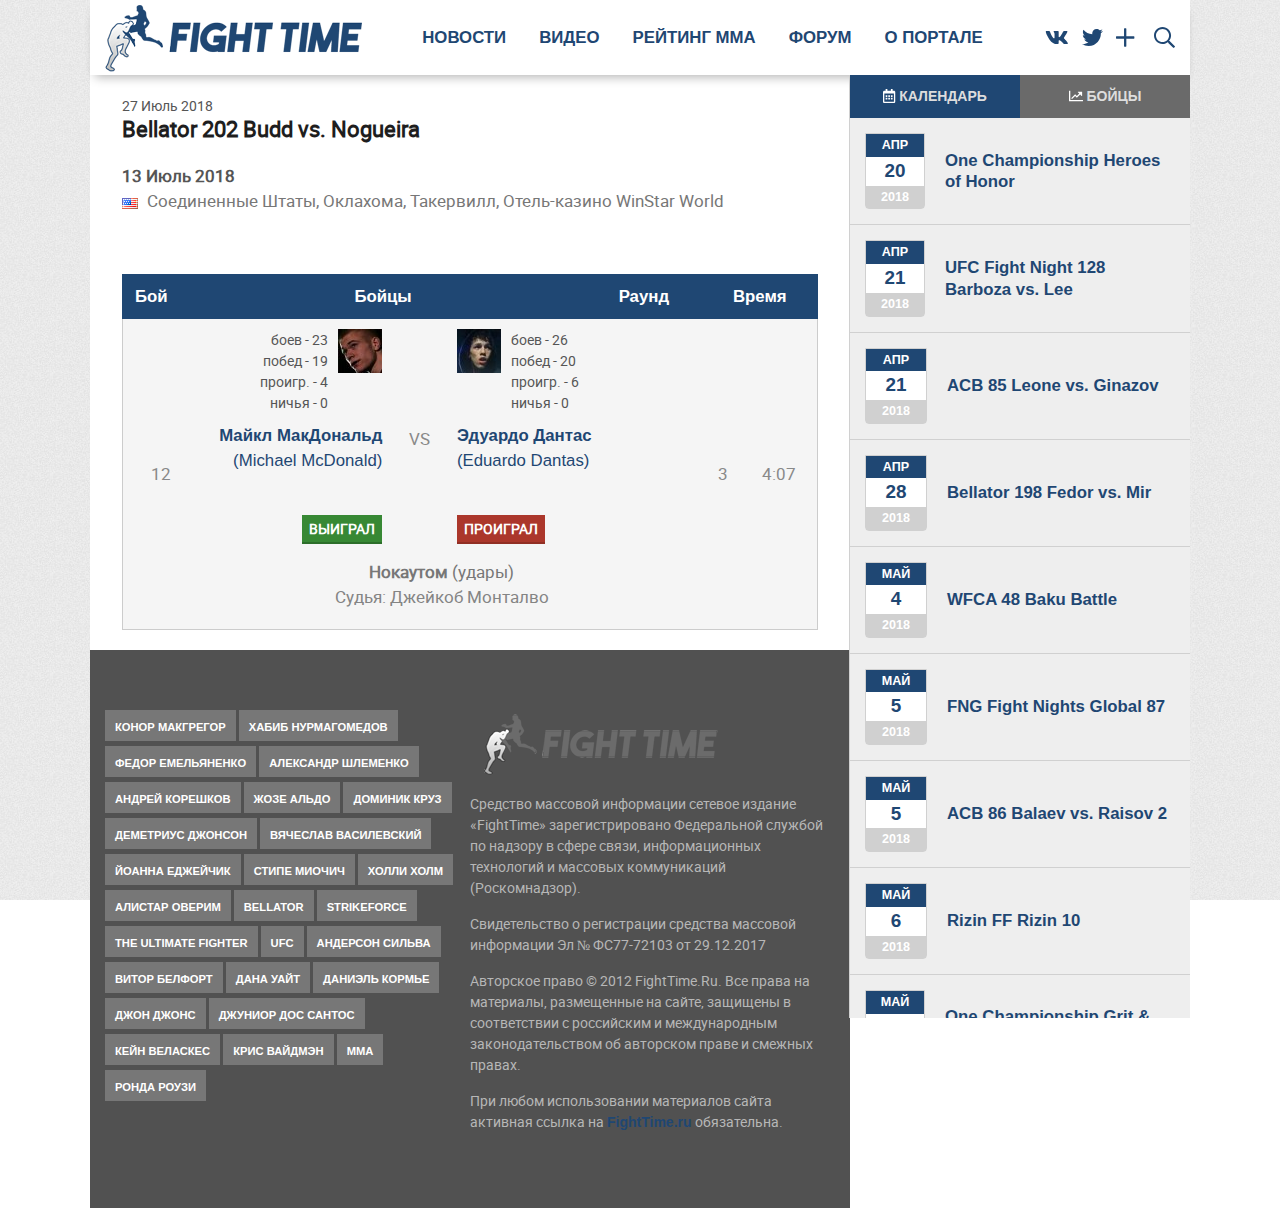
==== event.html @ 12fc7d4a "no message" ====
<!DOCTYPE html>
<html lang="ru">
<head>
	<meta charset="UTF-8">
	<meta name="description" content="">
  <meta name="author" content="">
	<meta name="viewport" content="width=device-width, initial-scale=1.0">
	<title>Event</title>
	<link rel="stylesheet" href="css/main.css">
</head>
<body>
		<!-- mob menu -->
		<nav class="mob-menu head-nav head-nav-mob">
			<button type="button" class="menu-gamburger-close">
				<i class="fal fa-times-circle icon-gamburger-close"></i>
			</button>
			<ul class="menu-list-mob">
				<li class="menu__item_form">
					<form class="search-form-menu" action="https://fighttime.ru/search-results.html?searchid=1933334" method="get" target="_self">
						<input type="text" name="text" value="">
					</form>
				</li>
				<li class="menu__item">
					<a href="" class="menu__link">Новости</a>
				</li>
				<li class="menu__item">
					<a href="" class="menu__link">Видео</a>
				</li>
				<li class="menu__item">
					<a href="" class="menu__link">Рейтинг ММА</a>
				</li>
				<li class="menu__item">
					<a href="" class="menu__link">Форум</a>
				</li>
				<li class="menu__item">
					<a href="" class="menu__link">О портале</a>
				</li>
				<li class="menu__item">
					<a href="https://www.facebook.com/FightTime.ru" target="_blank" class="menu__link">
						<span>Facebook</span>
					</a>
				</li>
				<li class="menu__item">
					<a href="https://twitter.com/fighttimeru" target="_blank" class="menu__link">
						<span>Twitter</span>
					</a>
				</li>
				<li class="menu__item">
					<a href="https://vk.com/fighttimeru" target="_blank" class="menu__link">
						<span>Вконтакте</span>
					</a>
				</li>
				<li class="menu__item">
					<a href="https://ok.ru/group/51264289898695" target="_blank" class="menu__link">
						<span>Одноклассники</span>
					</a>
				</li>
				<li class="menu__item">
					<a href="https://www.instagram.com/fighttimeru" target="_blank" class="menu__link">
						<span>Instagram</span>
					</a>
				</li>
			</ul>
		</nav>
		<!-- end mob menu -->

	<!-- wrapper-page -->
	<div class="wrapper-page">
		<!-- header -->
		<div class="head-wrap">
			<div class="container">
				<header class="page-head" id="nav-wrap">
					<!-- <div class="container"> -->
						<div id="nav-icon4" class="menu-gamburger">
								<span></span>
								<span></span>
								<span></span>
						</div>
						<div class="box-logo">
							<a href="" class="box-logo__link">
								<div class="box-logo__link-pic">
									<img src="img/icon/logo-small.png" alt="Логотип" class="logo-big">
									<img src="img/icon/logo-mobile.png" alt="Логотип" class="logo-small">
								</div>
							</a>
						</div>
						<!-- head-nav -->
						<nav class="head-nav head-nav-mob">
							<!-- <button class="close"></button> -->
							<ul class="menu">
								<li class="menu__item">
									<a href="" class="menu__link">Новости</a>
								</li>
								<li class="menu__item">
									<a href="" class="menu__link">Видео</a>
								</li>
								<li class="menu__item">
									<a href="" class="menu__link">Рейтинг ММА</a>
								</li>
								<li class="menu__item">
									<a href="" class="menu__link">Форум</a>
								</li>
								<li class="menu__item">
									<a href="" class="menu__link">О портале</a>
								</li>
							</ul>
						</nav>
						<!-- social -->
						<div class="social-nav">
							<div class="social">
								<ul class="social__list">
									<li class="social__item">
										<svg class="svg-inline--fa fa-vk fa-w-18" aria-hidden="true" data-fa-processed="" data-prefix="fab" data-icon="vk" role="img" xmlns="http://www.w3.org/2000/svg" viewBox="0 0 576 512"><path fill="currentColor" d="M545 117.7c3.7-12.5 0-21.7-17.8-21.7h-58.9c-15 0-21.9 7.9-25.6 16.7 0 0-30 73.1-72.4 120.5-13.7 13.7-20 18.1-27.5 18.1-3.7 0-9.4-4.4-9.4-16.9V117.7c0-15-4.2-21.7-16.6-21.7h-92.6c-9.4 0-15 7-15 13.5 0 14.2 21.2 17.5 23.4 57.5v86.8c0 19-3.4 22.5-10.9 22.5-20 0-68.6-73.4-97.4-157.4-5.8-16.3-11.5-22.9-26.6-22.9H38.8c-16.8 0-20.2 7.9-20.2 16.7 0 15.6 20 93.1 93.1 195.5C160.4 378.1 229 416 291.4 416c37.5 0 42.1-8.4 42.1-22.9 0-66.8-3.4-73.1 15.4-73.1 8.7 0 23.7 4.4 58.7 38.1 40 40 46.6 57.9 69 57.9h58.9c16.8 0 25.3-8.4 20.4-25-11.2-34.9-86.9-106.7-90.3-111.5-8.7-11.2-6.2-16.2 0-26.2.1-.1 72-101.3 79.4-135.6z"></path></svg>
									</li>
									<li class="social__item">
										<svg class="svg-inline--fa fa-twitter fa-w-16" aria-hidden="true" data-fa-processed="" data-prefix="fab" data-icon="twitter" role="img" xmlns="http://www.w3.org/2000/svg" viewBox="0 0 512 512"><path fill="currentColor" d="M459.37 151.716c.325 4.548.325 9.097.325 13.645 0 138.72-105.583 298.558-298.558 298.558-59.452 0-114.68-17.219-161.137-47.106 8.447.974 16.568 1.299 25.34 1.299 49.055 0 94.213-16.568 130.274-44.832-46.132-.975-84.792-31.188-98.112-72.772 6.498.974 12.995 1.624 19.818 1.624 9.421 0 18.843-1.3 27.614-3.573-48.081-9.747-84.143-51.98-84.143-102.985v-1.299c13.969 7.797 30.214 12.67 47.431 13.319-28.264-18.843-46.781-51.005-46.781-87.391 0-19.492 5.197-37.36 14.294-52.954 51.655 63.675 129.3 105.258 216.365 109.807-1.624-7.797-2.599-15.918-2.599-24.04 0-57.828 46.782-104.934 104.934-104.934 30.213 0 57.502 12.67 76.67 33.137 23.715-4.548 46.456-13.32 66.599-25.34-7.798 24.366-24.366 44.833-46.132 57.827 21.117-2.273 41.584-8.122 60.426-16.243-14.292 20.791-32.161 39.308-52.628 54.253z"></path></svg>
									</li>
									<li class="social__item">
										<svg class="svg-inline--fa fa-plus fa-w-14" aria-hidden="true" data-fa-processed="" data-prefix="far" data-icon="plus" role="img" xmlns="http://www.w3.org/2000/svg" viewBox="0 0 448 512"><path fill="currentColor" d="M436 228H252V44c0-6.6-5.4-12-12-12h-32c-6.6 0-12 5.4-12 12v184H12c-6.6 0-12 5.4-12 12v32c0 6.6 5.4 12 12 12h184v184c0 6.6 5.4 12 12 12h32c6.6 0 12-5.4 12-12V284h184c6.6 0 12-5.4 12-12v-32c0-6.6-5.4-12-12-12z"></path></svg>
									</li>
								</ul>

							<!-- social-dropdown -->
							<div class="social-dropdown">
								<ul class="social-drop-list">
									<li class="social-drop-list__item">
										<a href="https://www.facebook.com/FightTime.ru" class="social-drop-list__link">
											<svg class="svg-inline--fa fa-facebook-f fa-w-9" aria-hidden="true" data-fa-processed="" data-prefix="fab" data-icon="facebook-f" role="img" xmlns="http://www.w3.org/2000/svg" viewBox="0 0 264 512"><path fill="currentColor" d="M76.7 512V283H0v-91h76.7v-71.7C76.7 42.4 124.3 0 193.8 0c33.3 0 61.9 2.5 70.2 3.6V85h-48.2c-37.8 0-45.1 18-45.1 44.3V192H256l-11.7 91h-73.6v229"></path></svg>
											<span>Facebook</span>
										</a>
									</li>

									<li class="social-drop-list__item">
										<a href="https://twitter.com/fighttimeru" class="social-drop-list__link">
											<svg class="svg-inline--fa fa-twitter fa-w-16" aria-hidden="true" data-fa-processed="" data-prefix="fab" data-icon="twitter" role="img" xmlns="http://www.w3.org/2000/svg" viewBox="0 0 512 512"><path fill="currentColor" d="M459.37 151.716c.325 4.548.325 9.097.325 13.645 0 138.72-105.583 298.558-298.558 298.558-59.452 0-114.68-17.219-161.137-47.106 8.447.974 16.568 1.299 25.34 1.299 49.055 0 94.213-16.568 130.274-44.832-46.132-.975-84.792-31.188-98.112-72.772 6.498.974 12.995 1.624 19.818 1.624 9.421 0 18.843-1.3 27.614-3.573-48.081-9.747-84.143-51.98-84.143-102.985v-1.299c13.969 7.797 30.214 12.67 47.431 13.319-28.264-18.843-46.781-51.005-46.781-87.391 0-19.492 5.197-37.36 14.294-52.954 51.655 63.675 129.3 105.258 216.365 109.807-1.624-7.797-2.599-15.918-2.599-24.04 0-57.828 46.782-104.934 104.934-104.934 30.213 0 57.502 12.67 76.67 33.137 23.715-4.548 46.456-13.32 66.599-25.34-7.798 24.366-24.366 44.833-46.132 57.827 21.117-2.273 41.584-8.122 60.426-16.243-14.292 20.791-32.161 39.308-52.628 54.253z"></path></svg>
											<span>Twitter</span>
										</a>
									</li>

									<li class="social-drop-list__item">
										<a href="https://vk.com/fighttimeru" class="social-drop-list__link">
											<svg class="svg-inline--fa fa-vk fa-w-18" aria-hidden="true" data-fa-processed="" data-prefix="fab" data-icon="vk" role="img" xmlns="http://www.w3.org/2000/svg" viewBox="0 0 576 512"><path fill="currentColor" d="M545 117.7c3.7-12.5 0-21.7-17.8-21.7h-58.9c-15 0-21.9 7.9-25.6 16.7 0 0-30 73.1-72.4 120.5-13.7 13.7-20 18.1-27.5 18.1-3.7 0-9.4-4.4-9.4-16.9V117.7c0-15-4.2-21.7-16.6-21.7h-92.6c-9.4 0-15 7-15 13.5 0 14.2 21.2 17.5 23.4 57.5v86.8c0 19-3.4 22.5-10.9 22.5-20 0-68.6-73.4-97.4-157.4-5.8-16.3-11.5-22.9-26.6-22.9H38.8c-16.8 0-20.2 7.9-20.2 16.7 0 15.6 20 93.1 93.1 195.5C160.4 378.1 229 416 291.4 416c37.5 0 42.1-8.4 42.1-22.9 0-66.8-3.4-73.1 15.4-73.1 8.7 0 23.7 4.4 58.7 38.1 40 40 46.6 57.9 69 57.9h58.9c16.8 0 25.3-8.4 20.4-25-11.2-34.9-86.9-106.7-90.3-111.5-8.7-11.2-6.2-16.2 0-26.2.1-.1 72-101.3 79.4-135.6z"></path></svg>
											<span>Вконтакте</span>
										</a>
									</li>

									<li class="social-drop-list__item">
										<a href="https://ok.ru/group/51264289898695" class="social-drop-list__link">
											<svg class="svg-inline--fa fa-odnoklassniki fa-w-10" aria-hidden="true" data-fa-processed="" data-prefix="fab" data-icon="odnoklassniki" role="img" xmlns="http://www.w3.org/2000/svg" viewBox="0 0 320 512"><path fill="currentColor" d="M275.1 334c-27.4 17.4-65.1 24.3-90 26.9l20.9 20.6 76.3 76.3c27.9 28.6-17.5 73.3-45.7 45.7-19.1-19.4-47.1-47.4-76.3-76.6L84 503.4c-28.2 27.5-73.6-17.6-45.4-45.7 19.4-19.4 47.1-47.4 76.3-76.3l20.6-20.6c-24.6-2.6-62.9-9.1-90.6-26.9-32.6-21-46.9-33.3-34.3-59 7.4-14.6 27.7-26.9 54.6-5.7 0 0 36.3 28.9 94.9 28.9s94.9-28.9 94.9-28.9c26.9-21.1 47.1-8.9 54.6 5.7 12.4 25.7-1.9 38-34.5 59.1zM30.3 129.7C30.3 58 88.6 0 160 0s129.7 58 129.7 129.7c0 71.4-58.3 129.4-129.7 129.4s-129.7-58-129.7-129.4zm66 0c0 35.1 28.6 63.7 63.7 63.7s63.7-28.6 63.7-63.7c0-35.4-28.6-64-63.7-64s-63.7 28.6-63.7 64z"></path></svg>
											<span>Одноклассники</span>
										</a>
									</li>

									<li class="social-drop-list__item">
										<a href="https://www.instagram.com/fighttimeru" class="social-drop-list__link">
											<svg class="svg-inline--fa fa-instagram fa-w-14" aria-hidden="true" data-fa-processed="" data-prefix="fab" data-icon="instagram" role="img" xmlns="http://www.w3.org/2000/svg" viewBox="0 0 448 512"><path fill="currentColor" d="M224.1 141c-63.6 0-114.9 51.3-114.9 114.9s51.3 114.9 114.9 114.9S339 319.5 339 255.9 287.7 141 224.1 141zm0 189.6c-41.1 0-74.7-33.5-74.7-74.7s33.5-74.7 74.7-74.7 74.7 33.5 74.7 74.7-33.6 74.7-74.7 74.7zm146.4-194.3c0 14.9-12 26.8-26.8 26.8-14.9 0-26.8-12-26.8-26.8s12-26.8 26.8-26.8 26.8 12 26.8 26.8zm76.1 27.2c-1.7-35.9-9.9-67.7-36.2-93.9-26.2-26.2-58-34.4-93.9-36.2-37-2.1-147.9-2.1-184.9 0-35.8 1.7-67.6 9.9-93.9 36.1s-34.4 58-36.2 93.9c-2.1 37-2.1 147.9 0 184.9 1.7 35.9 9.9 67.7 36.2 93.9s58 34.4 93.9 36.2c37 2.1 147.9 2.1 184.9 0 35.9-1.7 67.7-9.9 93.9-36.2 26.2-26.2 34.4-58 36.2-93.9 2.1-37 2.1-147.8 0-184.8zM398.8 388c-7.8 19.6-22.9 34.7-42.6 42.6-29.5 11.7-99.5 9-132.1 9s-102.7 2.6-132.1-9c-19.6-7.8-34.7-22.9-42.6-42.6-11.7-29.5-9-99.5-9-132.1s-2.6-102.7 9-132.1c7.8-19.6 22.9-34.7 42.6-42.6 29.5-11.7 99.5-9 132.1-9s102.7-2.6 132.1 9c19.6 7.8 34.7 22.9 42.6 42.6 11.7 29.5 9 99.5 9 132.1s2.7 102.7-9 132.1z"></path></svg>
											<span>Instagram</span>
										</a>
									</li>

									<li class="social-drop-list__item">
										<a href="/rssfeed.feed?type=rss" class="social-drop-list__link">
											<svg class="svg-inline--fa fa-rss fa-w-14" aria-hidden="true" data-fa-processed="" data-prefix="far" data-icon="rss" role="img" xmlns="http://www.w3.org/2000/svg" viewBox="0 0 448 512"><path fill="currentColor" d="M80 368c17.645 0 32 14.355 32 32s-14.355 32-32 32-32-14.355-32-32 14.355-32 32-32m0-48c-44.183 0-80 35.817-80 80s35.817 80 80 80 80-35.817 80-80-35.817-80-80-80zm367.996 147.615c-6.449-237.834-198.057-429.163-435.61-435.61C5.609 31.821 0 37.229 0 44.007v24.02c0 6.482 5.147 11.808 11.626 11.992 211.976 6.04 382.316 176.735 388.354 388.354.185 6.479 5.51 11.626 11.992 11.626h24.02c6.78.001 12.187-5.608 12.004-12.384zm-136.239-.05C305.401 305.01 174.966 174.599 12.435 168.243 5.643 167.977 0 173.444 0 180.242v24.024c0 6.431 5.072 11.705 11.497 11.98 136.768 5.847 246.411 115.511 252.258 252.258.275 6.425 5.549 11.497 11.98 11.497h24.024c6.797-.001 12.264-5.644 11.998-12.436z"></path></svg>
											<span>Rss</span>
										</a>
									</li>
								</ul>
							</div>
							</div>
								<button class="search-btn" type="button">
									<svg class="svg-inline--fa fa-search fa-w-16" aria-hidden="true" data-fa-processed="" data-prefix="far" data-icon="search" role="img" xmlns="http://www.w3.org/2000/svg" viewBox="0 0 512 512"><path fill="currentColor" d="M508.5 468.9L387.1 347.5c-2.3-2.3-5.3-3.5-8.5-3.5h-13.2c31.5-36.5 50.6-84 50.6-136C416 93.1 322.9 0 208 0S0 93.1 0 208s93.1 208 208 208c52 0 99.5-19.1 136-50.6v13.2c0 3.2 1.3 6.2 3.5 8.5l121.4 121.4c4.7 4.7 12.3 4.7 17 0l22.6-22.6c4.7-4.7 4.7-12.3 0-17zM208 368c-88.4 0-160-71.6-160-160S119.6 48 208 48s160 71.6 160 160-71.6 160-160 160z"></path></svg>
								</button>
						</div>
						<!-- search-bar -->
						<div class="search-bar">
							<form action="#" class="search-bar-form">
								<input type="search" placeholder="Введите запрос для поиска">
								<span class="search-bar-form-close"><svg class="svg-inline--fa fa-times fa-w-12" aria-hidden="true" data-fa-processed="" data-prefix="far" data-icon="times" role="img" xmlns="http://www.w3.org/2000/svg" viewBox="0 0 384 512"><path fill="currentColor" d="M231.6 256l130.1-130.1c4.7-4.7 4.7-12.3 0-17l-22.6-22.6c-4.7-4.7-12.3-4.7-17 0L192 216.4 61.9 86.3c-4.7-4.7-12.3-4.7-17 0l-22.6 22.6c-4.7 4.7-4.7 12.3 0 17L152.4 256 22.3 386.1c-4.7 4.7-4.7 12.3 0 17l22.6 22.6c4.7 4.7 12.3 4.7 17 0L192 295.6l130.1 130.1c4.7 4.7 12.3 4.7 17 0l22.6-22.6c4.7-4.7 4.7-12.3 0-17L231.6 256z"></path></svg>
								</span>
							</form>
						</div>
					<!-- </div> -->
				</header>
			</div>
		</div>
		<!-- end header -->

		<!-- container -->
		<div class="container">
			<!-- main -->
			<div class="main main-page-fighter">
				<!-- news-post -->
				<div class="news-post" id="fb-events">
					<div class="news-post-title fighter-title">
						<span class="fighter-title_date">27 Июль 2018</span>
						<h1>Bellator 202 Budd vs. Nogueira</h1>
					</div>
					<div class="events">
						<div class="events_date">
							<span>13 Июль 2018</span>
						</div>
						<div class="events_place">
							<img src="img/icon/4.gif" alt="">
							<span>Соединенные Штаты, Оклахома, Такервилл, Отель-казино WinStar World</span>
						</div>
					</div>
				</div>
				<!-- end new post -->
			
				<!-- events table-box-->
				<div class="table-box">
					<div class="events-table-head">
						<div class="row no-gutters">
							<div class="col-1 table-head_col events-table-head-col">
								<span>Бой</span>
							</div>
							<div class="col-7 table-head_col events-table-head-col">
								<span>Бойцы</span>
							</div>
							<div class="col-2 text-center table-head_col events-table-head-col">
								<span>Раунд</span>
							</div>
							<div class="col-2 text-center table-head_col events-table-head-col">
								<span>Время</span>
							</div>
						</div>
					</div>
					<div class="row no-gutters table-body events-table-body">
						<div class="col-1 fightinfo-vs">
							<span>12</span>
						</div>
						<div class="col-lg-9 col-sm-12">
							<div class="row fightinfo">
								<div class="col-5">
									<div class="fightinfo-item">
										<div class="fightinfo-item_content">
											<p>боев - <span>23</span></p>
											<p>побед - <span>19</span></p>
											<p>проигр. - <span>4</span></p>
											<p>ничья - <span>0</span></p>
										</div>
										<a href="#" class="fightinfo-pic">
											<img src="img/content/30297.jpg" alt="">
										</a>
									</div>
									<a href="#" class="table-body_link">
										<p>Майкл МакДональд</p>
										<span>(Michael McDonald)</span>
									</a>
									<div class="result-wrap">
										<span class="result">Выиграл</span>
									</div>
								</div>
								<div class="col-1 fightinfo-vs">
									<span>vs</span>
								</div>
								<div class="col-5">
									<div class="fightinfo-item fightinfo-item_loss">
										<a href="#" class="fightinfo-pic">
											<img src="img/content/21767.jpg" alt="">
										</a>
										<div class="fightinfo-item_content">
											<p>боев - <span>26</span></p>
											<p>побед - <span>20</span></p>
											<p>проигр. - <span>6</span></p>
											<p>ничья - <span>0</span></p>
										</div>
									</div>
									<a href="#" class="table-body_link table-body_link_loss">
										<p>Эдуардо Дантас</p>
										<span>(Eduardo Dantas)</span>
									</a>
									<div class="result-wrap result-wrap_loss">
										<span class="result loss">Проиграл</span>
									</div>
								</div>
								<div class="col-12 referee-outcome text-center">
									<p class="outcome">Нокаутом <span class="method">(удары)</span></p>
									<p class="referee">Судья: Джейкоб Монталво</p>
								</div>
							</div>
						</div>
						<div class="col-1 fightinfo-vs">
							<span>3</span>
						</div>
						<div class="col-1 fightinfo-vs">
							<span>4:07</span>
						</div>
					</div>
				</div>
				<!-- end events table-box-->

				<!-- sidebar tab-->
				<div id="sidebar" class="sidebar-wrap">
					<button type="button" class="fe-mobi-bt">Открыть</button>
					<div class="sidebar-container">
						<div class="sidebar">
							<div class="tabs">
								<span class="tab">
									<i class="far fa-calendar-alt"></i>
									Календарь
								</span>
								<span class="tab">
									<i class="far fa-chart-line"></i>
									Бойцы
								</span>
							</div>

							<div class="tab_content">
								<div class="tab_items">
									<a href="" class="sidebar-item">
										<div class="tab-num">
											<span class="tab-num_month">Апр</span>
											<span class="tab-num_day">20</span>
											<span class="tab-num_year">2018</span>
										</div>
										<p class="tab-content_desc">One Championship Heroes of Honor</p>
									</a>
									<a href="" class="sidebar-item">
										<div class="tab-num">
											<span class="tab-num_month">Апр</span>
											<span class="tab-num_day">21</span>
											<span class="tab-num_year">2018</span>
										</div>
										<p class="tab-content_desc">UFC Fight Night 128 Barboza vs. Lee</p>
									</a>
									<a href="" class="sidebar-item">
										<div class="tab-num">
											<span class="tab-num_month">Апр</span>
											<span class="tab-num_day">21</span>
											<span class="tab-num_year">2018</span>
										</div>
										<p class="tab-content_desc">ACB 85 Leone vs. Ginazov</p>
									</a>
									<a href="" class="sidebar-item">
										<div class="tab-num">
											<span class="tab-num_month">Апр</span>
											<span class="tab-num_day">28</span>
											<span class="tab-num_year">2018</span>
										</div>
										<p class="tab-content_desc">Bellator 198 Fedor vs. Mir</p>

									</a>
									<a href="" class="sidebar-item">
										<div class="tab-num">
											<span class="tab-num_month">Май</span>
											<span class="tab-num_day">4</span>
											<span class="tab-num_year">2018</span>
										</div>
										<p class="tab-content_desc">WFCA 48 Baku Battle</p>
									</a>
									<a href="" class="sidebar-item">
										<div class="tab-num">
											<span class="tab-num_month">Май</span>
											<span class="tab-num_day">5</span>
											<span class="tab-num_year">2018</span>
										</div>
										<p class="tab-content_desc">FNG Fight Nights Global 87</p>
									</a>
									<a href="" class="sidebar-item">
										<div class="tab-num">
											<span class="tab-num_month">Май</span>
											<span class="tab-num_day">5</span>
											<span class="tab-num_year">2018</span>
										</div>
										<p class="tab-content_desc">ACB 86 Balaev vs. Raisov 2</p>
									</a>
									<a href="" class="sidebar-item">
										<div class="tab-num">
											<span class="tab-num_month">Май</span>
											<span class="tab-num_day">6</span>
											<span class="tab-num_year">2018</span>
										</div>
										<p class="tab-content_desc">Rizin FF Rizin 10</p>
									</a>
									<a href="" class="sidebar-item">
										<div class="tab-num">
											<span class="tab-num_month">Май</span>
											<span class="tab-num_day">12</span>
											<span class="tab-num_year">2018</span>
										</div>
										<p class="tab-content_desc">One Championship Grit & Glory</p>
									</a>
									<a href="" class="sidebar-item">
										<div class="tab-num">
											<span class="tab-num_month">Май</span>
											<span class="tab-num_day">6</span>
											<span class="tab-num_year">2018</span>
										</div>
										<p class="tab-content_desc">UFC 224 Nunes vs. Pennington</p>
									</a>
									<a href="" class="sidebar-item">
										<div class="tab-num">
											<span class="tab-num_month">Май</span>
											<span class="tab-num_day">12</span>
											<span class="tab-num_year">2018</span>
										</div>
										<p class="tab-content_desc">One Championship Grit & Glory</p>
									</a>
									<a href="" class="sidebar-item">
										<div class="tab-num">
											<span class="tab-num_month">Май</span>
											<span class="tab-num_day">12</span>
											<span class="tab-num_year">2018</span>
										</div>
										<p class="tab-content_desc">M-1 Challenge 91 Doskalchuk vs. Ashimov</p>
									</a>
								</div>

								<div class="tab_items">
									<div class="fe-search-box">
										<form action="#" class="fe-search">
											<input name="namesearch" type="text" placeholder="Введите имя бойца" class="form-control searchfeeld query_fighters" id="search_fighters" value="">

											<div class="br-box">
												<button type="button" class="btn br-box__link">
													<i class="far fa-search"></i>
												</button>
											</div>
										</form>
									</div>

									<a href="" class="sidebar-item">
										<div class="item-box-pic">
											<img src="img/sidebar/29688.jpg" alt="">
										</div>
										<div class="item-box-title">
											<p class="name_rus">Конор МакГрегор</p>
											<p class="name_eng">(Conor McGregor)</p>
										</div>
									</a>
									<a href="" class="sidebar-item">
										<div class="item-box-pic">
											<img src="img/sidebar/5635.jpg" alt="">
										</div>
										<div class="item-box-title">
											<p class="name_rus">Хабиб Нурмагомедов</p>
											<p class="name_eng">(Khabib Nurmagomedov)</p>
										</div>
									</a>
									<a href="" class="sidebar-item">
										<div class="item-box-pic">
											<img src="img/sidebar/31239.jpg" alt="">
										</div>
										<div class="item-box-title">
											<p class="name_rus">Тони Фергюсон</p>
											<p class="name_eng">(Tony Ferguson)</p>
										</div>
									</a>
									<a href="" class="sidebar-item">
										<div class="item-box-pic">
											<img src="img/sidebar/27944.jpg" alt="">
										</div>
										<div class="item-box-title">
											<p class="name_rus">Джон Джонс</p>
											<p class="name_eng">(Jon Jones)</p>
										</div>
									</a>
								</div>
							</div>
						</div>
					</div>
				</div>
				<!-- end sidebar tab -->
			</div>
			<!-- end main -->
		</div>
		<!-- end container -->
	</div>
	<!-- end wrapper-page -->

	<!-- footer-wrapper -->
	<div class="container">
		<div class="row no-gutters footer-wrapper">
				<div class="col-xs-12 col-sm-6">
					<ul class="footer-list">
						<li class="footer-item">
							<a href="" class="footer-link">Конор МакГрегор</a>
						</li>
						<li class="footer-item">
							<a href="" class="footer-link">Хабиб Нурмагомедов</a>
						</li>
						<li class="footer-item">
							<a href="" class="footer-link">Федор Емельяненко</a>
						</li>
						<li class="footer-item">
							<a href="" class="footer-link">Александр Шлеменко</a>
						</li>
						<li class="footer-item">
							<a href="" class="footer-link">Андрей Корешков</a>
						</li>
						<li class="footer-item">
							<a href="" class="footer-link">Жозе Альдо</a>
						</li>
						<li class="footer-item">
							<a href="" class="footer-link">Доминик Круз</a>
						</li>
						<li class="footer-item">
							<a href="" class="footer-link">Деметриус Джонсон</a>
						</li>
						<li class="footer-item">
							<a href="" class="footer-link">Вячеслав Василевский</a>
						</li>
						<li class="footer-item">
							<a href="" class="footer-link">Йоанна Еджейчик</a>
						</li>
						<li class="footer-item">
							<a href="" class="footer-link">Стипе Миочич</a>
						</li>
						<li class="footer-item">
							<a href="" class="footer-link">Холли Холм</a>
						</li>
						<li class="footer-item">
							<a href="" class="footer-link">Алистар Оверим</a>
						</li>
						<li class="footer-item">
							<a href="" class="footer-link">Bellator</a>
						</li>
						<li class="footer-item">
							<a href="" class="footer-link">Strikeforce</a>
						</li>
						<li class="footer-item">
							<a href="" class="footer-link">THE ULTIMATE FIGHTER</a>
						</li>
						<li class="footer-item">
							<a href="" class="footer-link">UFC</a>
						</li>
						<li class="footer-item">
							<a href="" class="footer-link">Андерсон Сильва</a>
						</li>
						<li class="footer-item">
							<a href="" class="footer-link">Витор Белфорт</a>
						</li>
						<li class="footer-item">
							<a href="" class="footer-link">Дана Уайт</a>
						</li>
						<li class="footer-item">
							<a href="" class="footer-link">Даниэль Кормье</a>
						</li>
						<li class="footer-item">
							<a href="" class="footer-link">Джон Джонс</a>
						</li>
						<li class="footer-item">
							<a href="" class="footer-link">Джуниор Дос Сантос</a>
						</li>
						<li class="footer-item">
							<a href="" class="footer-link">Кейн Веласкес</a>
							</li>
						<li class="footer-item">
							<a href="" class="footer-link">Крис Вайдмэн</a>
						</li>
						<li class="footer-item">
							<a href="" class="footer-link">ММА</a>
						</li>
						<li class="footer-item">
							<a href="" class="footer-link">Ронда Роузи</a>
						</li>
					</ul>
				</div>
				<div class="col-xs-12 col-sm-6">
					<div class="foot-widget">
						<div class="foot-widget-pic">
							<img src="img/icon/logo-foot.png" alt="Top News">
						</div>
						<div class="foot-widget-content">
							<p>Средство массовой информации сетевое издание «FightTime» зарегистрировано Федеральной службой по надзору в сфере связи, информационных технологий и массовых коммуникаций (Роскомнадзор).</p>
						</div>
						<div class="foot-widget-content">
							<p>Свидетельство о регистрации средства массовой информации Эл № ФС77-72103 от 29.12.2017</p>
						</div>
						<div class="foot-widget-content">
							<p>Авторское право © 2012 FightTime.Ru. Все права на материалы, размещенные на сайте, защищены в соответствии с российским и международным законодательством об авторском праве и смежных правах.</p>
						</div>
						<div class="foot-widget-content">
							<p>При любом использовании материалов сайта активная ссылка на <a href="https://fighttime.ru/">FightTime.ru</a> обязательна.</p>
						</div>
					</div>
				</div>
		</div>
	</div>
	<!-- end footer-wrapper -->

<script src="https://ajax.googleapis.com/ajax/libs/jquery/3.2.1/jquery.min.js">
	
</script>
<script src="libs/fontawesome-pro/fontawesome-all.js"></script>
<script src="libs/nicescroll/jquery.nicescroll.min.js"></script>
<script src="libs/infinitescroll/infinite-scroll.pkgd.min.js"></script>
<script src="js/common.js"></script>
</body>
</html>
---- css/main.css ----
h1, h2, h3, h4, h5, h6,
.h1, .h2, .h3, .h4, .h5, .h6 {
  margin-bottom: 0.5rem;
  font-family: inherit;
  font-weight: 500;
  line-height: 1.2;
  color: inherit; }

h1, .h1 {
  font-size: 2.5rem; }

h2, .h2 {
  font-size: 2rem; }

h3, .h3 {
  font-size: 1.75rem; }

h4, .h4 {
  font-size: 1.5rem; }

h5, .h5 {
  font-size: 1.25rem; }

h6, .h6 {
  font-size: 1rem; }

.lead {
  font-size: 1.25rem;
  font-weight: 300; }

.display-1 {
  font-size: 6rem;
  font-weight: 300;
  line-height: 1.2; }

.display-2 {
  font-size: 5.5rem;
  font-weight: 300;
  line-height: 1.2; }

.display-3 {
  font-size: 4.5rem;
  font-weight: 300;
  line-height: 1.2; }

.display-4 {
  font-size: 3.5rem;
  font-weight: 300;
  line-height: 1.2; }

hr {
  margin-top: 1rem;
  margin-bottom: 1rem;
  border: 0;
  border-top: 1px solid rgba(0, 0, 0, 0.1); }

small,
.small {
  font-size: 80%;
  font-weight: 400; }

mark,
.mark {
  padding: 0.2em;
  background-color: #fcf8e3; }

.list-unstyled {
  padding-left: 0;
  list-style: none; }

.list-inline {
  padding-left: 0;
  list-style: none; }

.list-inline-item {
  display: inline-block; }
  .list-inline-item:not(:last-child) {
    margin-right: 0.5rem; }

.initialism {
  font-size: 90%;
  text-transform: uppercase; }

.blockquote {
  margin-bottom: 1rem;
  font-size: 1.25rem; }

.blockquote-footer {
  display: block;
  font-size: 80%;
  color: #6c757d; }
  .blockquote-footer::before {
    content: "\2014 \00A0"; }

.container {
  width: 100%;
  padding-right: 15px;
  padding-left: 15px;
  margin-right: auto;
  margin-left: auto; }
  @media (min-width: 1024px) {
    .container {
      max-width: 1024px; } }
  @media (min-width: 1130px) {
    .container {
      max-width: 1130px; } }
  @media (min-width: 1290px) {
    .container {
      max-width: 1290px; } }

.container-fluid {
  width: 100%;
  padding-right: 15px;
  padding-left: 15px;
  margin-right: auto;
  margin-left: auto; }

.row {
  display: -webkit-box;
  display: -ms-flexbox;
  display: flex;
  -ms-flex-wrap: wrap;
  flex-wrap: wrap;
  margin-right: -15px;
  margin-left: -15px; }

.no-gutters {
  margin-right: 0;
  margin-left: 0; }
  .no-gutters > .col,
  .no-gutters > [class*="col-"] {
    padding-right: 0;
    padding-left: 0; }

.col-1, .col-2, .col-3, .col-4, .col-5, .col-6, .col-7, .col-8, .col-9, .col-10, .col-11, .col-12, .col,
.col-auto, .col-sm-1, .col-sm-2, .col-sm-3, .col-sm-4, .col-sm-5, .col-sm-6, .col-sm-7, .col-sm-8, .col-sm-9, .col-sm-10, .col-sm-11, .col-sm-12, .col-sm,
.col-sm-auto, .col-md-1, .col-md-2, .col-md-3, .col-md-4, .col-md-5, .col-md-6, .col-md-7, .col-md-8, .col-md-9, .col-md-10, .col-md-11, .col-md-12, .col-md,
.col-md-auto, .col-lg-1, .col-lg-2, .col-lg-3, .col-lg-4, .col-lg-5, .col-lg-6, .col-lg-7, .col-lg-8, .col-lg-9, .col-lg-10, .col-lg-11, .col-lg-12, .col-lg,
.col-lg-auto, .col-xl-1, .col-xl-2, .col-xl-3, .col-xl-4, .col-xl-5, .col-xl-6, .col-xl-7, .col-xl-8, .col-xl-9, .col-xl-10, .col-xl-11, .col-xl-12, .col-xl,
.col-xl-auto, .col-xxl-1, .col-xxl-2, .col-xxl-3, .col-xxl-4, .col-xxl-5, .col-xxl-6, .col-xxl-7, .col-xxl-8, .col-xxl-9, .col-xxl-10, .col-xxl-11, .col-xxl-12, .col-xxl,
.col-xxl-auto {
  position: relative;
  width: 100%;
  min-height: 1px;
  padding-right: 15px;
  padding-left: 15px; }

.col {
  -ms-flex-preferred-size: 0;
  flex-basis: 0;
  -webkit-box-flex: 1;
  -ms-flex-positive: 1;
  flex-grow: 1;
  max-width: 100%; }

.col-auto {
  -webkit-box-flex: 0;
  -ms-flex: 0 0 auto;
  flex: 0 0 auto;
  width: auto;
  max-width: none; }

.col-1 {
  -webkit-box-flex: 0;
  -ms-flex: 0 0 8.33333%;
  flex: 0 0 8.33333%;
  max-width: 8.33333%; }

.col-2 {
  -webkit-box-flex: 0;
  -ms-flex: 0 0 16.66667%;
  flex: 0 0 16.66667%;
  max-width: 16.66667%; }

.col-3 {
  -webkit-box-flex: 0;
  -ms-flex: 0 0 25%;
  flex: 0 0 25%;
  max-width: 25%; }

.col-4 {
  -webkit-box-flex: 0;
  -ms-flex: 0 0 33.33333%;
  flex: 0 0 33.33333%;
  max-width: 33.33333%; }

.col-5 {
  -webkit-box-flex: 0;
  -ms-flex: 0 0 41.66667%;
  flex: 0 0 41.66667%;
  max-width: 41.66667%; }

.col-6 {
  -webkit-box-flex: 0;
  -ms-flex: 0 0 50%;
  flex: 0 0 50%;
  max-width: 50%; }

.col-7 {
  -webkit-box-flex: 0;
  -ms-flex: 0 0 58.33333%;
  flex: 0 0 58.33333%;
  max-width: 58.33333%; }

.col-8 {
  -webkit-box-flex: 0;
  -ms-flex: 0 0 66.66667%;
  flex: 0 0 66.66667%;
  max-width: 66.66667%; }

.col-9 {
  -webkit-box-flex: 0;
  -ms-flex: 0 0 75%;
  flex: 0 0 75%;
  max-width: 75%; }

.col-10 {
  -webkit-box-flex: 0;
  -ms-flex: 0 0 83.33333%;
  flex: 0 0 83.33333%;
  max-width: 83.33333%; }

.col-11 {
  -webkit-box-flex: 0;
  -ms-flex: 0 0 91.66667%;
  flex: 0 0 91.66667%;
  max-width: 91.66667%; }

.col-12 {
  -webkit-box-flex: 0;
  -ms-flex: 0 0 100%;
  flex: 0 0 100%;
  max-width: 100%; }

.order-first {
  -webkit-box-ordinal-group: 0;
  -ms-flex-order: -1;
  order: -1; }

.order-last {
  -webkit-box-ordinal-group: 14;
  -ms-flex-order: 13;
  order: 13; }

.order-0 {
  -webkit-box-ordinal-group: 1;
  -ms-flex-order: 0;
  order: 0; }

.order-1 {
  -webkit-box-ordinal-group: 2;
  -ms-flex-order: 1;
  order: 1; }

.order-2 {
  -webkit-box-ordinal-group: 3;
  -ms-flex-order: 2;
  order: 2; }

.order-3 {
  -webkit-box-ordinal-group: 4;
  -ms-flex-order: 3;
  order: 3; }

.order-4 {
  -webkit-box-ordinal-group: 5;
  -ms-flex-order: 4;
  order: 4; }

.order-5 {
  -webkit-box-ordinal-group: 6;
  -ms-flex-order: 5;
  order: 5; }

.order-6 {
  -webkit-box-ordinal-group: 7;
  -ms-flex-order: 6;
  order: 6; }

.order-7 {
  -webkit-box-ordinal-group: 8;
  -ms-flex-order: 7;
  order: 7; }

.order-8 {
  -webkit-box-ordinal-group: 9;
  -ms-flex-order: 8;
  order: 8; }

.order-9 {
  -webkit-box-ordinal-group: 10;
  -ms-flex-order: 9;
  order: 9; }

.order-10 {
  -webkit-box-ordinal-group: 11;
  -ms-flex-order: 10;
  order: 10; }

.order-11 {
  -webkit-box-ordinal-group: 12;
  -ms-flex-order: 11;
  order: 11; }

.order-12 {
  -webkit-box-ordinal-group: 13;
  -ms-flex-order: 12;
  order: 12; }

.offset-1 {
  margin-left: 8.33333%; }

.offset-2 {
  margin-left: 16.66667%; }

.offset-3 {
  margin-left: 25%; }

.offset-4 {
  margin-left: 33.33333%; }

.offset-5 {
  margin-left: 41.66667%; }

.offset-6 {
  margin-left: 50%; }

.offset-7 {
  margin-left: 58.33333%; }

.offset-8 {
  margin-left: 66.66667%; }

.offset-9 {
  margin-left: 75%; }

.offset-10 {
  margin-left: 83.33333%; }

.offset-11 {
  margin-left: 91.66667%; }

@media (min-width: 568px) {
  .col-sm {
    -ms-flex-preferred-size: 0;
    flex-basis: 0;
    -webkit-box-flex: 1;
    -ms-flex-positive: 1;
    flex-grow: 1;
    max-width: 100%; }
  .col-sm-auto {
    -webkit-box-flex: 0;
    -ms-flex: 0 0 auto;
    flex: 0 0 auto;
    width: auto;
    max-width: none; }
  .col-sm-1 {
    -webkit-box-flex: 0;
    -ms-flex: 0 0 8.33333%;
    flex: 0 0 8.33333%;
    max-width: 8.33333%; }
  .col-sm-2 {
    -webkit-box-flex: 0;
    -ms-flex: 0 0 16.66667%;
    flex: 0 0 16.66667%;
    max-width: 16.66667%; }
  .col-sm-3 {
    -webkit-box-flex: 0;
    -ms-flex: 0 0 25%;
    flex: 0 0 25%;
    max-width: 25%; }
  .col-sm-4 {
    -webkit-box-flex: 0;
    -ms-flex: 0 0 33.33333%;
    flex: 0 0 33.33333%;
    max-width: 33.33333%; }
  .col-sm-5 {
    -webkit-box-flex: 0;
    -ms-flex: 0 0 41.66667%;
    flex: 0 0 41.66667%;
    max-width: 41.66667%; }
  .col-sm-6 {
    -webkit-box-flex: 0;
    -ms-flex: 0 0 50%;
    flex: 0 0 50%;
    max-width: 50%; }
  .col-sm-7 {
    -webkit-box-flex: 0;
    -ms-flex: 0 0 58.33333%;
    flex: 0 0 58.33333%;
    max-width: 58.33333%; }
  .col-sm-8 {
    -webkit-box-flex: 0;
    -ms-flex: 0 0 66.66667%;
    flex: 0 0 66.66667%;
    max-width: 66.66667%; }
  .col-sm-9 {
    -webkit-box-flex: 0;
    -ms-flex: 0 0 75%;
    flex: 0 0 75%;
    max-width: 75%; }
  .col-sm-10 {
    -webkit-box-flex: 0;
    -ms-flex: 0 0 83.33333%;
    flex: 0 0 83.33333%;
    max-width: 83.33333%; }
  .col-sm-11 {
    -webkit-box-flex: 0;
    -ms-flex: 0 0 91.66667%;
    flex: 0 0 91.66667%;
    max-width: 91.66667%; }
  .col-sm-12 {
    -webkit-box-flex: 0;
    -ms-flex: 0 0 100%;
    flex: 0 0 100%;
    max-width: 100%; }
  .order-sm-first {
    -webkit-box-ordinal-group: 0;
    -ms-flex-order: -1;
    order: -1; }
  .order-sm-last {
    -webkit-box-ordinal-group: 14;
    -ms-flex-order: 13;
    order: 13; }
  .order-sm-0 {
    -webkit-box-ordinal-group: 1;
    -ms-flex-order: 0;
    order: 0; }
  .order-sm-1 {
    -webkit-box-ordinal-group: 2;
    -ms-flex-order: 1;
    order: 1; }
  .order-sm-2 {
    -webkit-box-ordinal-group: 3;
    -ms-flex-order: 2;
    order: 2; }
  .order-sm-3 {
    -webkit-box-ordinal-group: 4;
    -ms-flex-order: 3;
    order: 3; }
  .order-sm-4 {
    -webkit-box-ordinal-group: 5;
    -ms-flex-order: 4;
    order: 4; }
  .order-sm-5 {
    -webkit-box-ordinal-group: 6;
    -ms-flex-order: 5;
    order: 5; }
  .order-sm-6 {
    -webkit-box-ordinal-group: 7;
    -ms-flex-order: 6;
    order: 6; }
  .order-sm-7 {
    -webkit-box-ordinal-group: 8;
    -ms-flex-order: 7;
    order: 7; }
  .order-sm-8 {
    -webkit-box-ordinal-group: 9;
    -ms-flex-order: 8;
    order: 8; }
  .order-sm-9 {
    -webkit-box-ordinal-group: 10;
    -ms-flex-order: 9;
    order: 9; }
  .order-sm-10 {
    -webkit-box-ordinal-group: 11;
    -ms-flex-order: 10;
    order: 10; }
  .order-sm-11 {
    -webkit-box-ordinal-group: 12;
    -ms-flex-order: 11;
    order: 11; }
  .order-sm-12 {
    -webkit-box-ordinal-group: 13;
    -ms-flex-order: 12;
    order: 12; }
  .offset-sm-0 {
    margin-left: 0; }
  .offset-sm-1 {
    margin-left: 8.33333%; }
  .offset-sm-2 {
    margin-left: 16.66667%; }
  .offset-sm-3 {
    margin-left: 25%; }
  .offset-sm-4 {
    margin-left: 33.33333%; }
  .offset-sm-5 {
    margin-left: 41.66667%; }
  .offset-sm-6 {
    margin-left: 50%; }
  .offset-sm-7 {
    margin-left: 58.33333%; }
  .offset-sm-8 {
    margin-left: 66.66667%; }
  .offset-sm-9 {
    margin-left: 75%; }
  .offset-sm-10 {
    margin-left: 83.33333%; }
  .offset-sm-11 {
    margin-left: 91.66667%; } }

@media (min-width: 960px) {
  .col-md {
    -ms-flex-preferred-size: 0;
    flex-basis: 0;
    -webkit-box-flex: 1;
    -ms-flex-positive: 1;
    flex-grow: 1;
    max-width: 100%; }
  .col-md-auto {
    -webkit-box-flex: 0;
    -ms-flex: 0 0 auto;
    flex: 0 0 auto;
    width: auto;
    max-width: none; }
  .col-md-1 {
    -webkit-box-flex: 0;
    -ms-flex: 0 0 8.33333%;
    flex: 0 0 8.33333%;
    max-width: 8.33333%; }
  .col-md-2 {
    -webkit-box-flex: 0;
    -ms-flex: 0 0 16.66667%;
    flex: 0 0 16.66667%;
    max-width: 16.66667%; }
  .col-md-3 {
    -webkit-box-flex: 0;
    -ms-flex: 0 0 25%;
    flex: 0 0 25%;
    max-width: 25%; }
  .col-md-4 {
    -webkit-box-flex: 0;
    -ms-flex: 0 0 33.33333%;
    flex: 0 0 33.33333%;
    max-width: 33.33333%; }
  .col-md-5 {
    -webkit-box-flex: 0;
    -ms-flex: 0 0 41.66667%;
    flex: 0 0 41.66667%;
    max-width: 41.66667%; }
  .col-md-6 {
    -webkit-box-flex: 0;
    -ms-flex: 0 0 50%;
    flex: 0 0 50%;
    max-width: 50%; }
  .col-md-7 {
    -webkit-box-flex: 0;
    -ms-flex: 0 0 58.33333%;
    flex: 0 0 58.33333%;
    max-width: 58.33333%; }
  .col-md-8 {
    -webkit-box-flex: 0;
    -ms-flex: 0 0 66.66667%;
    flex: 0 0 66.66667%;
    max-width: 66.66667%; }
  .col-md-9 {
    -webkit-box-flex: 0;
    -ms-flex: 0 0 75%;
    flex: 0 0 75%;
    max-width: 75%; }
  .col-md-10 {
    -webkit-box-flex: 0;
    -ms-flex: 0 0 83.33333%;
    flex: 0 0 83.33333%;
    max-width: 83.33333%; }
  .col-md-11 {
    -webkit-box-flex: 0;
    -ms-flex: 0 0 91.66667%;
    flex: 0 0 91.66667%;
    max-width: 91.66667%; }
  .col-md-12 {
    -webkit-box-flex: 0;
    -ms-flex: 0 0 100%;
    flex: 0 0 100%;
    max-width: 100%; }
  .order-md-first {
    -webkit-box-ordinal-group: 0;
    -ms-flex-order: -1;
    order: -1; }
  .order-md-last {
    -webkit-box-ordinal-group: 14;
    -ms-flex-order: 13;
    order: 13; }
  .order-md-0 {
    -webkit-box-ordinal-group: 1;
    -ms-flex-order: 0;
    order: 0; }
  .order-md-1 {
    -webkit-box-ordinal-group: 2;
    -ms-flex-order: 1;
    order: 1; }
  .order-md-2 {
    -webkit-box-ordinal-group: 3;
    -ms-flex-order: 2;
    order: 2; }
  .order-md-3 {
    -webkit-box-ordinal-group: 4;
    -ms-flex-order: 3;
    order: 3; }
  .order-md-4 {
    -webkit-box-ordinal-group: 5;
    -ms-flex-order: 4;
    order: 4; }
  .order-md-5 {
    -webkit-box-ordinal-group: 6;
    -ms-flex-order: 5;
    order: 5; }
  .order-md-6 {
    -webkit-box-ordinal-group: 7;
    -ms-flex-order: 6;
    order: 6; }
  .order-md-7 {
    -webkit-box-ordinal-group: 8;
    -ms-flex-order: 7;
    order: 7; }
  .order-md-8 {
    -webkit-box-ordinal-group: 9;
    -ms-flex-order: 8;
    order: 8; }
  .order-md-9 {
    -webkit-box-ordinal-group: 10;
    -ms-flex-order: 9;
    order: 9; }
  .order-md-10 {
    -webkit-box-ordinal-group: 11;
    -ms-flex-order: 10;
    order: 10; }
  .order-md-11 {
    -webkit-box-ordinal-group: 12;
    -ms-flex-order: 11;
    order: 11; }
  .order-md-12 {
    -webkit-box-ordinal-group: 13;
    -ms-flex-order: 12;
    order: 12; }
  .offset-md-0 {
    margin-left: 0; }
  .offset-md-1 {
    margin-left: 8.33333%; }
  .offset-md-2 {
    margin-left: 16.66667%; }
  .offset-md-3 {
    margin-left: 25%; }
  .offset-md-4 {
    margin-left: 33.33333%; }
  .offset-md-5 {
    margin-left: 41.66667%; }
  .offset-md-6 {
    margin-left: 50%; }
  .offset-md-7 {
    margin-left: 58.33333%; }
  .offset-md-8 {
    margin-left: 66.66667%; }
  .offset-md-9 {
    margin-left: 75%; }
  .offset-md-10 {
    margin-left: 83.33333%; }
  .offset-md-11 {
    margin-left: 91.66667%; } }

@media (min-width: 1024px) {
  .col-lg {
    -ms-flex-preferred-size: 0;
    flex-basis: 0;
    -webkit-box-flex: 1;
    -ms-flex-positive: 1;
    flex-grow: 1;
    max-width: 100%; }
  .col-lg-auto {
    -webkit-box-flex: 0;
    -ms-flex: 0 0 auto;
    flex: 0 0 auto;
    width: auto;
    max-width: none; }
  .col-lg-1 {
    -webkit-box-flex: 0;
    -ms-flex: 0 0 8.33333%;
    flex: 0 0 8.33333%;
    max-width: 8.33333%; }
  .col-lg-2 {
    -webkit-box-flex: 0;
    -ms-flex: 0 0 16.66667%;
    flex: 0 0 16.66667%;
    max-width: 16.66667%; }
  .col-lg-3 {
    -webkit-box-flex: 0;
    -ms-flex: 0 0 25%;
    flex: 0 0 25%;
    max-width: 25%; }
  .col-lg-4 {
    -webkit-box-flex: 0;
    -ms-flex: 0 0 33.33333%;
    flex: 0 0 33.33333%;
    max-width: 33.33333%; }
  .col-lg-5 {
    -webkit-box-flex: 0;
    -ms-flex: 0 0 41.66667%;
    flex: 0 0 41.66667%;
    max-width: 41.66667%; }
  .col-lg-6 {
    -webkit-box-flex: 0;
    -ms-flex: 0 0 50%;
    flex: 0 0 50%;
    max-width: 50%; }
  .col-lg-7 {
    -webkit-box-flex: 0;
    -ms-flex: 0 0 58.33333%;
    flex: 0 0 58.33333%;
    max-width: 58.33333%; }
  .col-lg-8 {
    -webkit-box-flex: 0;
    -ms-flex: 0 0 66.66667%;
    flex: 0 0 66.66667%;
    max-width: 66.66667%; }
  .col-lg-9 {
    -webkit-box-flex: 0;
    -ms-flex: 0 0 75%;
    flex: 0 0 75%;
    max-width: 75%; }
  .col-lg-10 {
    -webkit-box-flex: 0;
    -ms-flex: 0 0 83.33333%;
    flex: 0 0 83.33333%;
    max-width: 83.33333%; }
  .col-lg-11 {
    -webkit-box-flex: 0;
    -ms-flex: 0 0 91.66667%;
    flex: 0 0 91.66667%;
    max-width: 91.66667%; }
  .col-lg-12 {
    -webkit-box-flex: 0;
    -ms-flex: 0 0 100%;
    flex: 0 0 100%;
    max-width: 100%; }
  .order-lg-first {
    -webkit-box-ordinal-group: 0;
    -ms-flex-order: -1;
    order: -1; }
  .order-lg-last {
    -webkit-box-ordinal-group: 14;
    -ms-flex-order: 13;
    order: 13; }
  .order-lg-0 {
    -webkit-box-ordinal-group: 1;
    -ms-flex-order: 0;
    order: 0; }
  .order-lg-1 {
    -webkit-box-ordinal-group: 2;
    -ms-flex-order: 1;
    order: 1; }
  .order-lg-2 {
    -webkit-box-ordinal-group: 3;
    -ms-flex-order: 2;
    order: 2; }
  .order-lg-3 {
    -webkit-box-ordinal-group: 4;
    -ms-flex-order: 3;
    order: 3; }
  .order-lg-4 {
    -webkit-box-ordinal-group: 5;
    -ms-flex-order: 4;
    order: 4; }
  .order-lg-5 {
    -webkit-box-ordinal-group: 6;
    -ms-flex-order: 5;
    order: 5; }
  .order-lg-6 {
    -webkit-box-ordinal-group: 7;
    -ms-flex-order: 6;
    order: 6; }
  .order-lg-7 {
    -webkit-box-ordinal-group: 8;
    -ms-flex-order: 7;
    order: 7; }
  .order-lg-8 {
    -webkit-box-ordinal-group: 9;
    -ms-flex-order: 8;
    order: 8; }
  .order-lg-9 {
    -webkit-box-ordinal-group: 10;
    -ms-flex-order: 9;
    order: 9; }
  .order-lg-10 {
    -webkit-box-ordinal-group: 11;
    -ms-flex-order: 10;
    order: 10; }
  .order-lg-11 {
    -webkit-box-ordinal-group: 12;
    -ms-flex-order: 11;
    order: 11; }
  .order-lg-12 {
    -webkit-box-ordinal-group: 13;
    -ms-flex-order: 12;
    order: 12; }
  .offset-lg-0 {
    margin-left: 0; }
  .offset-lg-1 {
    margin-left: 8.33333%; }
  .offset-lg-2 {
    margin-left: 16.66667%; }
  .offset-lg-3 {
    margin-left: 25%; }
  .offset-lg-4 {
    margin-left: 33.33333%; }
  .offset-lg-5 {
    margin-left: 41.66667%; }
  .offset-lg-6 {
    margin-left: 50%; }
  .offset-lg-7 {
    margin-left: 58.33333%; }
  .offset-lg-8 {
    margin-left: 66.66667%; }
  .offset-lg-9 {
    margin-left: 75%; }
  .offset-lg-10 {
    margin-left: 83.33333%; }
  .offset-lg-11 {
    margin-left: 91.66667%; } }

@media (min-width: 1130px) {
  .col-xl {
    -ms-flex-preferred-size: 0;
    flex-basis: 0;
    -webkit-box-flex: 1;
    -ms-flex-positive: 1;
    flex-grow: 1;
    max-width: 100%; }
  .col-xl-auto {
    -webkit-box-flex: 0;
    -ms-flex: 0 0 auto;
    flex: 0 0 auto;
    width: auto;
    max-width: none; }
  .col-xl-1 {
    -webkit-box-flex: 0;
    -ms-flex: 0 0 8.33333%;
    flex: 0 0 8.33333%;
    max-width: 8.33333%; }
  .col-xl-2 {
    -webkit-box-flex: 0;
    -ms-flex: 0 0 16.66667%;
    flex: 0 0 16.66667%;
    max-width: 16.66667%; }
  .col-xl-3 {
    -webkit-box-flex: 0;
    -ms-flex: 0 0 25%;
    flex: 0 0 25%;
    max-width: 25%; }
  .col-xl-4 {
    -webkit-box-flex: 0;
    -ms-flex: 0 0 33.33333%;
    flex: 0 0 33.33333%;
    max-width: 33.33333%; }
  .col-xl-5 {
    -webkit-box-flex: 0;
    -ms-flex: 0 0 41.66667%;
    flex: 0 0 41.66667%;
    max-width: 41.66667%; }
  .col-xl-6 {
    -webkit-box-flex: 0;
    -ms-flex: 0 0 50%;
    flex: 0 0 50%;
    max-width: 50%; }
  .col-xl-7 {
    -webkit-box-flex: 0;
    -ms-flex: 0 0 58.33333%;
    flex: 0 0 58.33333%;
    max-width: 58.33333%; }
  .col-xl-8 {
    -webkit-box-flex: 0;
    -ms-flex: 0 0 66.66667%;
    flex: 0 0 66.66667%;
    max-width: 66.66667%; }
  .col-xl-9 {
    -webkit-box-flex: 0;
    -ms-flex: 0 0 75%;
    flex: 0 0 75%;
    max-width: 75%; }
  .col-xl-10 {
    -webkit-box-flex: 0;
    -ms-flex: 0 0 83.33333%;
    flex: 0 0 83.33333%;
    max-width: 83.33333%; }
  .col-xl-11 {
    -webkit-box-flex: 0;
    -ms-flex: 0 0 91.66667%;
    flex: 0 0 91.66667%;
    max-width: 91.66667%; }
  .col-xl-12 {
    -webkit-box-flex: 0;
    -ms-flex: 0 0 100%;
    flex: 0 0 100%;
    max-width: 100%; }
  .order-xl-first {
    -webkit-box-ordinal-group: 0;
    -ms-flex-order: -1;
    order: -1; }
  .order-xl-last {
    -webkit-box-ordinal-group: 14;
    -ms-flex-order: 13;
    order: 13; }
  .order-xl-0 {
    -webkit-box-ordinal-group: 1;
    -ms-flex-order: 0;
    order: 0; }
  .order-xl-1 {
    -webkit-box-ordinal-group: 2;
    -ms-flex-order: 1;
    order: 1; }
  .order-xl-2 {
    -webkit-box-ordinal-group: 3;
    -ms-flex-order: 2;
    order: 2; }
  .order-xl-3 {
    -webkit-box-ordinal-group: 4;
    -ms-flex-order: 3;
    order: 3; }
  .order-xl-4 {
    -webkit-box-ordinal-group: 5;
    -ms-flex-order: 4;
    order: 4; }
  .order-xl-5 {
    -webkit-box-ordinal-group: 6;
    -ms-flex-order: 5;
    order: 5; }
  .order-xl-6 {
    -webkit-box-ordinal-group: 7;
    -ms-flex-order: 6;
    order: 6; }
  .order-xl-7 {
    -webkit-box-ordinal-group: 8;
    -ms-flex-order: 7;
    order: 7; }
  .order-xl-8 {
    -webkit-box-ordinal-group: 9;
    -ms-flex-order: 8;
    order: 8; }
  .order-xl-9 {
    -webkit-box-ordinal-group: 10;
    -ms-flex-order: 9;
    order: 9; }
  .order-xl-10 {
    -webkit-box-ordinal-group: 11;
    -ms-flex-order: 10;
    order: 10; }
  .order-xl-11 {
    -webkit-box-ordinal-group: 12;
    -ms-flex-order: 11;
    order: 11; }
  .order-xl-12 {
    -webkit-box-ordinal-group: 13;
    -ms-flex-order: 12;
    order: 12; }
  .offset-xl-0 {
    margin-left: 0; }
  .offset-xl-1 {
    margin-left: 8.33333%; }
  .offset-xl-2 {
    margin-left: 16.66667%; }
  .offset-xl-3 {
    margin-left: 25%; }
  .offset-xl-4 {
    margin-left: 33.33333%; }
  .offset-xl-5 {
    margin-left: 41.66667%; }
  .offset-xl-6 {
    margin-left: 50%; }
  .offset-xl-7 {
    margin-left: 58.33333%; }
  .offset-xl-8 {
    margin-left: 66.66667%; }
  .offset-xl-9 {
    margin-left: 75%; }
  .offset-xl-10 {
    margin-left: 83.33333%; }
  .offset-xl-11 {
    margin-left: 91.66667%; } }

@media (min-width: 1290px) {
  .col-xxl {
    -ms-flex-preferred-size: 0;
    flex-basis: 0;
    -webkit-box-flex: 1;
    -ms-flex-positive: 1;
    flex-grow: 1;
    max-width: 100%; }
  .col-xxl-auto {
    -webkit-box-flex: 0;
    -ms-flex: 0 0 auto;
    flex: 0 0 auto;
    width: auto;
    max-width: none; }
  .col-xxl-1 {
    -webkit-box-flex: 0;
    -ms-flex: 0 0 8.33333%;
    flex: 0 0 8.33333%;
    max-width: 8.33333%; }
  .col-xxl-2 {
    -webkit-box-flex: 0;
    -ms-flex: 0 0 16.66667%;
    flex: 0 0 16.66667%;
    max-width: 16.66667%; }
  .col-xxl-3 {
    -webkit-box-flex: 0;
    -ms-flex: 0 0 25%;
    flex: 0 0 25%;
    max-width: 25%; }
  .col-xxl-4 {
    -webkit-box-flex: 0;
    -ms-flex: 0 0 33.33333%;
    flex: 0 0 33.33333%;
    max-width: 33.33333%; }
  .col-xxl-5 {
    -webkit-box-flex: 0;
    -ms-flex: 0 0 41.66667%;
    flex: 0 0 41.66667%;
    max-width: 41.66667%; }
  .col-xxl-6 {
    -webkit-box-flex: 0;
    -ms-flex: 0 0 50%;
    flex: 0 0 50%;
    max-width: 50%; }
  .col-xxl-7 {
    -webkit-box-flex: 0;
    -ms-flex: 0 0 58.33333%;
    flex: 0 0 58.33333%;
    max-width: 58.33333%; }
  .col-xxl-8 {
    -webkit-box-flex: 0;
    -ms-flex: 0 0 66.66667%;
    flex: 0 0 66.66667%;
    max-width: 66.66667%; }
  .col-xxl-9 {
    -webkit-box-flex: 0;
    -ms-flex: 0 0 75%;
    flex: 0 0 75%;
    max-width: 75%; }
  .col-xxl-10 {
    -webkit-box-flex: 0;
    -ms-flex: 0 0 83.33333%;
    flex: 0 0 83.33333%;
    max-width: 83.33333%; }
  .col-xxl-11 {
    -webkit-box-flex: 0;
    -ms-flex: 0 0 91.66667%;
    flex: 0 0 91.66667%;
    max-width: 91.66667%; }
  .col-xxl-12 {
    -webkit-box-flex: 0;
    -ms-flex: 0 0 100%;
    flex: 0 0 100%;
    max-width: 100%; }
  .order-xxl-first {
    -webkit-box-ordinal-group: 0;
    -ms-flex-order: -1;
    order: -1; }
  .order-xxl-last {
    -webkit-box-ordinal-group: 14;
    -ms-flex-order: 13;
    order: 13; }
  .order-xxl-0 {
    -webkit-box-ordinal-group: 1;
    -ms-flex-order: 0;
    order: 0; }
  .order-xxl-1 {
    -webkit-box-ordinal-group: 2;
    -ms-flex-order: 1;
    order: 1; }
  .order-xxl-2 {
    -webkit-box-ordinal-group: 3;
    -ms-flex-order: 2;
    order: 2; }
  .order-xxl-3 {
    -webkit-box-ordinal-group: 4;
    -ms-flex-order: 3;
    order: 3; }
  .order-xxl-4 {
    -webkit-box-ordinal-group: 5;
    -ms-flex-order: 4;
    order: 4; }
  .order-xxl-5 {
    -webkit-box-ordinal-group: 6;
    -ms-flex-order: 5;
    order: 5; }
  .order-xxl-6 {
    -webkit-box-ordinal-group: 7;
    -ms-flex-order: 6;
    order: 6; }
  .order-xxl-7 {
    -webkit-box-ordinal-group: 8;
    -ms-flex-order: 7;
    order: 7; }
  .order-xxl-8 {
    -webkit-box-ordinal-group: 9;
    -ms-flex-order: 8;
    order: 8; }
  .order-xxl-9 {
    -webkit-box-ordinal-group: 10;
    -ms-flex-order: 9;
    order: 9; }
  .order-xxl-10 {
    -webkit-box-ordinal-group: 11;
    -ms-flex-order: 10;
    order: 10; }
  .order-xxl-11 {
    -webkit-box-ordinal-group: 12;
    -ms-flex-order: 11;
    order: 11; }
  .order-xxl-12 {
    -webkit-box-ordinal-group: 13;
    -ms-flex-order: 12;
    order: 12; }
  .offset-xxl-0 {
    margin-left: 0; }
  .offset-xxl-1 {
    margin-left: 8.33333%; }
  .offset-xxl-2 {
    margin-left: 16.66667%; }
  .offset-xxl-3 {
    margin-left: 25%; }
  .offset-xxl-4 {
    margin-left: 33.33333%; }
  .offset-xxl-5 {
    margin-left: 41.66667%; }
  .offset-xxl-6 {
    margin-left: 50%; }
  .offset-xxl-7 {
    margin-left: 58.33333%; }
  .offset-xxl-8 {
    margin-left: 66.66667%; }
  .offset-xxl-9 {
    margin-left: 75%; }
  .offset-xxl-10 {
    margin-left: 83.33333%; }
  .offset-xxl-11 {
    margin-left: 91.66667%; } }

.align-baseline {
  vertical-align: baseline !important; }

.align-top {
  vertical-align: top !important; }

.align-middle {
  vertical-align: middle !important; }

.align-bottom {
  vertical-align: bottom !important; }

.align-text-bottom {
  vertical-align: text-bottom !important; }

.align-text-top {
  vertical-align: text-top !important; }

.bg-primary {
  background-color: #007bff !important; }

a.bg-primary:hover, a.bg-primary:focus,
button.bg-primary:hover,
button.bg-primary:focus {
  background-color: #0062cc !important; }

.bg-secondary {
  background-color: #6c757d !important; }

a.bg-secondary:hover, a.bg-secondary:focus,
button.bg-secondary:hover,
button.bg-secondary:focus {
  background-color: #545b62 !important; }

.bg-success {
  background-color: #28a745 !important; }

a.bg-success:hover, a.bg-success:focus,
button.bg-success:hover,
button.bg-success:focus {
  background-color: #1e7e34 !important; }

.bg-info {
  background-color: #17a2b8 !important; }

a.bg-info:hover, a.bg-info:focus,
button.bg-info:hover,
button.bg-info:focus {
  background-color: #117a8b !important; }

.bg-warning {
  background-color: #ffc107 !important; }

a.bg-warning:hover, a.bg-warning:focus,
button.bg-warning:hover,
button.bg-warning:focus {
  background-color: #d39e00 !important; }

.bg-danger {
  background-color: #dc3545 !important; }

a.bg-danger:hover, a.bg-danger:focus,
button.bg-danger:hover,
button.bg-danger:focus {
  background-color: #bd2130 !important; }

.bg-light {
  background-color: #f8f9fa !important; }

a.bg-light:hover, a.bg-light:focus,
button.bg-light:hover,
button.bg-light:focus {
  background-color: #dae0e5 !important; }

.bg-dark {
  background-color: #343a40 !important; }

a.bg-dark:hover, a.bg-dark:focus,
button.bg-dark:hover,
button.bg-dark:focus {
  background-color: #1d2124 !important; }

.bg-white {
  background-color: #fff !important; }

.bg-transparent {
  background-color: transparent !important; }

.border {
  border: 1px solid #dee2e6 !important; }

.border-top {
  border-top: 1px solid #dee2e6 !important; }

.border-right {
  border-right: 1px solid #dee2e6 !important; }

.border-bottom {
  border-bottom: 1px solid #dee2e6 !important; }

.border-left {
  border-left: 1px solid #dee2e6 !important; }

.border-0 {
  border: 0 !important; }

.border-top-0 {
  border-top: 0 !important; }

.border-right-0 {
  border-right: 0 !important; }

.border-bottom-0 {
  border-bottom: 0 !important; }

.border-left-0 {
  border-left: 0 !important; }

.border-primary {
  border-color: #007bff !important; }

.border-secondary {
  border-color: #6c757d !important; }

.border-success {
  border-color: #28a745 !important; }

.border-info {
  border-color: #17a2b8 !important; }

.border-warning {
  border-color: #ffc107 !important; }

.border-danger {
  border-color: #dc3545 !important; }

.border-light {
  border-color: #f8f9fa !important; }

.border-dark {
  border-color: #343a40 !important; }

.border-white {
  border-color: #fff !important; }

.rounded {
  border-radius: 0.25rem !important; }

.rounded-top {
  border-top-left-radius: 0.25rem !important;
  border-top-right-radius: 0.25rem !important; }

.rounded-right {
  border-top-right-radius: 0.25rem !important;
  border-bottom-right-radius: 0.25rem !important; }

.rounded-bottom {
  border-bottom-right-radius: 0.25rem !important;
  border-bottom-left-radius: 0.25rem !important; }

.rounded-left {
  border-top-left-radius: 0.25rem !important;
  border-bottom-left-radius: 0.25rem !important; }

.rounded-circle {
  border-radius: 50% !important; }

.rounded-0 {
  border-radius: 0 !important; }

.clearfix::after {
  display: block;
  clear: both;
  content: ""; }

.d-none {
  display: none !important; }

.d-inline {
  display: inline !important; }

.d-inline-block {
  display: inline-block !important; }

.d-block {
  display: block !important; }

.d-table {
  display: table !important; }

.d-table-row {
  display: table-row !important; }

.d-table-cell {
  display: table-cell !important; }

.d-flex {
  display: -webkit-box !important;
  display: -ms-flexbox !important;
  display: flex !important; }

.d-inline-flex {
  display: -webkit-inline-box !important;
  display: -ms-inline-flexbox !important;
  display: inline-flex !important; }

@media (min-width: 568px) {
  .d-sm-none {
    display: none !important; }
  .d-sm-inline {
    display: inline !important; }
  .d-sm-inline-block {
    display: inline-block !important; }
  .d-sm-block {
    display: block !important; }
  .d-sm-table {
    display: table !important; }
  .d-sm-table-row {
    display: table-row !important; }
  .d-sm-table-cell {
    display: table-cell !important; }
  .d-sm-flex {
    display: -webkit-box !important;
    display: -ms-flexbox !important;
    display: flex !important; }
  .d-sm-inline-flex {
    display: -webkit-inline-box !important;
    display: -ms-inline-flexbox !important;
    display: inline-flex !important; } }

@media (min-width: 960px) {
  .d-md-none {
    display: none !important; }
  .d-md-inline {
    display: inline !important; }
  .d-md-inline-block {
    display: inline-block !important; }
  .d-md-block {
    display: block !important; }
  .d-md-table {
    display: table !important; }
  .d-md-table-row {
    display: table-row !important; }
  .d-md-table-cell {
    display: table-cell !important; }
  .d-md-flex {
    display: -webkit-box !important;
    display: -ms-flexbox !important;
    display: flex !important; }
  .d-md-inline-flex {
    display: -webkit-inline-box !important;
    display: -ms-inline-flexbox !important;
    display: inline-flex !important; } }

@media (min-width: 1024px) {
  .d-lg-none {
    display: none !important; }
  .d-lg-inline {
    display: inline !important; }
  .d-lg-inline-block {
    display: inline-block !important; }
  .d-lg-block {
    display: block !important; }
  .d-lg-table {
    display: table !important; }
  .d-lg-table-row {
    display: table-row !important; }
  .d-lg-table-cell {
    display: table-cell !important; }
  .d-lg-flex {
    display: -webkit-box !important;
    display: -ms-flexbox !important;
    display: flex !important; }
  .d-lg-inline-flex {
    display: -webkit-inline-box !important;
    display: -ms-inline-flexbox !important;
    display: inline-flex !important; } }

@media (min-width: 1130px) {
  .d-xl-none {
    display: none !important; }
  .d-xl-inline {
    display: inline !important; }
  .d-xl-inline-block {
    display: inline-block !important; }
  .d-xl-block {
    display: block !important; }
  .d-xl-table {
    display: table !important; }
  .d-xl-table-row {
    display: table-row !important; }
  .d-xl-table-cell {
    display: table-cell !important; }
  .d-xl-flex {
    display: -webkit-box !important;
    display: -ms-flexbox !important;
    display: flex !important; }
  .d-xl-inline-flex {
    display: -webkit-inline-box !important;
    display: -ms-inline-flexbox !important;
    display: inline-flex !important; } }

@media (min-width: 1290px) {
  .d-xxl-none {
    display: none !important; }
  .d-xxl-inline {
    display: inline !important; }
  .d-xxl-inline-block {
    display: inline-block !important; }
  .d-xxl-block {
    display: block !important; }
  .d-xxl-table {
    display: table !important; }
  .d-xxl-table-row {
    display: table-row !important; }
  .d-xxl-table-cell {
    display: table-cell !important; }
  .d-xxl-flex {
    display: -webkit-box !important;
    display: -ms-flexbox !important;
    display: flex !important; }
  .d-xxl-inline-flex {
    display: -webkit-inline-box !important;
    display: -ms-inline-flexbox !important;
    display: inline-flex !important; } }

@media print {
  .d-print-none {
    display: none !important; }
  .d-print-inline {
    display: inline !important; }
  .d-print-inline-block {
    display: inline-block !important; }
  .d-print-block {
    display: block !important; }
  .d-print-table {
    display: table !important; }
  .d-print-table-row {
    display: table-row !important; }
  .d-print-table-cell {
    display: table-cell !important; }
  .d-print-flex {
    display: -webkit-box !important;
    display: -ms-flexbox !important;
    display: flex !important; }
  .d-print-inline-flex {
    display: -webkit-inline-box !important;
    display: -ms-inline-flexbox !important;
    display: inline-flex !important; } }

.embed-responsive {
  position: relative;
  display: block;
  width: 100%;
  padding: 0;
  overflow: hidden; }
  .embed-responsive::before {
    display: block;
    content: ""; }
  .embed-responsive .embed-responsive-item,
  .embed-responsive iframe,
  .embed-responsive embed,
  .embed-responsive object,
  .embed-responsive video {
    position: absolute;
    top: 0;
    bottom: 0;
    left: 0;
    width: 100%;
    height: 100%;
    border: 0; }

.embed-responsive-21by9::before {
  padding-top: 42.85714%; }

.embed-responsive-16by9::before {
  padding-top: 56.25%; }

.embed-responsive-4by3::before {
  padding-top: 75%; }

.embed-responsive-1by1::before {
  padding-top: 100%; }

.flex-row {
  -webkit-box-orient: horizontal !important;
  -webkit-box-direction: normal !important;
  -ms-flex-direction: row !important;
  flex-direction: row !important; }

.flex-column {
  -webkit-box-orient: vertical !important;
  -webkit-box-direction: normal !important;
  -ms-flex-direction: column !important;
  flex-direction: column !important; }

.flex-row-reverse {
  -webkit-box-orient: horizontal !important;
  -webkit-box-direction: reverse !important;
  -ms-flex-direction: row-reverse !important;
  flex-direction: row-reverse !important; }

.flex-column-reverse {
  -webkit-box-orient: vertical !important;
  -webkit-box-direction: reverse !important;
  -ms-flex-direction: column-reverse !important;
  flex-direction: column-reverse !important; }

.flex-wrap {
  -ms-flex-wrap: wrap !important;
  flex-wrap: wrap !important; }

.flex-nowrap {
  -ms-flex-wrap: nowrap !important;
  flex-wrap: nowrap !important; }

.flex-wrap-reverse {
  -ms-flex-wrap: wrap-reverse !important;
  flex-wrap: wrap-reverse !important; }

.justify-content-start {
  -webkit-box-pack: start !important;
  -ms-flex-pack: start !important;
  justify-content: flex-start !important; }

.justify-content-end {
  -webkit-box-pack: end !important;
  -ms-flex-pack: end !important;
  justify-content: flex-end !important; }

.justify-content-center {
  -webkit-box-pack: center !important;
  -ms-flex-pack: center !important;
  justify-content: center !important; }

.justify-content-between {
  -webkit-box-pack: justify !important;
  -ms-flex-pack: justify !important;
  justify-content: space-between !important; }

.justify-content-around {
  -ms-flex-pack: distribute !important;
  justify-content: space-around !important; }

.align-items-start {
  -webkit-box-align: start !important;
  -ms-flex-align: start !important;
  align-items: flex-start !important; }

.align-items-end {
  -webkit-box-align: end !important;
  -ms-flex-align: end !important;
  align-items: flex-end !important; }

.align-items-center {
  -webkit-box-align: center !important;
  -ms-flex-align: center !important;
  align-items: center !important; }

.align-items-baseline {
  -webkit-box-align: baseline !important;
  -ms-flex-align: baseline !important;
  align-items: baseline !important; }

.align-items-stretch {
  -webkit-box-align: stretch !important;
  -ms-flex-align: stretch !important;
  align-items: stretch !important; }

.align-content-start {
  -ms-flex-line-pack: start !important;
  align-content: flex-start !important; }

.align-content-end {
  -ms-flex-line-pack: end !important;
  align-content: flex-end !important; }

.align-content-center {
  -ms-flex-line-pack: center !important;
  align-content: center !important; }

.align-content-between {
  -ms-flex-line-pack: justify !important;
  align-content: space-between !important; }

.align-content-around {
  -ms-flex-line-pack: distribute !important;
  align-content: space-around !important; }

.align-content-stretch {
  -ms-flex-line-pack: stretch !important;
  align-content: stretch !important; }

.align-self-auto {
  -ms-flex-item-align: auto !important;
  align-self: auto !important; }

.align-self-start {
  -ms-flex-item-align: start !important;
  align-self: flex-start !important; }

.align-self-end {
  -ms-flex-item-align: end !important;
  align-self: flex-end !important; }

.align-self-center {
  -ms-flex-item-align: center !important;
  align-self: center !important; }

.align-self-baseline {
  -ms-flex-item-align: baseline !important;
  align-self: baseline !important; }

.align-self-stretch {
  -ms-flex-item-align: stretch !important;
  align-self: stretch !important; }

@media (min-width: 568px) {
  .flex-sm-row {
    -webkit-box-orient: horizontal !important;
    -webkit-box-direction: normal !important;
    -ms-flex-direction: row !important;
    flex-direction: row !important; }
  .flex-sm-column {
    -webkit-box-orient: vertical !important;
    -webkit-box-direction: normal !important;
    -ms-flex-direction: column !important;
    flex-direction: column !important; }
  .flex-sm-row-reverse {
    -webkit-box-orient: horizontal !important;
    -webkit-box-direction: reverse !important;
    -ms-flex-direction: row-reverse !important;
    flex-direction: row-reverse !important; }
  .flex-sm-column-reverse {
    -webkit-box-orient: vertical !important;
    -webkit-box-direction: reverse !important;
    -ms-flex-direction: column-reverse !important;
    flex-direction: column-reverse !important; }
  .flex-sm-wrap {
    -ms-flex-wrap: wrap !important;
    flex-wrap: wrap !important; }
  .flex-sm-nowrap {
    -ms-flex-wrap: nowrap !important;
    flex-wrap: nowrap !important; }
  .flex-sm-wrap-reverse {
    -ms-flex-wrap: wrap-reverse !important;
    flex-wrap: wrap-reverse !important; }
  .justify-content-sm-start {
    -webkit-box-pack: start !important;
    -ms-flex-pack: start !important;
    justify-content: flex-start !important; }
  .justify-content-sm-end {
    -webkit-box-pack: end !important;
    -ms-flex-pack: end !important;
    justify-content: flex-end !important; }
  .justify-content-sm-center {
    -webkit-box-pack: center !important;
    -ms-flex-pack: center !important;
    justify-content: center !important; }
  .justify-content-sm-between {
    -webkit-box-pack: justify !important;
    -ms-flex-pack: justify !important;
    justify-content: space-between !important; }
  .justify-content-sm-around {
    -ms-flex-pack: distribute !important;
    justify-content: space-around !important; }
  .align-items-sm-start {
    -webkit-box-align: start !important;
    -ms-flex-align: start !important;
    align-items: flex-start !important; }
  .align-items-sm-end {
    -webkit-box-align: end !important;
    -ms-flex-align: end !important;
    align-items: flex-end !important; }
  .align-items-sm-center {
    -webkit-box-align: center !important;
    -ms-flex-align: center !important;
    align-items: center !important; }
  .align-items-sm-baseline {
    -webkit-box-align: baseline !important;
    -ms-flex-align: baseline !important;
    align-items: baseline !important; }
  .align-items-sm-stretch {
    -webkit-box-align: stretch !important;
    -ms-flex-align: stretch !important;
    align-items: stretch !important; }
  .align-content-sm-start {
    -ms-flex-line-pack: start !important;
    align-content: flex-start !important; }
  .align-content-sm-end {
    -ms-flex-line-pack: end !important;
    align-content: flex-end !important; }
  .align-content-sm-center {
    -ms-flex-line-pack: center !important;
    align-content: center !important; }
  .align-content-sm-between {
    -ms-flex-line-pack: justify !important;
    align-content: space-between !important; }
  .align-content-sm-around {
    -ms-flex-line-pack: distribute !important;
    align-content: space-around !important; }
  .align-content-sm-stretch {
    -ms-flex-line-pack: stretch !important;
    align-content: stretch !important; }
  .align-self-sm-auto {
    -ms-flex-item-align: auto !important;
    align-self: auto !important; }
  .align-self-sm-start {
    -ms-flex-item-align: start !important;
    align-self: flex-start !important; }
  .align-self-sm-end {
    -ms-flex-item-align: end !important;
    align-self: flex-end !important; }
  .align-self-sm-center {
    -ms-flex-item-align: center !important;
    align-self: center !important; }
  .align-self-sm-baseline {
    -ms-flex-item-align: baseline !important;
    align-self: baseline !important; }
  .align-self-sm-stretch {
    -ms-flex-item-align: stretch !important;
    align-self: stretch !important; } }

@media (min-width: 960px) {
  .flex-md-row {
    -webkit-box-orient: horizontal !important;
    -webkit-box-direction: normal !important;
    -ms-flex-direction: row !important;
    flex-direction: row !important; }
  .flex-md-column {
    -webkit-box-orient: vertical !important;
    -webkit-box-direction: normal !important;
    -ms-flex-direction: column !important;
    flex-direction: column !important; }
  .flex-md-row-reverse {
    -webkit-box-orient: horizontal !important;
    -webkit-box-direction: reverse !important;
    -ms-flex-direction: row-reverse !important;
    flex-direction: row-reverse !important; }
  .flex-md-column-reverse {
    -webkit-box-orient: vertical !important;
    -webkit-box-direction: reverse !important;
    -ms-flex-direction: column-reverse !important;
    flex-direction: column-reverse !important; }
  .flex-md-wrap {
    -ms-flex-wrap: wrap !important;
    flex-wrap: wrap !important; }
  .flex-md-nowrap {
    -ms-flex-wrap: nowrap !important;
    flex-wrap: nowrap !important; }
  .flex-md-wrap-reverse {
    -ms-flex-wrap: wrap-reverse !important;
    flex-wrap: wrap-reverse !important; }
  .justify-content-md-start {
    -webkit-box-pack: start !important;
    -ms-flex-pack: start !important;
    justify-content: flex-start !important; }
  .justify-content-md-end {
    -webkit-box-pack: end !important;
    -ms-flex-pack: end !important;
    justify-content: flex-end !important; }
  .justify-content-md-center {
    -webkit-box-pack: center !important;
    -ms-flex-pack: center !important;
    justify-content: center !important; }
  .justify-content-md-between {
    -webkit-box-pack: justify !important;
    -ms-flex-pack: justify !important;
    justify-content: space-between !important; }
  .justify-content-md-around {
    -ms-flex-pack: distribute !important;
    justify-content: space-around !important; }
  .align-items-md-start {
    -webkit-box-align: start !important;
    -ms-flex-align: start !important;
    align-items: flex-start !important; }
  .align-items-md-end {
    -webkit-box-align: end !important;
    -ms-flex-align: end !important;
    align-items: flex-end !important; }
  .align-items-md-center {
    -webkit-box-align: center !important;
    -ms-flex-align: center !important;
    align-items: center !important; }
  .align-items-md-baseline {
    -webkit-box-align: baseline !important;
    -ms-flex-align: baseline !important;
    align-items: baseline !important; }
  .align-items-md-stretch {
    -webkit-box-align: stretch !important;
    -ms-flex-align: stretch !important;
    align-items: stretch !important; }
  .align-content-md-start {
    -ms-flex-line-pack: start !important;
    align-content: flex-start !important; }
  .align-content-md-end {
    -ms-flex-line-pack: end !important;
    align-content: flex-end !important; }
  .align-content-md-center {
    -ms-flex-line-pack: center !important;
    align-content: center !important; }
  .align-content-md-between {
    -ms-flex-line-pack: justify !important;
    align-content: space-between !important; }
  .align-content-md-around {
    -ms-flex-line-pack: distribute !important;
    align-content: space-around !important; }
  .align-content-md-stretch {
    -ms-flex-line-pack: stretch !important;
    align-content: stretch !important; }
  .align-self-md-auto {
    -ms-flex-item-align: auto !important;
    align-self: auto !important; }
  .align-self-md-start {
    -ms-flex-item-align: start !important;
    align-self: flex-start !important; }
  .align-self-md-end {
    -ms-flex-item-align: end !important;
    align-self: flex-end !important; }
  .align-self-md-center {
    -ms-flex-item-align: center !important;
    align-self: center !important; }
  .align-self-md-baseline {
    -ms-flex-item-align: baseline !important;
    align-self: baseline !important; }
  .align-self-md-stretch {
    -ms-flex-item-align: stretch !important;
    align-self: stretch !important; } }

@media (min-width: 1024px) {
  .flex-lg-row {
    -webkit-box-orient: horizontal !important;
    -webkit-box-direction: normal !important;
    -ms-flex-direction: row !important;
    flex-direction: row !important; }
  .flex-lg-column {
    -webkit-box-orient: vertical !important;
    -webkit-box-direction: normal !important;
    -ms-flex-direction: column !important;
    flex-direction: column !important; }
  .flex-lg-row-reverse {
    -webkit-box-orient: horizontal !important;
    -webkit-box-direction: reverse !important;
    -ms-flex-direction: row-reverse !important;
    flex-direction: row-reverse !important; }
  .flex-lg-column-reverse {
    -webkit-box-orient: vertical !important;
    -webkit-box-direction: reverse !important;
    -ms-flex-direction: column-reverse !important;
    flex-direction: column-reverse !important; }
  .flex-lg-wrap {
    -ms-flex-wrap: wrap !important;
    flex-wrap: wrap !important; }
  .flex-lg-nowrap {
    -ms-flex-wrap: nowrap !important;
    flex-wrap: nowrap !important; }
  .flex-lg-wrap-reverse {
    -ms-flex-wrap: wrap-reverse !important;
    flex-wrap: wrap-reverse !important; }
  .justify-content-lg-start {
    -webkit-box-pack: start !important;
    -ms-flex-pack: start !important;
    justify-content: flex-start !important; }
  .justify-content-lg-end {
    -webkit-box-pack: end !important;
    -ms-flex-pack: end !important;
    justify-content: flex-end !important; }
  .justify-content-lg-center {
    -webkit-box-pack: center !important;
    -ms-flex-pack: center !important;
    justify-content: center !important; }
  .justify-content-lg-between {
    -webkit-box-pack: justify !important;
    -ms-flex-pack: justify !important;
    justify-content: space-between !important; }
  .justify-content-lg-around {
    -ms-flex-pack: distribute !important;
    justify-content: space-around !important; }
  .align-items-lg-start {
    -webkit-box-align: start !important;
    -ms-flex-align: start !important;
    align-items: flex-start !important; }
  .align-items-lg-end {
    -webkit-box-align: end !important;
    -ms-flex-align: end !important;
    align-items: flex-end !important; }
  .align-items-lg-center {
    -webkit-box-align: center !important;
    -ms-flex-align: center !important;
    align-items: center !important; }
  .align-items-lg-baseline {
    -webkit-box-align: baseline !important;
    -ms-flex-align: baseline !important;
    align-items: baseline !important; }
  .align-items-lg-stretch {
    -webkit-box-align: stretch !important;
    -ms-flex-align: stretch !important;
    align-items: stretch !important; }
  .align-content-lg-start {
    -ms-flex-line-pack: start !important;
    align-content: flex-start !important; }
  .align-content-lg-end {
    -ms-flex-line-pack: end !important;
    align-content: flex-end !important; }
  .align-content-lg-center {
    -ms-flex-line-pack: center !important;
    align-content: center !important; }
  .align-content-lg-between {
    -ms-flex-line-pack: justify !important;
    align-content: space-between !important; }
  .align-content-lg-around {
    -ms-flex-line-pack: distribute !important;
    align-content: space-around !important; }
  .align-content-lg-stretch {
    -ms-flex-line-pack: stretch !important;
    align-content: stretch !important; }
  .align-self-lg-auto {
    -ms-flex-item-align: auto !important;
    align-self: auto !important; }
  .align-self-lg-start {
    -ms-flex-item-align: start !important;
    align-self: flex-start !important; }
  .align-self-lg-end {
    -ms-flex-item-align: end !important;
    align-self: flex-end !important; }
  .align-self-lg-center {
    -ms-flex-item-align: center !important;
    align-self: center !important; }
  .align-self-lg-baseline {
    -ms-flex-item-align: baseline !important;
    align-self: baseline !important; }
  .align-self-lg-stretch {
    -ms-flex-item-align: stretch !important;
    align-self: stretch !important; } }

@media (min-width: 1130px) {
  .flex-xl-row {
    -webkit-box-orient: horizontal !important;
    -webkit-box-direction: normal !important;
    -ms-flex-direction: row !important;
    flex-direction: row !important; }
  .flex-xl-column {
    -webkit-box-orient: vertical !important;
    -webkit-box-direction: normal !important;
    -ms-flex-direction: column !important;
    flex-direction: column !important; }
  .flex-xl-row-reverse {
    -webkit-box-orient: horizontal !important;
    -webkit-box-direction: reverse !important;
    -ms-flex-direction: row-reverse !important;
    flex-direction: row-reverse !important; }
  .flex-xl-column-reverse {
    -webkit-box-orient: vertical !important;
    -webkit-box-direction: reverse !important;
    -ms-flex-direction: column-reverse !important;
    flex-direction: column-reverse !important; }
  .flex-xl-wrap {
    -ms-flex-wrap: wrap !important;
    flex-wrap: wrap !important; }
  .flex-xl-nowrap {
    -ms-flex-wrap: nowrap !important;
    flex-wrap: nowrap !important; }
  .flex-xl-wrap-reverse {
    -ms-flex-wrap: wrap-reverse !important;
    flex-wrap: wrap-reverse !important; }
  .justify-content-xl-start {
    -webkit-box-pack: start !important;
    -ms-flex-pack: start !important;
    justify-content: flex-start !important; }
  .justify-content-xl-end {
    -webkit-box-pack: end !important;
    -ms-flex-pack: end !important;
    justify-content: flex-end !important; }
  .justify-content-xl-center {
    -webkit-box-pack: center !important;
    -ms-flex-pack: center !important;
    justify-content: center !important; }
  .justify-content-xl-between {
    -webkit-box-pack: justify !important;
    -ms-flex-pack: justify !important;
    justify-content: space-between !important; }
  .justify-content-xl-around {
    -ms-flex-pack: distribute !important;
    justify-content: space-around !important; }
  .align-items-xl-start {
    -webkit-box-align: start !important;
    -ms-flex-align: start !important;
    align-items: flex-start !important; }
  .align-items-xl-end {
    -webkit-box-align: end !important;
    -ms-flex-align: end !important;
    align-items: flex-end !important; }
  .align-items-xl-center {
    -webkit-box-align: center !important;
    -ms-flex-align: center !important;
    align-items: center !important; }
  .align-items-xl-baseline {
    -webkit-box-align: baseline !important;
    -ms-flex-align: baseline !important;
    align-items: baseline !important; }
  .align-items-xl-stretch {
    -webkit-box-align: stretch !important;
    -ms-flex-align: stretch !important;
    align-items: stretch !important; }
  .align-content-xl-start {
    -ms-flex-line-pack: start !important;
    align-content: flex-start !important; }
  .align-content-xl-end {
    -ms-flex-line-pack: end !important;
    align-content: flex-end !important; }
  .align-content-xl-center {
    -ms-flex-line-pack: center !important;
    align-content: center !important; }
  .align-content-xl-between {
    -ms-flex-line-pack: justify !important;
    align-content: space-between !important; }
  .align-content-xl-around {
    -ms-flex-line-pack: distribute !important;
    align-content: space-around !important; }
  .align-content-xl-stretch {
    -ms-flex-line-pack: stretch !important;
    align-content: stretch !important; }
  .align-self-xl-auto {
    -ms-flex-item-align: auto !important;
    align-self: auto !important; }
  .align-self-xl-start {
    -ms-flex-item-align: start !important;
    align-self: flex-start !important; }
  .align-self-xl-end {
    -ms-flex-item-align: end !important;
    align-self: flex-end !important; }
  .align-self-xl-center {
    -ms-flex-item-align: center !important;
    align-self: center !important; }
  .align-self-xl-baseline {
    -ms-flex-item-align: baseline !important;
    align-self: baseline !important; }
  .align-self-xl-stretch {
    -ms-flex-item-align: stretch !important;
    align-self: stretch !important; } }

@media (min-width: 1290px) {
  .flex-xxl-row {
    -webkit-box-orient: horizontal !important;
    -webkit-box-direction: normal !important;
    -ms-flex-direction: row !important;
    flex-direction: row !important; }
  .flex-xxl-column {
    -webkit-box-orient: vertical !important;
    -webkit-box-direction: normal !important;
    -ms-flex-direction: column !important;
    flex-direction: column !important; }
  .flex-xxl-row-reverse {
    -webkit-box-orient: horizontal !important;
    -webkit-box-direction: reverse !important;
    -ms-flex-direction: row-reverse !important;
    flex-direction: row-reverse !important; }
  .flex-xxl-column-reverse {
    -webkit-box-orient: vertical !important;
    -webkit-box-direction: reverse !important;
    -ms-flex-direction: column-reverse !important;
    flex-direction: column-reverse !important; }
  .flex-xxl-wrap {
    -ms-flex-wrap: wrap !important;
    flex-wrap: wrap !important; }
  .flex-xxl-nowrap {
    -ms-flex-wrap: nowrap !important;
    flex-wrap: nowrap !important; }
  .flex-xxl-wrap-reverse {
    -ms-flex-wrap: wrap-reverse !important;
    flex-wrap: wrap-reverse !important; }
  .justify-content-xxl-start {
    -webkit-box-pack: start !important;
    -ms-flex-pack: start !important;
    justify-content: flex-start !important; }
  .justify-content-xxl-end {
    -webkit-box-pack: end !important;
    -ms-flex-pack: end !important;
    justify-content: flex-end !important; }
  .justify-content-xxl-center {
    -webkit-box-pack: center !important;
    -ms-flex-pack: center !important;
    justify-content: center !important; }
  .justify-content-xxl-between {
    -webkit-box-pack: justify !important;
    -ms-flex-pack: justify !important;
    justify-content: space-between !important; }
  .justify-content-xxl-around {
    -ms-flex-pack: distribute !important;
    justify-content: space-around !important; }
  .align-items-xxl-start {
    -webkit-box-align: start !important;
    -ms-flex-align: start !important;
    align-items: flex-start !important; }
  .align-items-xxl-end {
    -webkit-box-align: end !important;
    -ms-flex-align: end !important;
    align-items: flex-end !important; }
  .align-items-xxl-center {
    -webkit-box-align: center !important;
    -ms-flex-align: center !important;
    align-items: center !important; }
  .align-items-xxl-baseline {
    -webkit-box-align: baseline !important;
    -ms-flex-align: baseline !important;
    align-items: baseline !important; }
  .align-items-xxl-stretch {
    -webkit-box-align: stretch !important;
    -ms-flex-align: stretch !important;
    align-items: stretch !important; }
  .align-content-xxl-start {
    -ms-flex-line-pack: start !important;
    align-content: flex-start !important; }
  .align-content-xxl-end {
    -ms-flex-line-pack: end !important;
    align-content: flex-end !important; }
  .align-content-xxl-center {
    -ms-flex-line-pack: center !important;
    align-content: center !important; }
  .align-content-xxl-between {
    -ms-flex-line-pack: justify !important;
    align-content: space-between !important; }
  .align-content-xxl-around {
    -ms-flex-line-pack: distribute !important;
    align-content: space-around !important; }
  .align-content-xxl-stretch {
    -ms-flex-line-pack: stretch !important;
    align-content: stretch !important; }
  .align-self-xxl-auto {
    -ms-flex-item-align: auto !important;
    align-self: auto !important; }
  .align-self-xxl-start {
    -ms-flex-item-align: start !important;
    align-self: flex-start !important; }
  .align-self-xxl-end {
    -ms-flex-item-align: end !important;
    align-self: flex-end !important; }
  .align-self-xxl-center {
    -ms-flex-item-align: center !important;
    align-self: center !important; }
  .align-self-xxl-baseline {
    -ms-flex-item-align: baseline !important;
    align-self: baseline !important; }
  .align-self-xxl-stretch {
    -ms-flex-item-align: stretch !important;
    align-self: stretch !important; } }

.float-left {
  float: left !important; }

.float-right {
  float: right !important; }

.float-none {
  float: none !important; }

@media (min-width: 568px) {
  .float-sm-left {
    float: left !important; }
  .float-sm-right {
    float: right !important; }
  .float-sm-none {
    float: none !important; } }

@media (min-width: 960px) {
  .float-md-left {
    float: left !important; }
  .float-md-right {
    float: right !important; }
  .float-md-none {
    float: none !important; } }

@media (min-width: 1024px) {
  .float-lg-left {
    float: left !important; }
  .float-lg-right {
    float: right !important; }
  .float-lg-none {
    float: none !important; } }

@media (min-width: 1130px) {
  .float-xl-left {
    float: left !important; }
  .float-xl-right {
    float: right !important; }
  .float-xl-none {
    float: none !important; } }

@media (min-width: 1290px) {
  .float-xxl-left {
    float: left !important; }
  .float-xxl-right {
    float: right !important; }
  .float-xxl-none {
    float: none !important; } }

.position-static {
  position: static !important; }

.position-relative {
  position: relative !important; }

.position-absolute {
  position: absolute !important; }

.position-fixed {
  position: fixed !important; }

.position-sticky {
  position: -webkit-sticky !important;
  position: sticky !important; }

.fixed-top {
  position: fixed;
  top: 0;
  right: 0;
  left: 0;
  z-index: 1030; }

.fixed-bottom {
  position: fixed;
  right: 0;
  bottom: 0;
  left: 0;
  z-index: 1030; }

@supports ((position: -webkit-sticky) or (position: sticky)) {
  .sticky-top {
    position: -webkit-sticky;
    position: sticky;
    top: 0;
    z-index: 1020; } }

.sr-only {
  position: absolute;
  width: 1px;
  height: 1px;
  padding: 0;
  overflow: hidden;
  clip: rect(0, 0, 0, 0);
  white-space: nowrap;
  -webkit-clip-path: inset(50%);
  clip-path: inset(50%);
  border: 0; }

.sr-only-focusable:active, .sr-only-focusable:focus {
  position: static;
  width: auto;
  height: auto;
  overflow: visible;
  clip: auto;
  white-space: normal;
  -webkit-clip-path: none;
  clip-path: none; }

.w-25 {
  width: 25% !important; }

.w-50 {
  width: 50% !important; }

.w-75 {
  width: 75% !important; }

.w-100 {
  width: 100% !important; }

.h-25 {
  height: 25% !important; }

.h-50 {
  height: 50% !important; }

.h-75 {
  height: 75% !important; }

.h-100 {
  height: 100% !important; }

.mw-100 {
  max-width: 100% !important; }

.mh-100 {
  max-height: 100% !important; }

.m-0 {
  margin: 0 !important; }

.mt-0,
.my-0 {
  margin-top: 0 !important; }

.mr-0,
.mx-0 {
  margin-right: 0 !important; }

.mb-0,
.my-0 {
  margin-bottom: 0 !important; }

.ml-0,
.mx-0 {
  margin-left: 0 !important; }

.m-1 {
  margin: 0.25rem !important; }

.mt-1,
.my-1 {
  margin-top: 0.25rem !important; }

.mr-1,
.mx-1 {
  margin-right: 0.25rem !important; }

.mb-1,
.my-1 {
  margin-bottom: 0.25rem !important; }

.ml-1,
.mx-1 {
  margin-left: 0.25rem !important; }

.m-2 {
  margin: 0.5rem !important; }

.mt-2,
.my-2 {
  margin-top: 0.5rem !important; }

.mr-2,
.mx-2 {
  margin-right: 0.5rem !important; }

.mb-2,
.my-2 {
  margin-bottom: 0.5rem !important; }

.ml-2,
.mx-2 {
  margin-left: 0.5rem !important; }

.m-3 {
  margin: 1rem !important; }

.mt-3,
.my-3 {
  margin-top: 1rem !important; }

.mr-3,
.mx-3 {
  margin-right: 1rem !important; }

.mb-3,
.my-3 {
  margin-bottom: 1rem !important; }

.ml-3,
.mx-3 {
  margin-left: 1rem !important; }

.m-4 {
  margin: 1.5rem !important; }

.mt-4,
.my-4 {
  margin-top: 1.5rem !important; }

.mr-4,
.mx-4 {
  margin-right: 1.5rem !important; }

.mb-4,
.my-4 {
  margin-bottom: 1.5rem !important; }

.ml-4,
.mx-4 {
  margin-left: 1.5rem !important; }

.m-5 {
  margin: 3rem !important; }

.mt-5,
.my-5 {
  margin-top: 3rem !important; }

.mr-5,
.mx-5 {
  margin-right: 3rem !important; }

.mb-5,
.my-5 {
  margin-bottom: 3rem !important; }

.ml-5,
.mx-5 {
  margin-left: 3rem !important; }

.p-0 {
  padding: 0 !important; }

.pt-0,
.py-0 {
  padding-top: 0 !important; }

.pr-0,
.px-0 {
  padding-right: 0 !important; }

.pb-0,
.py-0 {
  padding-bottom: 0 !important; }

.pl-0,
.px-0 {
  padding-left: 0 !important; }

.p-1 {
  padding: 0.25rem !important; }

.pt-1,
.py-1 {
  padding-top: 0.25rem !important; }

.pr-1,
.px-1 {
  padding-right: 0.25rem !important; }

.pb-1,
.py-1 {
  padding-bottom: 0.25rem !important; }

.pl-1,
.px-1 {
  padding-left: 0.25rem !important; }

.p-2 {
  padding: 0.5rem !important; }

.pt-2,
.py-2 {
  padding-top: 0.5rem !important; }

.pr-2,
.px-2 {
  padding-right: 0.5rem !important; }

.pb-2,
.py-2 {
  padding-bottom: 0.5rem !important; }

.pl-2,
.px-2 {
  padding-left: 0.5rem !important; }

.p-3 {
  padding: 1rem !important; }

.pt-3,
.py-3 {
  padding-top: 1rem !important; }

.pr-3,
.px-3 {
  padding-right: 1rem !important; }

.pb-3,
.py-3 {
  padding-bottom: 1rem !important; }

.pl-3,
.px-3 {
  padding-left: 1rem !important; }

.p-4 {
  padding: 1.5rem !important; }

.pt-4,
.py-4 {
  padding-top: 1.5rem !important; }

.pr-4,
.px-4 {
  padding-right: 1.5rem !important; }

.pb-4,
.py-4 {
  padding-bottom: 1.5rem !important; }

.pl-4,
.px-4 {
  padding-left: 1.5rem !important; }

.p-5 {
  padding: 3rem !important; }

.pt-5,
.py-5 {
  padding-top: 3rem !important; }

.pr-5,
.px-5 {
  padding-right: 3rem !important; }

.pb-5,
.py-5 {
  padding-bottom: 3rem !important; }

.pl-5,
.px-5 {
  padding-left: 3rem !important; }

.m-auto {
  margin: auto !important; }

.mt-auto,
.my-auto {
  margin-top: auto !important; }

.mr-auto,
.mx-auto {
  margin-right: auto !important; }

.mb-auto,
.my-auto {
  margin-bottom: auto !important; }

.ml-auto,
.mx-auto {
  margin-left: auto !important; }

@media (min-width: 568px) {
  .m-sm-0 {
    margin: 0 !important; }
  .mt-sm-0,
  .my-sm-0 {
    margin-top: 0 !important; }
  .mr-sm-0,
  .mx-sm-0 {
    margin-right: 0 !important; }
  .mb-sm-0,
  .my-sm-0 {
    margin-bottom: 0 !important; }
  .ml-sm-0,
  .mx-sm-0 {
    margin-left: 0 !important; }
  .m-sm-1 {
    margin: 0.25rem !important; }
  .mt-sm-1,
  .my-sm-1 {
    margin-top: 0.25rem !important; }
  .mr-sm-1,
  .mx-sm-1 {
    margin-right: 0.25rem !important; }
  .mb-sm-1,
  .my-sm-1 {
    margin-bottom: 0.25rem !important; }
  .ml-sm-1,
  .mx-sm-1 {
    margin-left: 0.25rem !important; }
  .m-sm-2 {
    margin: 0.5rem !important; }
  .mt-sm-2,
  .my-sm-2 {
    margin-top: 0.5rem !important; }
  .mr-sm-2,
  .mx-sm-2 {
    margin-right: 0.5rem !important; }
  .mb-sm-2,
  .my-sm-2 {
    margin-bottom: 0.5rem !important; }
  .ml-sm-2,
  .mx-sm-2 {
    margin-left: 0.5rem !important; }
  .m-sm-3 {
    margin: 1rem !important; }
  .mt-sm-3,
  .my-sm-3 {
    margin-top: 1rem !important; }
  .mr-sm-3,
  .mx-sm-3 {
    margin-right: 1rem !important; }
  .mb-sm-3,
  .my-sm-3 {
    margin-bottom: 1rem !important; }
  .ml-sm-3,
  .mx-sm-3 {
    margin-left: 1rem !important; }
  .m-sm-4 {
    margin: 1.5rem !important; }
  .mt-sm-4,
  .my-sm-4 {
    margin-top: 1.5rem !important; }
  .mr-sm-4,
  .mx-sm-4 {
    margin-right: 1.5rem !important; }
  .mb-sm-4,
  .my-sm-4 {
    margin-bottom: 1.5rem !important; }
  .ml-sm-4,
  .mx-sm-4 {
    margin-left: 1.5rem !important; }
  .m-sm-5 {
    margin: 3rem !important; }
  .mt-sm-5,
  .my-sm-5 {
    margin-top: 3rem !important; }
  .mr-sm-5,
  .mx-sm-5 {
    margin-right: 3rem !important; }
  .mb-sm-5,
  .my-sm-5 {
    margin-bottom: 3rem !important; }
  .ml-sm-5,
  .mx-sm-5 {
    margin-left: 3rem !important; }
  .p-sm-0 {
    padding: 0 !important; }
  .pt-sm-0,
  .py-sm-0 {
    padding-top: 0 !important; }
  .pr-sm-0,
  .px-sm-0 {
    padding-right: 0 !important; }
  .pb-sm-0,
  .py-sm-0 {
    padding-bottom: 0 !important; }
  .pl-sm-0,
  .px-sm-0 {
    padding-left: 0 !important; }
  .p-sm-1 {
    padding: 0.25rem !important; }
  .pt-sm-1,
  .py-sm-1 {
    padding-top: 0.25rem !important; }
  .pr-sm-1,
  .px-sm-1 {
    padding-right: 0.25rem !important; }
  .pb-sm-1,
  .py-sm-1 {
    padding-bottom: 0.25rem !important; }
  .pl-sm-1,
  .px-sm-1 {
    padding-left: 0.25rem !important; }
  .p-sm-2 {
    padding: 0.5rem !important; }
  .pt-sm-2,
  .py-sm-2 {
    padding-top: 0.5rem !important; }
  .pr-sm-2,
  .px-sm-2 {
    padding-right: 0.5rem !important; }
  .pb-sm-2,
  .py-sm-2 {
    padding-bottom: 0.5rem !important; }
  .pl-sm-2,
  .px-sm-2 {
    padding-left: 0.5rem !important; }
  .p-sm-3 {
    padding: 1rem !important; }
  .pt-sm-3,
  .py-sm-3 {
    padding-top: 1rem !important; }
  .pr-sm-3,
  .px-sm-3 {
    padding-right: 1rem !important; }
  .pb-sm-3,
  .py-sm-3 {
    padding-bottom: 1rem !important; }
  .pl-sm-3,
  .px-sm-3 {
    padding-left: 1rem !important; }
  .p-sm-4 {
    padding: 1.5rem !important; }
  .pt-sm-4,
  .py-sm-4 {
    padding-top: 1.5rem !important; }
  .pr-sm-4,
  .px-sm-4 {
    padding-right: 1.5rem !important; }
  .pb-sm-4,
  .py-sm-4 {
    padding-bottom: 1.5rem !important; }
  .pl-sm-4,
  .px-sm-4 {
    padding-left: 1.5rem !important; }
  .p-sm-5 {
    padding: 3rem !important; }
  .pt-sm-5,
  .py-sm-5 {
    padding-top: 3rem !important; }
  .pr-sm-5,
  .px-sm-5 {
    padding-right: 3rem !important; }
  .pb-sm-5,
  .py-sm-5 {
    padding-bottom: 3rem !important; }
  .pl-sm-5,
  .px-sm-5 {
    padding-left: 3rem !important; }
  .m-sm-auto {
    margin: auto !important; }
  .mt-sm-auto,
  .my-sm-auto {
    margin-top: auto !important; }
  .mr-sm-auto,
  .mx-sm-auto {
    margin-right: auto !important; }
  .mb-sm-auto,
  .my-sm-auto {
    margin-bottom: auto !important; }
  .ml-sm-auto,
  .mx-sm-auto {
    margin-left: auto !important; } }

@media (min-width: 960px) {
  .m-md-0 {
    margin: 0 !important; }
  .mt-md-0,
  .my-md-0 {
    margin-top: 0 !important; }
  .mr-md-0,
  .mx-md-0 {
    margin-right: 0 !important; }
  .mb-md-0,
  .my-md-0 {
    margin-bottom: 0 !important; }
  .ml-md-0,
  .mx-md-0 {
    margin-left: 0 !important; }
  .m-md-1 {
    margin: 0.25rem !important; }
  .mt-md-1,
  .my-md-1 {
    margin-top: 0.25rem !important; }
  .mr-md-1,
  .mx-md-1 {
    margin-right: 0.25rem !important; }
  .mb-md-1,
  .my-md-1 {
    margin-bottom: 0.25rem !important; }
  .ml-md-1,
  .mx-md-1 {
    margin-left: 0.25rem !important; }
  .m-md-2 {
    margin: 0.5rem !important; }
  .mt-md-2,
  .my-md-2 {
    margin-top: 0.5rem !important; }
  .mr-md-2,
  .mx-md-2 {
    margin-right: 0.5rem !important; }
  .mb-md-2,
  .my-md-2 {
    margin-bottom: 0.5rem !important; }
  .ml-md-2,
  .mx-md-2 {
    margin-left: 0.5rem !important; }
  .m-md-3 {
    margin: 1rem !important; }
  .mt-md-3,
  .my-md-3 {
    margin-top: 1rem !important; }
  .mr-md-3,
  .mx-md-3 {
    margin-right: 1rem !important; }
  .mb-md-3,
  .my-md-3 {
    margin-bottom: 1rem !important; }
  .ml-md-3,
  .mx-md-3 {
    margin-left: 1rem !important; }
  .m-md-4 {
    margin: 1.5rem !important; }
  .mt-md-4,
  .my-md-4 {
    margin-top: 1.5rem !important; }
  .mr-md-4,
  .mx-md-4 {
    margin-right: 1.5rem !important; }
  .mb-md-4,
  .my-md-4 {
    margin-bottom: 1.5rem !important; }
  .ml-md-4,
  .mx-md-4 {
    margin-left: 1.5rem !important; }
  .m-md-5 {
    margin: 3rem !important; }
  .mt-md-5,
  .my-md-5 {
    margin-top: 3rem !important; }
  .mr-md-5,
  .mx-md-5 {
    margin-right: 3rem !important; }
  .mb-md-5,
  .my-md-5 {
    margin-bottom: 3rem !important; }
  .ml-md-5,
  .mx-md-5 {
    margin-left: 3rem !important; }
  .p-md-0 {
    padding: 0 !important; }
  .pt-md-0,
  .py-md-0 {
    padding-top: 0 !important; }
  .pr-md-0,
  .px-md-0 {
    padding-right: 0 !important; }
  .pb-md-0,
  .py-md-0 {
    padding-bottom: 0 !important; }
  .pl-md-0,
  .px-md-0 {
    padding-left: 0 !important; }
  .p-md-1 {
    padding: 0.25rem !important; }
  .pt-md-1,
  .py-md-1 {
    padding-top: 0.25rem !important; }
  .pr-md-1,
  .px-md-1 {
    padding-right: 0.25rem !important; }
  .pb-md-1,
  .py-md-1 {
    padding-bottom: 0.25rem !important; }
  .pl-md-1,
  .px-md-1 {
    padding-left: 0.25rem !important; }
  .p-md-2 {
    padding: 0.5rem !important; }
  .pt-md-2,
  .py-md-2 {
    padding-top: 0.5rem !important; }
  .pr-md-2,
  .px-md-2 {
    padding-right: 0.5rem !important; }
  .pb-md-2,
  .py-md-2 {
    padding-bottom: 0.5rem !important; }
  .pl-md-2,
  .px-md-2 {
    padding-left: 0.5rem !important; }
  .p-md-3 {
    padding: 1rem !important; }
  .pt-md-3,
  .py-md-3 {
    padding-top: 1rem !important; }
  .pr-md-3,
  .px-md-3 {
    padding-right: 1rem !important; }
  .pb-md-3,
  .py-md-3 {
    padding-bottom: 1rem !important; }
  .pl-md-3,
  .px-md-3 {
    padding-left: 1rem !important; }
  .p-md-4 {
    padding: 1.5rem !important; }
  .pt-md-4,
  .py-md-4 {
    padding-top: 1.5rem !important; }
  .pr-md-4,
  .px-md-4 {
    padding-right: 1.5rem !important; }
  .pb-md-4,
  .py-md-4 {
    padding-bottom: 1.5rem !important; }
  .pl-md-4,
  .px-md-4 {
    padding-left: 1.5rem !important; }
  .p-md-5 {
    padding: 3rem !important; }
  .pt-md-5,
  .py-md-5 {
    padding-top: 3rem !important; }
  .pr-md-5,
  .px-md-5 {
    padding-right: 3rem !important; }
  .pb-md-5,
  .py-md-5 {
    padding-bottom: 3rem !important; }
  .pl-md-5,
  .px-md-5 {
    padding-left: 3rem !important; }
  .m-md-auto {
    margin: auto !important; }
  .mt-md-auto,
  .my-md-auto {
    margin-top: auto !important; }
  .mr-md-auto,
  .mx-md-auto {
    margin-right: auto !important; }
  .mb-md-auto,
  .my-md-auto {
    margin-bottom: auto !important; }
  .ml-md-auto,
  .mx-md-auto {
    margin-left: auto !important; } }

@media (min-width: 1024px) {
  .m-lg-0 {
    margin: 0 !important; }
  .mt-lg-0,
  .my-lg-0 {
    margin-top: 0 !important; }
  .mr-lg-0,
  .mx-lg-0 {
    margin-right: 0 !important; }
  .mb-lg-0,
  .my-lg-0 {
    margin-bottom: 0 !important; }
  .ml-lg-0,
  .mx-lg-0 {
    margin-left: 0 !important; }
  .m-lg-1 {
    margin: 0.25rem !important; }
  .mt-lg-1,
  .my-lg-1 {
    margin-top: 0.25rem !important; }
  .mr-lg-1,
  .mx-lg-1 {
    margin-right: 0.25rem !important; }
  .mb-lg-1,
  .my-lg-1 {
    margin-bottom: 0.25rem !important; }
  .ml-lg-1,
  .mx-lg-1 {
    margin-left: 0.25rem !important; }
  .m-lg-2 {
    margin: 0.5rem !important; }
  .mt-lg-2,
  .my-lg-2 {
    margin-top: 0.5rem !important; }
  .mr-lg-2,
  .mx-lg-2 {
    margin-right: 0.5rem !important; }
  .mb-lg-2,
  .my-lg-2 {
    margin-bottom: 0.5rem !important; }
  .ml-lg-2,
  .mx-lg-2 {
    margin-left: 0.5rem !important; }
  .m-lg-3 {
    margin: 1rem !important; }
  .mt-lg-3,
  .my-lg-3 {
    margin-top: 1rem !important; }
  .mr-lg-3,
  .mx-lg-3 {
    margin-right: 1rem !important; }
  .mb-lg-3,
  .my-lg-3 {
    margin-bottom: 1rem !important; }
  .ml-lg-3,
  .mx-lg-3 {
    margin-left: 1rem !important; }
  .m-lg-4 {
    margin: 1.5rem !important; }
  .mt-lg-4,
  .my-lg-4 {
    margin-top: 1.5rem !important; }
  .mr-lg-4,
  .mx-lg-4 {
    margin-right: 1.5rem !important; }
  .mb-lg-4,
  .my-lg-4 {
    margin-bottom: 1.5rem !important; }
  .ml-lg-4,
  .mx-lg-4 {
    margin-left: 1.5rem !important; }
  .m-lg-5 {
    margin: 3rem !important; }
  .mt-lg-5,
  .my-lg-5 {
    margin-top: 3rem !important; }
  .mr-lg-5,
  .mx-lg-5 {
    margin-right: 3rem !important; }
  .mb-lg-5,
  .my-lg-5 {
    margin-bottom: 3rem !important; }
  .ml-lg-5,
  .mx-lg-5 {
    margin-left: 3rem !important; }
  .p-lg-0 {
    padding: 0 !important; }
  .pt-lg-0,
  .py-lg-0 {
    padding-top: 0 !important; }
  .pr-lg-0,
  .px-lg-0 {
    padding-right: 0 !important; }
  .pb-lg-0,
  .py-lg-0 {
    padding-bottom: 0 !important; }
  .pl-lg-0,
  .px-lg-0 {
    padding-left: 0 !important; }
  .p-lg-1 {
    padding: 0.25rem !important; }
  .pt-lg-1,
  .py-lg-1 {
    padding-top: 0.25rem !important; }
  .pr-lg-1,
  .px-lg-1 {
    padding-right: 0.25rem !important; }
  .pb-lg-1,
  .py-lg-1 {
    padding-bottom: 0.25rem !important; }
  .pl-lg-1,
  .px-lg-1 {
    padding-left: 0.25rem !important; }
  .p-lg-2 {
    padding: 0.5rem !important; }
  .pt-lg-2,
  .py-lg-2 {
    padding-top: 0.5rem !important; }
  .pr-lg-2,
  .px-lg-2 {
    padding-right: 0.5rem !important; }
  .pb-lg-2,
  .py-lg-2 {
    padding-bottom: 0.5rem !important; }
  .pl-lg-2,
  .px-lg-2 {
    padding-left: 0.5rem !important; }
  .p-lg-3 {
    padding: 1rem !important; }
  .pt-lg-3,
  .py-lg-3 {
    padding-top: 1rem !important; }
  .pr-lg-3,
  .px-lg-3 {
    padding-right: 1rem !important; }
  .pb-lg-3,
  .py-lg-3 {
    padding-bottom: 1rem !important; }
  .pl-lg-3,
  .px-lg-3 {
    padding-left: 1rem !important; }
  .p-lg-4 {
    padding: 1.5rem !important; }
  .pt-lg-4,
  .py-lg-4 {
    padding-top: 1.5rem !important; }
  .pr-lg-4,
  .px-lg-4 {
    padding-right: 1.5rem !important; }
  .pb-lg-4,
  .py-lg-4 {
    padding-bottom: 1.5rem !important; }
  .pl-lg-4,
  .px-lg-4 {
    padding-left: 1.5rem !important; }
  .p-lg-5 {
    padding: 3rem !important; }
  .pt-lg-5,
  .py-lg-5 {
    padding-top: 3rem !important; }
  .pr-lg-5,
  .px-lg-5 {
    padding-right: 3rem !important; }
  .pb-lg-5,
  .py-lg-5 {
    padding-bottom: 3rem !important; }
  .pl-lg-5,
  .px-lg-5 {
    padding-left: 3rem !important; }
  .m-lg-auto {
    margin: auto !important; }
  .mt-lg-auto,
  .my-lg-auto {
    margin-top: auto !important; }
  .mr-lg-auto,
  .mx-lg-auto {
    margin-right: auto !important; }
  .mb-lg-auto,
  .my-lg-auto {
    margin-bottom: auto !important; }
  .ml-lg-auto,
  .mx-lg-auto {
    margin-left: auto !important; } }

@media (min-width: 1130px) {
  .m-xl-0 {
    margin: 0 !important; }
  .mt-xl-0,
  .my-xl-0 {
    margin-top: 0 !important; }
  .mr-xl-0,
  .mx-xl-0 {
    margin-right: 0 !important; }
  .mb-xl-0,
  .my-xl-0 {
    margin-bottom: 0 !important; }
  .ml-xl-0,
  .mx-xl-0 {
    margin-left: 0 !important; }
  .m-xl-1 {
    margin: 0.25rem !important; }
  .mt-xl-1,
  .my-xl-1 {
    margin-top: 0.25rem !important; }
  .mr-xl-1,
  .mx-xl-1 {
    margin-right: 0.25rem !important; }
  .mb-xl-1,
  .my-xl-1 {
    margin-bottom: 0.25rem !important; }
  .ml-xl-1,
  .mx-xl-1 {
    margin-left: 0.25rem !important; }
  .m-xl-2 {
    margin: 0.5rem !important; }
  .mt-xl-2,
  .my-xl-2 {
    margin-top: 0.5rem !important; }
  .mr-xl-2,
  .mx-xl-2 {
    margin-right: 0.5rem !important; }
  .mb-xl-2,
  .my-xl-2 {
    margin-bottom: 0.5rem !important; }
  .ml-xl-2,
  .mx-xl-2 {
    margin-left: 0.5rem !important; }
  .m-xl-3 {
    margin: 1rem !important; }
  .mt-xl-3,
  .my-xl-3 {
    margin-top: 1rem !important; }
  .mr-xl-3,
  .mx-xl-3 {
    margin-right: 1rem !important; }
  .mb-xl-3,
  .my-xl-3 {
    margin-bottom: 1rem !important; }
  .ml-xl-3,
  .mx-xl-3 {
    margin-left: 1rem !important; }
  .m-xl-4 {
    margin: 1.5rem !important; }
  .mt-xl-4,
  .my-xl-4 {
    margin-top: 1.5rem !important; }
  .mr-xl-4,
  .mx-xl-4 {
    margin-right: 1.5rem !important; }
  .mb-xl-4,
  .my-xl-4 {
    margin-bottom: 1.5rem !important; }
  .ml-xl-4,
  .mx-xl-4 {
    margin-left: 1.5rem !important; }
  .m-xl-5 {
    margin: 3rem !important; }
  .mt-xl-5,
  .my-xl-5 {
    margin-top: 3rem !important; }
  .mr-xl-5,
  .mx-xl-5 {
    margin-right: 3rem !important; }
  .mb-xl-5,
  .my-xl-5 {
    margin-bottom: 3rem !important; }
  .ml-xl-5,
  .mx-xl-5 {
    margin-left: 3rem !important; }
  .p-xl-0 {
    padding: 0 !important; }
  .pt-xl-0,
  .py-xl-0 {
    padding-top: 0 !important; }
  .pr-xl-0,
  .px-xl-0 {
    padding-right: 0 !important; }
  .pb-xl-0,
  .py-xl-0 {
    padding-bottom: 0 !important; }
  .pl-xl-0,
  .px-xl-0 {
    padding-left: 0 !important; }
  .p-xl-1 {
    padding: 0.25rem !important; }
  .pt-xl-1,
  .py-xl-1 {
    padding-top: 0.25rem !important; }
  .pr-xl-1,
  .px-xl-1 {
    padding-right: 0.25rem !important; }
  .pb-xl-1,
  .py-xl-1 {
    padding-bottom: 0.25rem !important; }
  .pl-xl-1,
  .px-xl-1 {
    padding-left: 0.25rem !important; }
  .p-xl-2 {
    padding: 0.5rem !important; }
  .pt-xl-2,
  .py-xl-2 {
    padding-top: 0.5rem !important; }
  .pr-xl-2,
  .px-xl-2 {
    padding-right: 0.5rem !important; }
  .pb-xl-2,
  .py-xl-2 {
    padding-bottom: 0.5rem !important; }
  .pl-xl-2,
  .px-xl-2 {
    padding-left: 0.5rem !important; }
  .p-xl-3 {
    padding: 1rem !important; }
  .pt-xl-3,
  .py-xl-3 {
    padding-top: 1rem !important; }
  .pr-xl-3,
  .px-xl-3 {
    padding-right: 1rem !important; }
  .pb-xl-3,
  .py-xl-3 {
    padding-bottom: 1rem !important; }
  .pl-xl-3,
  .px-xl-3 {
    padding-left: 1rem !important; }
  .p-xl-4 {
    padding: 1.5rem !important; }
  .pt-xl-4,
  .py-xl-4 {
    padding-top: 1.5rem !important; }
  .pr-xl-4,
  .px-xl-4 {
    padding-right: 1.5rem !important; }
  .pb-xl-4,
  .py-xl-4 {
    padding-bottom: 1.5rem !important; }
  .pl-xl-4,
  .px-xl-4 {
    padding-left: 1.5rem !important; }
  .p-xl-5 {
    padding: 3rem !important; }
  .pt-xl-5,
  .py-xl-5 {
    padding-top: 3rem !important; }
  .pr-xl-5,
  .px-xl-5 {
    padding-right: 3rem !important; }
  .pb-xl-5,
  .py-xl-5 {
    padding-bottom: 3rem !important; }
  .pl-xl-5,
  .px-xl-5 {
    padding-left: 3rem !important; }
  .m-xl-auto {
    margin: auto !important; }
  .mt-xl-auto,
  .my-xl-auto {
    margin-top: auto !important; }
  .mr-xl-auto,
  .mx-xl-auto {
    margin-right: auto !important; }
  .mb-xl-auto,
  .my-xl-auto {
    margin-bottom: auto !important; }
  .ml-xl-auto,
  .mx-xl-auto {
    margin-left: auto !important; } }

@media (min-width: 1290px) {
  .m-xxl-0 {
    margin: 0 !important; }
  .mt-xxl-0,
  .my-xxl-0 {
    margin-top: 0 !important; }
  .mr-xxl-0,
  .mx-xxl-0 {
    margin-right: 0 !important; }
  .mb-xxl-0,
  .my-xxl-0 {
    margin-bottom: 0 !important; }
  .ml-xxl-0,
  .mx-xxl-0 {
    margin-left: 0 !important; }
  .m-xxl-1 {
    margin: 0.25rem !important; }
  .mt-xxl-1,
  .my-xxl-1 {
    margin-top: 0.25rem !important; }
  .mr-xxl-1,
  .mx-xxl-1 {
    margin-right: 0.25rem !important; }
  .mb-xxl-1,
  .my-xxl-1 {
    margin-bottom: 0.25rem !important; }
  .ml-xxl-1,
  .mx-xxl-1 {
    margin-left: 0.25rem !important; }
  .m-xxl-2 {
    margin: 0.5rem !important; }
  .mt-xxl-2,
  .my-xxl-2 {
    margin-top: 0.5rem !important; }
  .mr-xxl-2,
  .mx-xxl-2 {
    margin-right: 0.5rem !important; }
  .mb-xxl-2,
  .my-xxl-2 {
    margin-bottom: 0.5rem !important; }
  .ml-xxl-2,
  .mx-xxl-2 {
    margin-left: 0.5rem !important; }
  .m-xxl-3 {
    margin: 1rem !important; }
  .mt-xxl-3,
  .my-xxl-3 {
    margin-top: 1rem !important; }
  .mr-xxl-3,
  .mx-xxl-3 {
    margin-right: 1rem !important; }
  .mb-xxl-3,
  .my-xxl-3 {
    margin-bottom: 1rem !important; }
  .ml-xxl-3,
  .mx-xxl-3 {
    margin-left: 1rem !important; }
  .m-xxl-4 {
    margin: 1.5rem !important; }
  .mt-xxl-4,
  .my-xxl-4 {
    margin-top: 1.5rem !important; }
  .mr-xxl-4,
  .mx-xxl-4 {
    margin-right: 1.5rem !important; }
  .mb-xxl-4,
  .my-xxl-4 {
    margin-bottom: 1.5rem !important; }
  .ml-xxl-4,
  .mx-xxl-4 {
    margin-left: 1.5rem !important; }
  .m-xxl-5 {
    margin: 3rem !important; }
  .mt-xxl-5,
  .my-xxl-5 {
    margin-top: 3rem !important; }
  .mr-xxl-5,
  .mx-xxl-5 {
    margin-right: 3rem !important; }
  .mb-xxl-5,
  .my-xxl-5 {
    margin-bottom: 3rem !important; }
  .ml-xxl-5,
  .mx-xxl-5 {
    margin-left: 3rem !important; }
  .p-xxl-0 {
    padding: 0 !important; }
  .pt-xxl-0,
  .py-xxl-0 {
    padding-top: 0 !important; }
  .pr-xxl-0,
  .px-xxl-0 {
    padding-right: 0 !important; }
  .pb-xxl-0,
  .py-xxl-0 {
    padding-bottom: 0 !important; }
  .pl-xxl-0,
  .px-xxl-0 {
    padding-left: 0 !important; }
  .p-xxl-1 {
    padding: 0.25rem !important; }
  .pt-xxl-1,
  .py-xxl-1 {
    padding-top: 0.25rem !important; }
  .pr-xxl-1,
  .px-xxl-1 {
    padding-right: 0.25rem !important; }
  .pb-xxl-1,
  .py-xxl-1 {
    padding-bottom: 0.25rem !important; }
  .pl-xxl-1,
  .px-xxl-1 {
    padding-left: 0.25rem !important; }
  .p-xxl-2 {
    padding: 0.5rem !important; }
  .pt-xxl-2,
  .py-xxl-2 {
    padding-top: 0.5rem !important; }
  .pr-xxl-2,
  .px-xxl-2 {
    padding-right: 0.5rem !important; }
  .pb-xxl-2,
  .py-xxl-2 {
    padding-bottom: 0.5rem !important; }
  .pl-xxl-2,
  .px-xxl-2 {
    padding-left: 0.5rem !important; }
  .p-xxl-3 {
    padding: 1rem !important; }
  .pt-xxl-3,
  .py-xxl-3 {
    padding-top: 1rem !important; }
  .pr-xxl-3,
  .px-xxl-3 {
    padding-right: 1rem !important; }
  .pb-xxl-3,
  .py-xxl-3 {
    padding-bottom: 1rem !important; }
  .pl-xxl-3,
  .px-xxl-3 {
    padding-left: 1rem !important; }
  .p-xxl-4 {
    padding: 1.5rem !important; }
  .pt-xxl-4,
  .py-xxl-4 {
    padding-top: 1.5rem !important; }
  .pr-xxl-4,
  .px-xxl-4 {
    padding-right: 1.5rem !important; }
  .pb-xxl-4,
  .py-xxl-4 {
    padding-bottom: 1.5rem !important; }
  .pl-xxl-4,
  .px-xxl-4 {
    padding-left: 1.5rem !important; }
  .p-xxl-5 {
    padding: 3rem !important; }
  .pt-xxl-5,
  .py-xxl-5 {
    padding-top: 3rem !important; }
  .pr-xxl-5,
  .px-xxl-5 {
    padding-right: 3rem !important; }
  .pb-xxl-5,
  .py-xxl-5 {
    padding-bottom: 3rem !important; }
  .pl-xxl-5,
  .px-xxl-5 {
    padding-left: 3rem !important; }
  .m-xxl-auto {
    margin: auto !important; }
  .mt-xxl-auto,
  .my-xxl-auto {
    margin-top: auto !important; }
  .mr-xxl-auto,
  .mx-xxl-auto {
    margin-right: auto !important; }
  .mb-xxl-auto,
  .my-xxl-auto {
    margin-bottom: auto !important; }
  .ml-xxl-auto,
  .mx-xxl-auto {
    margin-left: auto !important; } }

.text-justify {
  text-align: justify !important; }

.text-nowrap {
  white-space: nowrap !important; }

.text-truncate {
  overflow: hidden;
  -o-text-overflow: ellipsis;
  text-overflow: ellipsis;
  white-space: nowrap; }

.text-left {
  text-align: left !important; }

.text-right {
  text-align: right !important; }

.text-center {
  text-align: center !important; }

@media (min-width: 568px) {
  .text-sm-left {
    text-align: left !important; }
  .text-sm-right {
    text-align: right !important; }
  .text-sm-center {
    text-align: center !important; } }

@media (min-width: 960px) {
  .text-md-left {
    text-align: left !important; }
  .text-md-right {
    text-align: right !important; }
  .text-md-center {
    text-align: center !important; } }

@media (min-width: 1024px) {
  .text-lg-left {
    text-align: left !important; }
  .text-lg-right {
    text-align: right !important; }
  .text-lg-center {
    text-align: center !important; } }

@media (min-width: 1130px) {
  .text-xl-left {
    text-align: left !important; }
  .text-xl-right {
    text-align: right !important; }
  .text-xl-center {
    text-align: center !important; } }

@media (min-width: 1290px) {
  .text-xxl-left {
    text-align: left !important; }
  .text-xxl-right {
    text-align: right !important; }
  .text-xxl-center {
    text-align: center !important; } }

.text-lowercase {
  text-transform: lowercase !important; }

.text-uppercase {
  text-transform: uppercase !important; }

.text-capitalize {
  text-transform: capitalize !important; }

.font-weight-light {
  font-weight: 300 !important; }

.font-weight-normal {
  font-weight: 400 !important; }

.font-weight-bold {
  font-weight: 700 !important; }

.font-italic {
  font-style: italic !important; }

.text-white {
  color: #fff !important; }

.text-primary {
  color: #007bff !important; }

a.text-primary:hover, a.text-primary:focus {
  color: #0062cc !important; }

.text-secondary {
  color: #6c757d !important; }

a.text-secondary:hover, a.text-secondary:focus {
  color: #545b62 !important; }

.text-success {
  color: #28a745 !important; }

a.text-success:hover, a.text-success:focus {
  color: #1e7e34 !important; }

.text-info {
  color: #17a2b8 !important; }

a.text-info:hover, a.text-info:focus {
  color: #117a8b !important; }

.text-warning {
  color: #ffc107 !important; }

a.text-warning:hover, a.text-warning:focus {
  color: #d39e00 !important; }

.text-danger {
  color: #dc3545 !important; }

a.text-danger:hover, a.text-danger:focus {
  color: #bd2130 !important; }

.text-light {
  color: #f8f9fa !important; }

a.text-light:hover, a.text-light:focus {
  color: #dae0e5 !important; }

.text-dark {
  color: #343a40 !important; }

a.text-dark:hover, a.text-dark:focus {
  color: #1d2124 !important; }

.text-muted {
  color: #6c757d !important; }

.text-hide {
  font: 0/0 a;
  color: transparent;
  text-shadow: none;
  background-color: transparent;
  border: 0; }

.visible {
  visibility: visible !important; }

.invisible {
  visibility: hidden !important; }

/* -------------------------------------------------------------
  Sass CSS3 Mixins! The Cross-Browser CSS3 Sass Library
  By: Matthieu Aussaguel, http://www.mynameismatthieu.com, @matthieu_tweets

  List of CSS3 Sass Mixins File to be @imported and @included as you need

  The purpose of this library is to facilitate the use of CSS3 on different browsers avoiding HARD TO READ and NEVER
  ENDING css files

  note: All CSS3 Properties are being supported by Safari 5
  more info: http://www.findmebyip.com/litmus/#css3-properties

------------------------------------------------------------- */
*,
*::before,
*::after {
  -webkit-box-sizing: border-box;
  box-sizing: border-box; }

html {
  font-family: sans-serif;
  line-height: 1.15;
  -webkit-text-size-adjust: 100%;
  -ms-text-size-adjust: 100%;
  -ms-overflow-style: scrollbar;
  -webkit-tap-highlight-color: transparent; }

@-ms-viewport {
  width: device-width; }

article, aside, dialog, figcaption, figure, footer, header, hgroup, main, nav, section {
  display: block; }

body {
  margin: 0;
  font-family: "robotoregular";
  font-size: 1em;
  font-weight: 400;
  line-height: 1.5;
  color: #212529;
  text-align: left;
  background-color: #fff; }

[tabindex="-1"]:focus {
  outline: 0 !important; }

hr {
  -webkit-box-sizing: content-box;
  box-sizing: content-box;
  height: 0;
  overflow: visible; }

h1, h2, h3, h4, h5, h6 {
  margin-top: 0;
  margin-bottom: 0.5rem; }

p {
  margin-top: 0;
  margin-bottom: 30px; }

abbr[title],
abbr[data-original-title] {
  text-decoration: underline;
  -webkit-text-decoration: underline dotted;
  text-decoration: underline dotted;
  cursor: help;
  border-bottom: 0; }

address {
  margin-bottom: 1rem;
  font-style: normal;
  line-height: inherit; }

ol,
ul,
dl {
  margin-top: 0;
  margin-bottom: 1rem; }

ol ol,
ul ul,
ol ul,
ul ol {
  margin-bottom: 0; }

dt {
  font-weight: 700; }

dd {
  margin-bottom: .5rem;
  margin-left: 0; }

blockquote {
  margin: 0 0 1rem; }

dfn {
  font-style: italic; }

b,
strong {
  font-weight: bolder; }

small {
  font-size: 80%; }

sub,
sup {
  position: relative;
  font-size: 75%;
  line-height: 0;
  vertical-align: baseline; }

sub {
  bottom: -.25em; }

sup {
  top: -.5em; }

a {
  color: #007bff;
  text-decoration: none;
  background-color: transparent;
  -webkit-text-decoration-skip: objects; }
  a:hover {
    color: #0056b3;
    text-decoration: underline; }

a:not([href]):not([tabindex]) {
  color: inherit;
  text-decoration: none; }
  a:not([href]):not([tabindex]):hover, a:not([href]):not([tabindex]):focus {
    color: inherit;
    text-decoration: none; }
  a:not([href]):not([tabindex]):focus {
    outline: 0; }

pre,
code,
kbd,
samp {
  font-family: monospace, monospace;
  font-size: 1em; }

pre {
  margin-top: 0;
  margin-bottom: 1rem;
  overflow: auto;
  -ms-overflow-style: scrollbar; }

figure {
  margin: 0 0 1rem; }

img {
  vertical-align: middle;
  border-style: none; }

svg:not(:root) {
  overflow: hidden; }

table {
  border-collapse: collapse; }

caption {
  padding-top: 0.75rem;
  padding-bottom: 0.75rem;
  color: #6c757d;
  text-align: left;
  caption-side: bottom; }

th {
  text-align: inherit; }

label {
  display: inline-block;
  margin-bottom: .5rem; }

button {
  border-radius: 0; }

button:focus {
  outline: 1px dotted;
  outline: 5px auto -webkit-focus-ring-color; }

input,
button,
select,
optgroup,
textarea {
  margin: 0;
  font-family: inherit;
  font-size: inherit;
  line-height: inherit; }

button,
input {
  overflow: visible; }

button,
select {
  text-transform: none; }

button,
html [type="button"],
[type="reset"],
[type="submit"] {
  -webkit-appearance: button; }

button::-moz-focus-inner,
[type="button"]::-moz-focus-inner,
[type="reset"]::-moz-focus-inner,
[type="submit"]::-moz-focus-inner {
  padding: 0;
  border-style: none; }

input[type="radio"],
input[type="checkbox"] {
  -webkit-box-sizing: border-box;
  box-sizing: border-box;
  padding: 0; }

input[type="date"],
input[type="time"],
input[type="datetime-local"],
input[type="month"] {
  -webkit-appearance: listbox; }

textarea {
  overflow: auto;
  resize: vertical; }

fieldset {
  min-width: 0;
  padding: 0;
  margin: 0;
  border: 0; }

legend {
  display: block;
  width: 100%;
  max-width: 100%;
  padding: 0;
  margin-bottom: .5rem;
  font-size: 1.5rem;
  line-height: inherit;
  color: inherit;
  white-space: normal; }

progress {
  vertical-align: baseline; }

[type="number"]::-webkit-inner-spin-button,
[type="number"]::-webkit-outer-spin-button {
  height: auto; }

[type="search"] {
  outline-offset: -2px;
  -webkit-appearance: none; }

[type="search"]::-webkit-search-cancel-button,
[type="search"]::-webkit-search-decoration {
  -webkit-appearance: none; }

::-webkit-file-upload-button {
  font: inherit;
  -webkit-appearance: button; }

output {
  display: inline-block; }

summary {
  display: list-item;
  cursor: pointer; }

template {
  display: none; }

[hidden] {
  display: none !important; }

/*! Generated by Font Squirrel (https://www.fontsquirrel.com) on May 24, 2018 */
@font-face {
  font-family: 'roboto_condensedbold';
  src: url("../fonts/robotocondensed-bold-webfont.eot");
  src: url("../fonts/robotocondensed-bold-webfont.eot?#iefix") format("embedded-opentype"), url("../fonts/robotocondensed-bold-webfont.woff2") format("woff2"), url("../fonts/robotocondensed-bold-webfont.woff") format("woff"), url("../fonts/robotocondensed-bold-webfont.ttf") format("truetype"), url("../fonts/robotocondensed-bold-webfont.svg#roboto_condensedbold") format("svg");
  font-weight: 600;
  font-style: bold; }

@font-face {
  font-family: 'roboto_condensedlight';
  src: url("../fonts/robotocondensed-light-webfont.eot");
  src: url("../fonts/robotocondensed-light-webfont.eot?#iefix") format("embedded-opentype"), url("../fonts/robotocondensed-light-webfont.woff2") format("woff2"), url("../fonts/robotocondensed-light-webfont.woff") format("woff"), url("../fonts/robotocondensed-light-webfont.ttf") format("truetype"), url("../fonts/robotocondensed-light-webfont.svg#roboto_condensedlight") format("svg");
  font-weight: 300;
  font-style: normal; }

@font-face {
  font-family: 'roboto_condensedregular';
  src: url("../fonts/robotocondensed-regular-webfont.eot");
  src: url("../fonts/robotocondensed-regular-webfont.eot?#iefix") format("embedded-opentype"), url("../fonts/robotocondensed-regular-webfont.woff2") format("woff2"), url("../fonts/robotocondensed-regular-webfont.woff") format("woff"), url("../fonts/robotocondensed-regular-webfont.ttf") format("truetype"), url("../fonts/robotocondensed-regular-webfont.svg#roboto_condensedregular") format("svg");
  font-weight: 400;
  font-style: normal; }

@font-face {
  font-family: 'robotobold';
  src: url("../fonts/roboto-bold-webfont.eot");
  src: url("../fonts/roboto-bold-webfont.eot?#iefix") format("embedded-opentype"), url("../fonts/roboto-bold-webfont.woff2") format("woff2"), url("../fonts/roboto-bold-webfont.woff") format("woff"), url("../fonts/roboto-bold-webfont.ttf") format("truetype"), url("../fonts/roboto-bold-webfont.svg#robotobold") format("svg");
  font-weight: 600;
  font-style: bold; }

@font-face {
  font-family: 'robotolight';
  src: url("../fonts/roboto-light-webfont.eot");
  src: url("../fonts/roboto-light-webfont.eot?#iefix") format("embedded-opentype"), url("../fonts/roboto-light-webfont.woff2") format("woff2"), url("../fonts/roboto-light-webfont.woff") format("woff"), url("../fonts/roboto-light-webfont.ttf") format("truetype"), url("../fonts/roboto-light-webfont.svg#robotolight") format("svg");
  font-weight: 300;
  font-style: normal; }

@font-face {
  font-family: 'robotoregular';
  src: url("../fonts/roboto-regular-webfont.eot");
  src: url("../fonts/roboto-regular-webfont.eot?#iefix") format("embedded-opentype"), url("../fonts/roboto-regular-webfont.woff2") format("woff2"), url("../fonts/roboto-regular-webfont.woff") format("woff"), url("../fonts/roboto-regular-webfont.ttf") format("truetype"), url("../fonts/roboto-regular-webfont.svg#robotoregular") format("svg");
  font-weight: 400;
  font-style: normal; }

* {
  -webkit-box-sizing: border-box;
  box-sizing: border-box;
  text-rendering: auto; }

html, body {
  height: 100%; }

html {
  font-size: 14px;
  line-height: 1.42; }

body {
  margin: 0;
  padding: 0;
  color: #555;
  font-size: 1em;
  font-family: "robotoregular";
  font-weight: 400;
  background-color: #eee;
  background: url("../img/bg/gray-bg.jpg") center;
  background-attachment: fixed;
  display: -webkit-box;
  display: -ms-flexbox;
  display: flex;
  -webkit-box-orient: vertical;
  -webkit-box-direction: normal;
  -ms-flex-direction: column;
  flex-direction: column;
  -webkit-box-pack: justify;
  -ms-flex-pack: justify;
  justify-content: space-between; }

p {
  margin: 0;
  padding: 0; }

ul {
  padding: 0;
  margin: 0;
  list-style-type: none; }

li {
  list-style: none; }

a {
  text-decoration: none;
  outline: none;
  color: #1f4773;
  font-weight: 600;
  font-family: "Roboto Condensed", sans-serif; }
  a:hover {
    text-decoration: none;
    outline: none;
    color: #f80000; }

h1,
h2,
h3,
h4,
h5,
h6 {
  margin: 0;
  color: #1e1e1e;
  font-weight: bold; }

button {
  cursor: pointer;
  border: none;
  outline: none;
  background: none; }
  button:active, button:focus {
    border: none;
    outline: none; }

input, input:focus {
  background: transparent;
  border: none;
  outline: none; }

img {
  width: 100%;
  height: auto; }

.wrapper-page {
  position: relative;
  -webkit-box-flex: 1;
  -ms-flex: 1 0 auto;
  flex: 1 0 auto; }

.footer-wrapper {
  position: relative;
  -ms-flex-negative: 0;
  flex-shrink: 0; }

.social-drop-list__link .svg-inline--fa {
  font-size: 1.2em; }

.read-share-overlay-social__link .svg-inline--fa,
.tabs .svg-inline--fa,
.btn.br-box__link .svg-inline--fa {
  color: #fff; }

body.overlay {
  overflow: hidden; }

.overlay::before {
  content: '';
  display: block;
  height: 100%;
  width: 100%;
  position: fixed;
  top: 0;
  background: rgba(0, 0, 0, 0.5);
  z-index: 100;
  -webkit-transition: all 300ms ease;
  -o-transition: all 300ms ease;
  transition: all 300ms ease; }

.head-wrap {
  position: relative;
  z-index: 9;
  width: 100%;
  min-height: 75px; }
  .head-wrap .page-head {
    position: relative;
    display: -webkit-box;
    display: -ms-flexbox;
    display: flex;
    -webkit-box-align: center;
    -ms-flex-align: center;
    align-items: center;
    -webkit-box-pack: justify;
    -ms-flex-pack: justify;
    justify-content: space-between;
    min-height: 75px;
    background: #fff;
    -webkit-box-shadow: 0 7px 10px -5px rgba(0, 0, 0, 0.3);
    box-shadow: 0 7px 10px -5px rgba(0, 0, 0, 0.3); }

.page-head_fixed {
  position: fixed;
  top: 0;
  left: 0;
  right: 0;
  width: 100%;
  margin-bottom: 0; }

.box-logo__link {
  display: block; }

.box-logo__link-pic img {
  width: auto; }

.logo-small {
  display: none; }

.menu__item {
  display: inline-block; }

.menu__link {
  position: relative;
  display: block;
  padding: 25px 15px 25px;
  font-weight: 600;
  font-size: 1.2em;
  text-transform: uppercase;
  color: #1f4773;
  -webkit-transition: .6s;
  -o-transition: .6s;
  transition: .6s; }
  .menu__link:hover {
    color: #1f4773; }
    .menu__link:hover::before {
      content: "";
      position: absolute;
      bottom: 0;
      left: 50%;
      -webkit-transform: translate(-50%);
      -ms-transform: translate(-50%);
      transform: translate(-50%);
      width: 100%;
      height: 5px;
      background: #00aeef; }

.social,
.search-btn,
.social__item {
  display: inline-block; }

.social {
  position: relative;
  -webkit-transition: 0.3s;
  -o-transition: 0.3s;
  transition: 0.3s; }
  .social:hover .svg-inline--fa {
    color: #fff; }
  .social:hover i {
    color: #fff; }

.social-nav {
  display: -webkit-box;
  display: -ms-flexbox;
  display: flex;
  -webkit-box-pack: end;
  -ms-flex-pack: end;
  justify-content: flex-end; }

.social__item {
  padding: 27px 5px;
  cursor: pointer;
  font-size: 1.5em;
  line-height: 100%; }

.search-btn {
  padding: 27px 15px;
  cursor: pointer;
  font-size: 1.5em;
  line-height: 100%;
  -webkit-transition: 0.3s;
  -o-transition: 0.3s;
  transition: 0.3s; }

.social:hover,
.search-btn:hover,
.social-drop-list {
  background: #1f4773;
  color: #fff; }

.social-dropdown {
  display: none;
  position: absolute;
  top: 75px;
  right: 0;
  z-index: 3;
  width: 304px; }

.social-drop-list {
  position: relative;
  -webkit-box-shadow: 0 5px 20px -10px #000;
  box-shadow: 0 5px 20px -10px #000;
  padding: 1px 1px 0 0;
  max-width: 304px;
  display: -webkit-box;
  display: -ms-flexbox;
  display: flex;
  -ms-flex-wrap: wrap;
  flex-wrap: wrap;
  text-align: center;
  -webkit-box-pack: justify;
  -ms-flex-pack: justify;
  justify-content: space-between;
  -webkit-box-align: center;
  -ms-flex-align: center;
  align-items: center; }
  .social-drop-list a:hover {
    background: rgba(255, 255, 255, 0.2); }
  .social-drop-list a span {
    display: block;
    width: 100%;
    color: #ddd;
    font-size: 0.8em;
    font-weight: 400;
    line-height: 100%; }

.social-drop-list__item {
  width: 33.33%; }

.social-drop-list__link {
  padding: 15px;
  display: block;
  background: rgba(0, 0, 0, 0.1);
  margin: 0 -1px 1px 1px; }
  .social-drop-list__link i {
    color: #fff;
    font-size: 22px;
    margin-bottom: 7px; }
  .social-drop-list__link .fa-rss {
    text-transform: uppercase; }

.search-bar {
  background: #1f4773;
  -webkit-box-shadow: 0 5px 20px -10px #000;
  box-shadow: 0 5px 20px -10px #000;
  display: none;
  padding: 27px 15px;
  position: absolute;
  top: 100%;
  width: 100%;
  z-index: 2; }

.search-bar-form {
  position: relative;
  display: -webkit-box;
  display: -ms-flexbox;
  display: flex;
  -webkit-box-align: center;
  -ms-flex-align: center;
  align-items: center;
  cursor: pointer; }
  .search-bar-form .svg-inline--fa {
    color: #fff; }
  .search-bar-form input {
    position: relative;
    width: 100%;
    height: 100%;
    display: block;
    color: #fff;
    font-size: 20px;
    text-transform: uppercase; }

::-webkit-input-placeholder {
  color: #fff;
  font-size: 20px;
  text-transform: uppercase; }

::-moz-placeholder {
  color: #fff;
  font-size: 20px;
  text-transform: uppercase; }

:-moz-placeholder {
  color: #fff;
  font-size: 20px;
  text-transform: uppercase; }

:-ms-input-placeholder {
  color: #fff;
  font-size: 20px;
  text-transform: uppercase; }

/*=================
svg icon
==================*/
.search-bar-form-close {
  position: absolute;
  right: 0px;
  display: inline-block;
  font-size: 20px;
  color: #fff;
  cursor: pointer; }

.svg-inline--fa {
  color: #1f4773; }

.social__list:hover .svg-inline--fa,
.social__list:active .svg-inline--fa,
.search-btn:hover .svg-inline--fa,
.search-btn:active .svg-inline--fa,
.search-bar-form-close .svg-inline--fa,
.social-drop-list .svg-inline--fa {
  color: #fff; }

.social__item .svg-inline--fa .social-drop-list__link:hover {
  color: #fff; }

/*================
nav mob-menu
==================*/
#nav-icon4 {
  width: 23px;
  height: 23px;
  position: absolute;
  left: 2%;
  cursor: pointer;
  display: none;
  -webkit-transform: rotate(0deg);
  -ms-transform: rotate(0deg);
  transform: rotate(0deg);
  -webkit-transition: all .5s ease-in-out;
  -o-transition: all .5s ease-in-out;
  transition: all .5s ease-in-out; }
  #nav-icon4 span {
    display: block;
    position: absolute;
    height: 4px;
    width: 100%;
    background: #1f4773;
    left: 0;
    -webkit-transform: rotate(0deg);
    -ms-transform: rotate(0deg);
    transform: rotate(0deg);
    -webkit-transition: .25s ease-in-out;
    -o-transition: .25s ease-in-out;
    transition: .25s ease-in-out;
    top: 2px; }

#nav-icon4 span:nth-child(2) {
  top: 10px; }

#nav-icon4 span:nth-child(3) {
  top: 18px; }

.menu-gamburger-close {
  position: relative;
  width: 40px;
  height: 40px;
  border-radius: 50%;
  background: #fff;
  left: 280px;
  top: 6px;
  z-index: 999; }

.svg-inline--fa.icon-gamburger-close {
  width: 42px;
  height: 42px;
  fill: #1f4773;
  position: absolute;
  top: -1px;
  left: -1px;
  -webkit-transition: all .8s ease-out;
  -o-transition: all .8s ease-out;
  transition: all .8s ease-out; }
  .svg-inline--fa.icon-gamburger-close:hover {
    -webkit-transform: scale(0.8);
    -ms-transform: scale(0.8);
    transform: scale(0.8); }

.mob-menu {
  display: none; }

.menu-list-mob {
  margin-top: -45px; }

input[type="text"] {
  width: 100%;
  padding: 10px 15px;
  cursor: pointer;
  color: #c4c4c4;
  font-size: 1em;
  font-family: "robotoregular"; }

/*=================
adaptive
==================*/
@media screen and (max-width: 1130px) and (min-width: 320px) {
  .head-wrap {
    min-height: 52px; }
    .head-wrap .page-head {
      position: fixed;
      right: 0;
      left: 0;
      min-height: 52px;
      width: 100%;
      -webkit-box-pack: center;
      -ms-flex-pack: center;
      justify-content: center; }
  .container {
    padding: 0; }
  .logo-big {
    display: none; }
  .logo-small {
    display: block; }
  #nav-icon4 {
    display: block; }
  .head-nav, .social-nav {
    display: none; }
  .head-nav-mob {
    display: block;
    background: #262626;
    position: fixed;
    top: 0;
    left: -2000px;
    height: 100%;
    width: 270px;
    z-index: 999;
    -webkit-transition: all .8s;
    -o-transition: all .8s;
    transition: all .8s; }
    .head-nav-mob .menu__item {
      display: block;
      border-bottom: 1px solid #111;
      border-top: 1px solid #333; }
  .head-nav-mob_show {
    left: 0; }
  .head-nav-mob .menu__link {
    padding: 13px 0 13px 15px;
    color: #ccc;
    text-shadow: 0 1px 0 #000;
    text-transform: none;
    font-size: 1.2em;
    line-height: 1;
    font-family: Helvetica,Arial,Georgia,Time;
    font-weight: 400; }
  .head-nav-mob .menu__item:hover {
    border: none; }
    .head-nav-mob .menu__item:hover::before {
      display: none; }
  .menu__link:hover::before {
    display: none; } }

.wrapper-featured {
  background: #777; }

.featured-main {
  position: relative; }

a.featured-item {
  display: block; }

.featured-item-pic {
  height: 400px;
  overflow: hidden; }
  .featured-item-pic .featured-xl {
    display: block; }
    @media only screen and (min-width: 320px) and (max-width: 478px) {
      .featured-item-pic .featured-xl {
        display: none; } }
  .featured-item-pic .featured-m {
    display: none; }
    @media only screen and (min-width: 320px) and (max-width: 478px) {
      .featured-item-pic .featured-m {
        display: block; } }

.featured-lid {
  background-image: -webkit-gradient(linear, left top, left bottom, color-stop(0, transparent), color-stop(50%, rgba(0, 0, 0, 0.4)), to(rgba(0, 0, 0, 0.5)));
  background-image: -webkit-linear-gradient(top, transparent 0, rgba(0, 0, 0, 0.4) 50%, rgba(0, 0, 0, 0.5) 100%);
  background-image: -o-linear-gradient(top, transparent 0, rgba(0, 0, 0, 0.4) 50%, rgba(0, 0, 0, 0.5) 100%);
  background-image: linear-gradient(to bottom, transparent 0, rgba(0, 0, 0, 0.4) 50%, rgba(0, 0, 0, 0.5) 100%);
  position: absolute;
  bottom: 0;
  left: 0;
  right: 0;
  padding: 30px;
  -webkit-transition: opacity 0.3s ease-out 0.1s;
  -o-transition: opacity 0.3s ease-out 0.1s;
  transition: opacity 0.3s ease-out 0.1s; }

.featured-lid-news {
  display: inline-block;
  vertical-align: middle;
  background: #00aeef;
  color: #fff;
  text-transform: uppercase;
  font-size: .8rem;
  font-weight: 600;
  line-height: 100%;
  padding: 5px 10px;
  margin-bottom: 15px; }

.featured-lid-news-title {
  font-size: 2.3rem;
  font-weight: 400; }
  .featured-lid-news-title h2 {
    color: #fff;
    margin-bottom: 10px;
    font-family: 'Roboto Condensed', sans-serif; }

.featured-lid-news-title_first {
  line-height: 140%; }

.featured-lid-news-desc {
  font-size: .9rem;
  font-weight: 400; }
  .featured-lid-news-desc p, .featured-lid-news-desc span {
    color: #fff;
    margin-bottom: 10px; }

.featured-lid-news-date {
  font-size: .7rem;
  line-height: 100%; }
  .featured-lid-news-date span {
    text-transform: uppercase;
    color: #ccc; }

.read-share-overlay {
  position: absolute;
  top: 0;
  left: 0;
  opacity: 0;
  background: rgba(0, 0, 0, 0.7);
  width: 100%;
  height: 100%;
  -webkit-box-align: center;
  -ms-flex-align: center;
  align-items: center;
  -webkit-box-pack: center;
  -ms-flex-pack: center;
  justify-content: center;
  display: -webkit-box;
  display: -ms-flexbox;
  display: flex;
  -webkit-transition: opacity 0.3s ease-out 0.1s;
  -o-transition: opacity 0.3s ease-out 0.1s;
  transition: opacity 0.3s ease-out 0.1s; }

.featured-main:hover .featured-lid,
.featured-sub-main:hover .featured-lid,
.home-content-item_wrapp:hover .featured-lid,
.home-content-item_wrapp:hover .home-content-link_news {
  opacity: 0; }

.featured-main:hover .read-share-overlay,
.featured-sub-main:hover .read-share-overlay,
.home-content-item_wrapp:hover .read-share-overlay {
  opacity: 1;
  z-index: 1;
  cursor: pointer; }

.read-share-overlay-wrapp {
  display: -webkit-box;
  display: -ms-flexbox;
  display: flex;
  -webkit-box-pack: justify;
  -ms-flex-pack: justify;
  justify-content: space-between;
  -webkit-box-orient: vertical;
  -webkit-box-direction: normal;
  -ms-flex-direction: column;
  flex-direction: column; }

.read-share-overlay__link {
  color: #fff;
  font-weight: bold;
  font-size: 18px;
  text-transform: uppercase;
  border: 2px solid #fff;
  padding: 10px 20px;
  display: block;
  font-family: "roboto_condensedregular";
  margin-bottom: 20px;
  text-align: center; }
  .read-share-overlay__link:hover {
    color: #333;
    background: #fff; }

.read-share-overlay-social {
  display: -webkit-box;
  display: -ms-flexbox;
  display: flex;
  -webkit-box-pack: justify;
  -ms-flex-pack: justify;
  justify-content: space-between; }

.read-share-overlay-social__link {
  font-size: 1.2rem;
  color: #fff;
  padding: 8px 14px; }
  .read-share-overlay-social__link:hover {
    color: #fff;
    background: #f80000; }

.read-share-vk {
  background: #567ca4; }

.read-share-tw {
  background: #58ccff; }

.read-share-comments {
  background: #00aeef; }

.featured-sub-main-wrapp {
  margin-top: 1px; }

.featured-sub-main {
  position: relative;
  margin-left: 1px; }

.featured-sub-item-pic {
  height: 220px;
  overflow: hidden;
  position: relative; }
  .featured-sub-item-pic img {
    position: absolute;
    left: -9999px;
    right: -9999px;
    margin: 0 auto;
    width: auto; }

/*=================
adaptive
==================*/
@media screen and (max-width: 1130px) and (min-width: 320px) {
  .featured .container {
    margin: 0;
    max-width: 100%; } }

@media screen and (max-width: 1024px) and (min-width: 320px) {
  .featured-sub-item-pic img {
    min-width: 400px;
    width: 100%; } }

@media screen and (max-width: 960px) and (min-width: 320px) {
  .featured-item-pic {
    height: auto;
    overflow: hidden; } }

/*==============
list-box
==============*/
.list-box-item_right {
  margin-top: -40px;
  position: fixed;
  top: 50%;
  z-index: 999;
  right: 0; }

.list-box-item_left {
  margin-top: -40px;
  position: fixed;
  top: 50%;
  z-index: 999;
  left: 0; }

.list-box__link {
  font-size: 4em;
  padding: 0 20px; }
  .list-box__link .svg-inline--fa {
    color: #373737; }

.list-content {
  position: absolute;
  top: 10px;
  width: 280px;
  display: -webkit-box;
  display: -ms-flexbox;
  display: flex;
  -webkit-transition: all .3s;
  -o-transition: all .3s;
  transition: all .3s; }

.list-box-item .prev-next-text {
  right: -9999px;
  text-align: left; }

.list-box-item .prev-prev-text {
  left: -9999px;
  text-align: left; }

.prev-next-text a, .prev-next-text a:visited, .prev-next-text a:hover,
.prev-prev-text a, .prev-prev-text a:visited, .prev-prev-text a:hover {
  color: #fff;
  font-size: .95em;
  font-weight: 500;
  line-height: 130%;
  padding: 15px;
  background: #1f4773; }

.list-box-item:hover .prev-next-text {
  right: 0; }

.list-box-item:hover .prev-prev-text {
  left: 0; }

.list-box-item:hover .list-box__link {
  opacity: 0; }

/*==============
main
==============*/
.main {
  position: relative;
  background: #fff; }

.home-content-list {
  width: calc(100% - 340px);
  width: -moz-calc(100% - 340px);
  width: -webkit-calc(100% - 340px);
  display: -webkit-box;
  display: -ms-flexbox;
  display: flex;
  -ms-flex-wrap: wrap;
  flex-wrap: wrap;
  padding: 20px 2.93255131965%; }

.home-content-item {
  margin-bottom: 30px; }

.home-content-link_news {
  position: absolute;
  bottom: -6px;
  left: 0;
  margin-bottom: 0; }

.home-content-link_lid {
  color: #222;
  font-size: 1em;
  font-weight: 700;
  display: block; }
  .home-content-link_lid:hover {
    color: #f80000; }

.home-content-link_desc {
  margin-bottom: 20px; }

.home-content-link {
  position: relative;
  display: block; }

.home-content-link_date {
  color: #7b7b7b;
  text-align: right;
  font-size: .7em;
  font-weight: 400; }

.home-content-item_wrapp {
  position: relative;
  margin-bottom: 10px; }
  .home-content-item_wrapp:hover .read-share-overlay {
    opacity: 1;
    z-index: 1; }

.home-content-link_title {
  font-size: 1.2em;
  font-weight: 700;
  line-height: 130%;
  margin-bottom: 10px; }

/*===============
	home-widget
================*/
.home-widgets {
  width: calc(100% - 340px);
  width: -moz-calc(100% - 340px);
  width: -webkit-calc(100% - 340px); }

.home-featured-sub-main {
  position: relative;
  margin-top: 1px;
  margin-left: 1px; }
  .home-featured-sub-main:hover .read-share-overlay {
    opacity: 1; }
  .home-featured-sub-main:hover .play {
    opacity: 0; }
  .home-featured-sub-main:hover .home-widge-box-lid {
    opacity: 0; }

.home-widget-featured-sub-main-wrapp {
  -ms-flex-wrap: nowrap;
  flex-wrap: nowrap; }

.home-widge-box-pic {
  position: relative;
  height: 240px; }
  .home-widge-box-pic img {
    min-width: 600px;
    width: 100%;
    margin: auto;
    position: absolute;
    top: -9999px;
    left: -9999px;
    right: -9999px;
    bottom: -9999px; }

.home-widge-box-lid {
  padding: 10px; }
  .home-widge-box-lid h2 {
    color: #fff;
    font-size: .6em;
    font-weight: 700;
    text-shadow: 1px 1px 2px #000; }

.featured-main:hover .play,
.featured-sub-main .play {
  opacity: 0; }

.play {
  position: absolute;
  top: 50%;
  left: 50%;
  -webkit-transform: translate(-50%, -50%);
  -ms-transform: translate(-50%, -50%);
  transform: translate(-50%, -50%);
  z-index: 5;
  opacity: 0.8;
  -webkit-transition: .4s;
  -o-transition: .4s;
  transition: .4s; }
  .play .svg-inline--fa {
    font-size: 3em;
    color: #fff;
    text-shadow: 0 0 20px #000; }

.home-widget-grid {
  position: relative;
  height: 120px; }
  .home-widget-grid img {
    min-width: 300px; }

/*=================
story section
==================*/
.story {
  width: calc(100% - 340px);
  width: -moz-calc(100% - 340px);
  width: -webkit-calc(100% - 340px);
  margin-top: 75px; }

.story_main_wrapp {
  display: -webkit-box;
  display: -ms-flexbox;
  display: flex;
  -ms-flex-wrap: wrap;
  flex-wrap: wrap; }

.story-widget-grid {
  position: relative;
  height: 240px; }
  .story-widget-grid img {
    height: 100%;
    min-width: 300px;
    position: absolute;
    left: -9999px;
    right: -9999px;
    margin: auto; }

.page-load-status {
  background: #00aeef;
  padding: 10px 5px;
  text-align: center;
  cursor: pointer;
  width: calc(100% - 340px);
  width: -moz-calc(100% - 340px);
  width: -webkit-calc(100% - 340px); }
  .page-load-status p {
    width: 100%;
    display: inline-block;
    color: #fff;
    font-size: 1.2rem; }
  @media only screen and (min-width: 320px) and (max-width: 1024px) {
    .page-load-status {
      width: 100%; } }

/*=================
news
==================*/
.news-post {
  padding: 20px 2.93255131965%;
  width: calc(100% - 340px);
  width: -moz-calc(100% - 340px);
  width: -webkit-calc(100% - 340px); }

.news-post-cat-date {
  display: inline-block;
  margin-right: 10px; }

.news-post-cat-contain span {
  color: #777;
  font-size: .9em;
  font-weight: 700; }

.news-post_month, .news-post_day, .news-post_year {
  text-transform: uppercase; }

.news-post_author_box {
  display: inline-block; }
  .news-post_author_box span {
    margin-right: 5px; }

span.news-post_author-name {
  text-transform: uppercase;
  color: #2b2b2b; }

.news-post-title {
  margin: 20px 0; }
  .news-post-title h1 {
    font-size: 2em;
    font-weight: 700;
    color: #1e1e1e; }

.news-post-container, .news-post-container_desc {
  margin: 20px 0; }

.news-post-container p {
  font-size: 1.2em;
  color: #777; }

.news-post-container_desc {
  padding: 0 40px; }
  .news-post-container_desc blockquote p {
    font-size: 1.2em;
    font-weight: 700; }

/*=================
social-news-post
==================*/
.social-news-post {
  padding: 20px 2.93255131965%;
  width: calc(100% - 340px);
  width: -moz-calc(100% - 340px);
  width: -webkit-calc(100% - 340px); }

.social-news-post_title {
  position: relative;
  display: -webkit-box;
  display: -ms-flexbox;
  display: flex;
  -webkit-box-align: center;
  -ms-flex-align: center;
  align-items: center;
  padding: 10px; }

.avatar:hover {
  opacity: .5; }

.avatar img {
  border-radius: 50%;
  width: 30px;
  height: 30px; }

.avatar-text {
  margin-left: 10px; }

a.user-name {
  font-weight: 600;
  color: #777; }
  a.user-name:hover {
    text-decoration: underline; }

.social-news-post_link-box {
  position: absolute;
  right: 10px; }

.social-news-post_link {
  background: #009bd6;
  color: #fff;
  padding: 5px 10px;
  border-radius: 3px; }
  .social-news-post_link:hover {
    background: #0076a3;
    color: #fff; }

.following-text {
  display: none; }

.social-media-desc {
  padding: 12px;
  -webkit-box-align: stretch;
  -ms-flex-align: stretch;
  align-items: stretch;
  border: 0 solid #000;
  -webkit-box-sizing: border-box;
  box-sizing: border-box;
  display: -webkit-box;
  display: -ms-flexbox;
  display: flex;
  -webkit-box-orient: vertical;
  -webkit-box-direction: normal;
  -ms-flex-direction: column;
  flex-direction: column;
  -ms-flex-negative: 0;
  flex-shrink: 0;
  position: relative; }
  .social-media-desc:hover .social-media-link-box-hover {
    height: 128px;
    -webkit-transition: .25s ease-out;
    -o-transition: .25s ease-out;
    transition: .25s ease-out;
    padding-left: 12px;
    padding-right: 12px;
    padding-top: 12px; }

.social-media-link {
  color: #009bd6;
  border-bottom: 1px solid #dddddd; }
  .social-media-link:hover {
    color: #009bd6;
    text-decoration: underline; }

.hover-card-avatar {
  display: -webkit-box;
  display: -ms-flexbox;
  display: flex;
  -webkit-box-pack: justify;
  -ms-flex-pack: justify;
  justify-content: space-between; }
  .hover-card-avatar img {
    width: 30px;
    height: 30px;
    border-radius: 50%;
    margin-right: 10px; }

.social-media-link-box-hover {
  background-color: #fff;
  border-top-left-radius: 3px;
  border-top-right-radius: 3px;
  bottom: 45px;
  height: 0;
  left: 0;
  overflow: hidden;
  position: absolute;
  -webkit-transition: .25s ease-out;
  -o-transition: .25s ease-out;
  transition: .25s ease-out;
  width: 225px; }
  .social-media-link-box-hover:hover .social-media-link-box-hover_desc {
    text-decoration: underline; }

.social-media-link-box-hover_desc {
  color: #373737;
  font-size: 1em;
  font-weight: 700; }

.social-media-link_status {
  font-size: .8em;
  color: #777; }

.HoverCardPhotos {
  margin-top: 12px; }

.hover-card-photos {
  margin-top: 10px;
  display: -webkit-box;
  display: -ms-flexbox;
  display: flex;
  -webkit-box-align: center;
  -ms-flex-align: center;
  align-items: center;
  -webkit-box-pack: justify;
  -ms-flex-pack: justify;
  justify-content: space-between; }

/*=================
feedback
==================*/
.feedback {
  position: relative;
  padding: 10px;
  padding-top: 0; }

.feedback-ico {
  font-size: 1.5em;
  cursor: pointer;
  margin-right: 10px; }
  .feedback-ico .svg-inline--fa {
    color: #1e1e1e; }
  .feedback-ico:hover .svg-inline--fa {
    opacity: .5; }
  .feedback-ico:active .svg-inline--fa {
    color: #f80000; }

.feedback-save {
  position: absolute;
  right: 12px;
  margin-right: 0; }

.feedback-caption {
  padding-top: 10px; }

.feedback__social-proof a,
.feedback-caption_first-link {
  font-size: 1em;
  color: #373737;
  font-weight: 600; }

a.feedback-footer__day-link {
  font-size: .9em;
  color: #848484;
  font-weight: 400;
  text-transform: uppercase; }

.feedback__social-proof a:hover,
.feedback-caption_first-link:hover,
.feedback-caption-comments a:hover,
a.feedback-footer__day-link:hover {
  text-decoration: underline; }

.feedback-caption-link {
  font-size: 1em;
  font-weight: 400;
  color: #373737; }
  .feedback-caption-link:hover {
    font-size: 1em;
    font-weight: 400;
    color: #373737; }

.feedback-caption-comments {
  margin-top: 10px; }
  .feedback-caption-comments a {
    font-size: .9em;
    color: #848484;
    font-weight: 400;
    text-transform: lowercase; }

.feedback-footer {
  position: relative;
  border-top: 1px solid #b7b7b7;
  padding: 10px;
  display: -webkit-box;
  display: -ms-flexbox;
  display: flex;
  -webkit-box-align: center;
  -ms-flex-align: center;
  align-items: center; }

.feedback-footer_insta {
  position: absolute;
  right: 0;
  font-size: 1.8em; }

.feedback-desc {
  margin-top: 10px; }

.post-tags {
  margin-top: 20px;
  display: -webkit-box;
  display: -ms-flexbox;
  display: flex; }

.post-tags-header {
  background: #1f4773;
  font-size: .8em;
  color: #fff;
  padding: 5px 10px;
  text-transform: uppercase; }

.post-tags-link {
  background: #777;
  font-size: .8em;
  color: #fff;
  padding: 5px 10px;
  text-transform: uppercase;
  margin-left: 10px; }
  .post-tags-link:hover {
    background: #f80000;
    color: #fff; }

.news-post-cat-contain {
  position: relative; }

.page-news_featured-lid-news {
  position: absolute;
  right: 0; }
  .page-news_featured-lid-news a {
    color: #fff; }

.post-latest-header {
  padding: 30px 0 0 0;
  width: calc(100% - 340px);
  width: -moz-calc(100% - 340px);
  width: -webkit-calc(100% - 340px); }

.post-latest h2 {
  position: relative;
  color: #2b2b2b;
  font-family: 'Open Sans', sans-serif;
  font-size: .85em;
  font-weight: 800;
  line-height: 100%;
  padding: 15px 30px;
  text-transform: uppercase;
  width: auto; }
  .post-latest h2::after {
    border-style: solid;
    border-width: 20px 30px 0 30px;
    border-color: #fff transparent transparent transparent;
    content: '';
    margin-left: -100px;
    position: absolute;
    bottom: -20px;
    z-index: 100; }

/*=================
News
==================*/
.news-item {
  display: inline-block;
  vertical-align: middle;
  color: #d0d0d0;
  font-size: .9em; }

.news-date {
  text-transform: uppercase; }

/*=================
footer
==================*/
.footer-wrapper {
  width: calc(100% - 340px);
  width: -moz-calc(100% - 340px);
  width: -webkit-calc(100% - 340px);
  background: #515151;
  padding: 60px 15px 60px; }

.footer-item {
  display: inline-block;
  vertical-align: middle;
  margin-bottom: 5px;
  background: #777;
  padding: 5px 10px; }
  .footer-item:hover {
    background: #f80000; }
  .footer-item:hover .footer-link {
    color: #fff; }

.footer-link {
  font-size: .8em;
  color: #fff;
  text-transform: uppercase;
  -webkit-transition: .4s;
  -o-transition: .4s;
  transition: .4s; }

.foot-widget-pic {
  margin-bottom: 15px; }
  .foot-widget-pic img {
    width: auto; }

.foot-widget-content {
  margin-bottom: 15px; }
  .foot-widget-content p {
    font-size: 1em;
    color: #b7b7b7; }

/*=================
FIGHTER
==================*/
.fighter-title {
  margin-top: 0; }
  .fighter-title h1 {
    font-size: 1.6em;
    font-weight: 700; }

.fighter-main-img {
  margin-right: 22px; }
  .fighter-main-img img {
    width: auto; }

.fighter-info {
  display: -webkit-box;
  display: -ms-flexbox;
  display: flex;
  -webkit-box-pack: justify;
  -ms-flex-pack: justify;
  justify-content: space-between;
  -ms-flex-wrap: wrap;
  flex-wrap: wrap;
  font-size: 1.2em;
  margin-bottom: 10px; }

.birthday__title,
.age__title {
  font-weight: 700; }

.location-address {
  display: -webkit-box;
  display: -ms-flexbox;
  display: flex; }
  .location-address span {
    font-weight: 700;
    text-transform: uppercase; }

.location-address__title {
  margin-right: 10px;
  font-size: 1.2em; }

.bio {
  display: -webkit-box;
  display: -ms-flexbox;
  display: flex;
  -webkit-box-pack: justify;
  -ms-flex-pack: justify;
  justify-content: space-between;
  -ms-flex-wrap: wrap;
  flex-wrap: wrap;
  margin-bottom: 10px;
  font-size: 1.2em; }

.bio__title {
  font-weight: 700; }

.bio__value {
  font-weight: 700;
  color: #919191; }

/*=================
stat
==================*/
.stat {
  margin-bottom: 20px; }

.stat-box {
  display: -webkit-box;
  display: -ms-flexbox;
  display: flex; }

.stat__wins {
  color: #378834; }

.title {
  color: #378834;
  text-transform: uppercase;
  font-size: 1.1em;
  font-weight: 700;
  width: auto;
  min-width: 110px;
  text-align: right;
  -ms-flex-negative: 0;
  flex-shrink: 0; }

.stat-sub_title {
  color: #919191; }

.stat-title {
  color: #515151;
  font-size: 1em;
  text-transform: none; }

.count {
  width: 35px;
  margin: 0 10px 2px;
  text-align: center;
  background-color: #378834;
  font-weight: 900;
  color: #fff;
  -ms-flex-negative: 0;
  flex-shrink: 0; }

.title, .count, .graph, .line, .percent {
  line-height: 25px;
  height: 25px; }

.percent {
  position: absolute;
  top: 0;
  right: -36px;
  min-width: 33px;
  margin-left: 10px; }

.graph {
  margin-right: 36px; }

.line {
  position: relative;
  display: block;
  background-color: #378834; }

.title__loss {
  color: #ab372b; }

.stat__loss {
  color: #ab372b; }

.stat-sub-box {
  margin-top: 10px; }

.stat-sub-box_black {
  color: #373737; }

.count__loss_black {
  background: #373737;
  color: #fff; }

.count__loss {
  background: #ab372b; }

.fighter-subtitle {
  margin: 20px 0;
  font-size: 1.3em;
  font-weight: 700;
  color: #2b2b2b; }

.stat-sub-box_block {
  margin-left: -13px; }

/*=================
table-box
==================*/
.table-box {
  width: calc(100% - 340px);
  width: -moz-calc(100% - 340px);
  width: -webkit-calc(100% - 340px);
  padding: 20px 2.93255131965%; }

.table-head {
  border-left: 1px solid #1f4773;
  border-right: 1px solid #1f4773; }
  .table-head_col {
    color: #fff;
    font-size: 1.2em;
    font-weight: 600;
    font-family: "Roboto Condensed", sans-serif;
    background-color: #1f4773;
    padding: 10px 5px;
    border-right: 1px solid #ccc;
    text-align: center; }
    .table-head_col:last-child {
      border-right: none; }

.table-body {
  border-left: 1px solid #ccc; }
  .table-body:nth-child(2n) {
    background: #f5f5f5; }
  .table-body_box {
    display: -webkit-box;
    display: -ms-flexbox;
    display: flex;
    -webkit-box-orient: vertical;
    -webkit-box-direction: normal;
    -ms-flex-direction: column;
    flex-direction: column;
    -webkit-box-pack: center;
    -ms-flex-pack: center;
    justify-content: center;
    padding: 10px !important;
    border-right: 1px solid #ccc;
    border-bottom: 1px solid #ccc; }
    .table-body_box:first-child {
      -webkit-box-orient: horizontal;
      -webkit-box-direction: normal;
      -ms-flex-direction: row;
      flex-direction: row;
      -ms-flex-wrap: wrap;
      flex-wrap: wrap; }
    .table-body_box:nth-child(2) {
      -webkit-box-pack: start;
      -ms-flex-pack: start;
      justify-content: flex-start; }
    .table-body_box p {
      margin: auto 0; }
  .table-body_link {
    min-height: 75px;
    width: 49%;
    font-size: 1.2em;
    font-weight: 600; }
    .table-body_link span {
      font-weight: normal; }

.result-wrap {
  width: 45%; }

.table-body .result {
  color: #fff;
  background-color: #378834;
  border-bottom: 2px solid #2c6e2a;
  padding: 4px 7px;
  font-size: 1em;
  font-weight: bold;
  text-transform: uppercase; }

.table-body .loss {
  background-color: #ab372b;
  border-bottom: 2px solid #912f24; }

.mob-data-number {
  display: none; }

/*=================
event
==================*/
.events_date {
  font-weight: 700;
  font-size: 1.2em; }

.events_place {
  color: #777;
  font-weight: normal;
  font-size: 1.2em;
  margin-bottom: 20px; }
  .events_place span {
    margin-left: 5px; }
  .events_place img {
    max-width: 100%;
    width: 16px;
    height: 11px; }

.events-table-head {
  border: none; }
  @media only screen and (min-width: 320px) and (max-width: 1024px) {
    .events-table-head {
      display: none; } }

.events-table-head-col {
  padding: 10px !important;
  border-right: none; }

.events-table-body {
  border-right: 1px solid #ccc;
  border-bottom: 1px solid #ccc;
  padding: 10px !important; }

.fightinfo-item {
  display: -webkit-box;
  display: -ms-flexbox;
  display: flex;
  margin-bottom: 10px;
  -webkit-box-pack: end;
  -ms-flex-pack: end;
  justify-content: flex-end;
  text-align: right; }
  @media only screen and (min-width: 320px) and (max-width: 478px) {
    .fightinfo-item {
      width: 100%;
      -ms-flex-wrap: wrap;
      flex-wrap: wrap; } }
  .fightinfo-item_loss {
    -webkit-box-pack: start;
    -ms-flex-pack: start;
    justify-content: flex-start;
    text-align: left; }

@media only screen and (min-width: 320px) and (max-width: 478px) {
  .fightinfo .fightinfo-pic {
    width: 100%; } }

.fightinfo-pic img {
  width: auto; }

.fightinfo-item_content {
  margin: 0 10px; }
  @media only screen and (min-width: 320px) and (max-width: 478px) {
    .fightinfo-item_content {
      margin: 0;
      -webkit-box-ordinal-group: 3;
      -ms-flex-order: 2;
      order: 2; } }

.fightinfo-vs {
  text-transform: uppercase;
  font-size: 1.2em;
  color: #898989;
  display: -webkit-box;
  display: -ms-flexbox;
  display: flex;
  -webkit-box-align: center;
  -ms-flex-align: center;
  align-items: center;
  -webkit-box-pack: center;
  -ms-flex-pack: center;
  justify-content: center; }
  @media only screen and (min-width: 320px) and (max-width: 1024px) {
    .fightinfo-vs {
      display: none; } }

.fightinfo .table-body_link {
  display: -webkit-box;
  display: -ms-flexbox;
  display: flex;
  -webkit-box-align: end;
  -ms-flex-align: end;
  align-items: flex-end;
  -webkit-box-orient: vertical;
  -webkit-box-direction: normal;
  -ms-flex-direction: column;
  flex-direction: column;
  width: 100%;
  margin-bottom: 20px; }
  .fightinfo .table-body_link_loss {
    -webkit-box-align: start;
    -ms-flex-align: start;
    align-items: flex-start; }

.fightinfo .result-wrap {
  width: 100%;
  text-align: right;
  margin-bottom: 10px; }
  .fightinfo .result-wrap_loss {
    text-align: left; }

.fightinfo .referee-outcome {
  margin: 10px 0;
  font-size: 1.2em;
  color: #848484; }

.fightinfo .outcome {
  font-weight: 900;
  color: #777; }
  .fightinfo .outcome .method {
    font-weight: normal; }

/*=================
adaptive
==================*/
@media only screen and (min-width: 320px) and (max-width: 1024px) {
  .news-post, .social-news-post, .post-latest-header, .footer-wrapper,
  .home-content-list, .home-widgets, .story, .table-box {
    width: 100%; }
  .container {
    padding: 0;
    margin: 0;
    max-width: 100%; }
  .story {
    margin-top: 52px; }
  .list-box {
    display: none; }
  .foot-widget-pic {
    margin: 20px 0; }
  .home-content-list {
    padding-left: 13px; }
  .fighter-info, .bio, .stat {
    margin: 0 20px;
    margin-bottom: 10px; } }

@media screen and (max-width: 960px) and (min-width: 320px) {
  .fighter-main-img {
    text-align: center;
    margin-right: 0; }
    .fighter-main-img img {
      width: auto; }
  .table-head {
    display: none; }
  .table-body {
    position: relative;
    border-top: 1px solid #ccc;
    border-right: 1px solid #ccc; }
    .table-body_link {
      width: 100%;
      min-height: auto;
      text-align: center;
      margin: 10px 0;
      -webkit-box-ordinal-group: 0;
      -ms-flex-order: -1;
      order: -1; }
    .table-body:last-child {
      border-bottom: 1px solid #ccc; }
    .table-body_box {
      -webkit-box-align: center;
      -ms-flex-align: center;
      align-items: center;
      border-bottom: 0;
      border-right: none; }
  .mob-order-1 {
    -webkit-box-ordinal-group: 2;
    -ms-flex-order: 1;
    order: 1;
    text-align: center; }
  .mob-order-2 {
    -webkit-box-ordinal-group: 3;
    -ms-flex-order: 2;
    order: 2;
    text-align: left; }
  .mob-order-num {
    position: absolute;
    right: 0;
    top: 65%;
    width: 50%; }
  .mob-order-num2 {
    right: 75px; }
  p.mob-table-title {
    margin: 10px 0; }
  .mob-data-number {
    display: inline-block;
    font-weight: 700; }
  .mob-table-title {
    font-weight: 700; }
    .mob-table-title span {
      display: block;
      text-align: center;
      font-weight: normal; } }

@media screen and (max-width: 768px) and (min-width: 320px) {
  .news-post {
    padding: 15px; }
  .page-fighter_info {
    display: block; }
  .fighter-main-img {
    text-align: center;
    margin-right: 0;
    margin-bottom: 20px; }
    .fighter-main-img img {
      width: auto; }
  .stat__wins, .stat__loss {
    width: 100%; }
  .fighter-info {
    display: block; }
  .birthday-age {
    text-align: center;
    margin-bottom: 5px; } }

.sidebar-wrap {
  position: absolute;
  top: 0;
  right: 0;
  border-left: 1px solid #d0d0d0;
  z-index: 99; }

.sidebar-container {
  background: #eee;
  width: 340px; }
  .sidebar-container_fixed {
    position: fixed;
    -webkit-transform: translateX(-100%);
    -ms-transform: translateX(-100%);
    transform: translateX(-100%);
    top: 76px; }

.sidebar {
  position: relative;
  width: 340px; }

.tabs {
  display: -webkit-box;
  display: -ms-flexbox;
  display: flex;
  -webkit-box-pack: justify;
  -ms-flex-pack: justify;
  justify-content: space-between;
  -webkit-box-align: center;
  -ms-flex-align: center;
  align-items: center;
  width: 340px;
  height: 43px; }

.tab {
  display: inline-block;
  width: 50%;
  padding: 11px 10px;
  background: #6a6a6a;
  color: #dddddd;
  font-size: 1em;
  text-transform: uppercase;
  font-weight: 700;
  text-align: center;
  -webkit-transition: all 300ms ease;
  -o-transition: all 300ms ease;
  transition: all 300ms ease;
  font-family: "Roboto Condensed", sans-serif;
  cursor: pointer; }
  .tab:hover {
    background: #1f4773; }
  .tab-active {
    background: #1f4773; }
  .tab_content {
    height: 100vh;
    overflow: auto;
    background: #eee; }

.sidebar-item {
  display: -webkit-box;
  display: -ms-flexbox;
  display: flex;
  margin-top: -1px;
  padding: 15px;
  border-top: 1px solid #d0d0d0;
  border-bottom: 1px solid #d0d0d0;
  -webkit-transition: all 300ms ease;
  -o-transition: all 300ms ease;
  transition: all 300ms ease;
  -webkit-box-align: center;
  -ms-flex-align: center;
  align-items: center; }
  .sidebar-item:hover {
    background: #fff; }

.tab-num {
  text-align: center;
  min-width: 60px;
  width: 20%;
  border: 1px solid #d0d0d0;
  border-bottom-left-radius: 4px;
  border-bottom-right-radius: 4px;
  font-size: 0.9em;
  margin-right: 20px; }
  .tab-num span {
    display: block;
    line-height: 100%;
    font-weight: 700;
    text-transform: uppercase;
    padding: 5px; }

.tab-num_month {
  color: #fff;
  background-color: #1f4773;
  border-left: 1px solid #1f4773;
  border-right: 1px solid #1f4773; }

.tab-num_day {
  color: #1f4773;
  background: #fff;
  font-size: 1.5em; }

.tab-num_year {
  color: #fff;
  background: #d0d0d0; }

.tab-content_desc {
  line-height: 130%;
  font-size: 1.2em; }

.item-box-pic {
  width: 20%;
  margin-right: 20px;
  font-size: 1.5em; }
  .item-box-pic img {
    width: 50px; }

.item-box-title {
  font-size: 1.2em; }
  .item-box-title .name_rus {
    font-weight: 700; }
  .item-box-title .name_eng {
    font-weight: 400; }

.fe-search-box {
  font-size: 1em;
  font-weight: 700;
  color: #555;
  background: #fff;
  outline: none; }

.fe-search {
  display: -webkit-box;
  display: -ms-flexbox;
  display: flex;
  -webkit-box-pack: justify;
  -ms-flex-pack: justify;
  justify-content: space-between; }
  .fe-search input {
    width: 80%;
    padding: 10px 10px 9px;
    -webkit-box-shadow: inset 0px 1px 5px 0px rgba(0, 0, 0, 0.75);
    box-shadow: inset 0px 1px 5px 0px rgba(0, 0, 0, 0.75);
    border: none;
    border-bottom: 1px solid #aaaaaa;
    font-size: 1em;
    font-weight: 700;
    color: #555; }
  .fe-search .btn {
    color: #fff;
    padding: 10px; }

.fe-search ::-webkit-input-placeholder {
  color: #6f6f6f;
  font-size: 1rem;
  font-weight: 700;
  text-transform: none; }

.fe-search ::-moz-placeholder {
  color: #6f6f6f;
  font-size: 1rem;
  font-weight: 700;
  text-transform: none; }

/* Firefox 19+ */
.fe-search :-moz-placeholder {
  color: #6f6f6f;
  font-size: 1rem;
  font-weight: 700;
  text-transform: none; }

/* Firefox 18- */
.fe-search :-ms-input-placeholder {
  color: #6f6f6f;
  font-size: 1rem;
  font-weight: 700;
  text-transform: none; }

.br-box {
  width: 20%;
  display: -webkit-box;
  display: -ms-flexbox;
  display: flex;
  -webkit-box-align: center;
  -ms-flex-align: center;
  align-items: center;
  -webkit-box-pack: center;
  -ms-flex-pack: center;
  justify-content: center;
  background: #1f4773; }

.fe-mobi-bt {
  display: none;
  color: #ddd;
  font-weight: 700;
  text-transform: uppercase;
  z-index: 5;
  background: #1f4773;
  font-family: 'Roboto Condensed', sans-serif;
  border-radius: 5px 5px 0 0;
  font-size: 14px;
  margin-top: -52px;
  padding: 5px 20px;
  position: fixed;
  top: 50%;
  right: -35px;
  -webkit-transform: rotate(-90deg);
  -ms-transform: rotate(-90deg);
  transform: rotate(-90deg);
  -webkit-transition: right 300ms ease;
  -o-transition: right 300ms ease;
  transition: right 300ms ease; }

/*=================
adaptive sidebar
==================*/
@media screen and (max-width: 1024px) and (min-width: 320px) {
  .sidebar-container_fixed {
    position: relative;
    -webkit-transform: none;
    -ms-transform: none;
    transform: none;
    top: 0; }
  .sidebar-wrap {
    position: fixed;
    top: 52px;
    right: -340px;
    -webkit-transition: all 300ms ease;
    -o-transition: all 300ms ease;
    transition: all 300ms ease;
    -webkit-box-shadow: 0px 0px 0px 0px rgba(0, 0, 0, 0.75);
    box-shadow: 0px 0px 0px 0px rgba(0, 0, 0, 0.75);
    border-left: 10px solid #1f4773; }
  .sidebar-wrap-show {
    right: 0; }
    .sidebar-wrap-show .fe-mobi-bt {
      right: 310px; }
  .fe-mobi-bt {
    display: block; } }

@media screen and (max-width: 480px) and (min-width: 320px) {
  .sidebar-wrap {
    width: 100%;
    left: 0;
    right: 0;
    border-left: 0; }
    .sidebar-wrap .sidebar-container {
      width: 100%; }
  .tabs {
    position: absolute;
    z-index: 10; }
  .sidebar, .tabs {
    width: 100%; }
  .tab_content {
    position: absolute;
    width: 100%;
    z-index: 99;
    top: -2000px;
    -webkit-transition: all .3s;
    -o-transition: all .3s;
    transition: all .3s; }
    .tab_content-show {
      top: 40px; }
  .fe-mobi-bt {
    display: absolute;
    -webkit-transform: rotate(0);
    -ms-transform: rotate(0);
    transform: rotate(0);
    top: 143px;
    width: 100%;
    right: 0;
    left: 0;
    border-radius: 0;
    padding: 11px 10px;
    z-index: 9999; } }

@media screen and (max-width: 375px) and (min-width: 320px) {
  .sidebar-wrap-show {
    right: -20px; }
    .sidebar-wrap-show .fe-mobi-bt {
      right: 285px; } }

/*# sourceMappingURL=main.css.map */
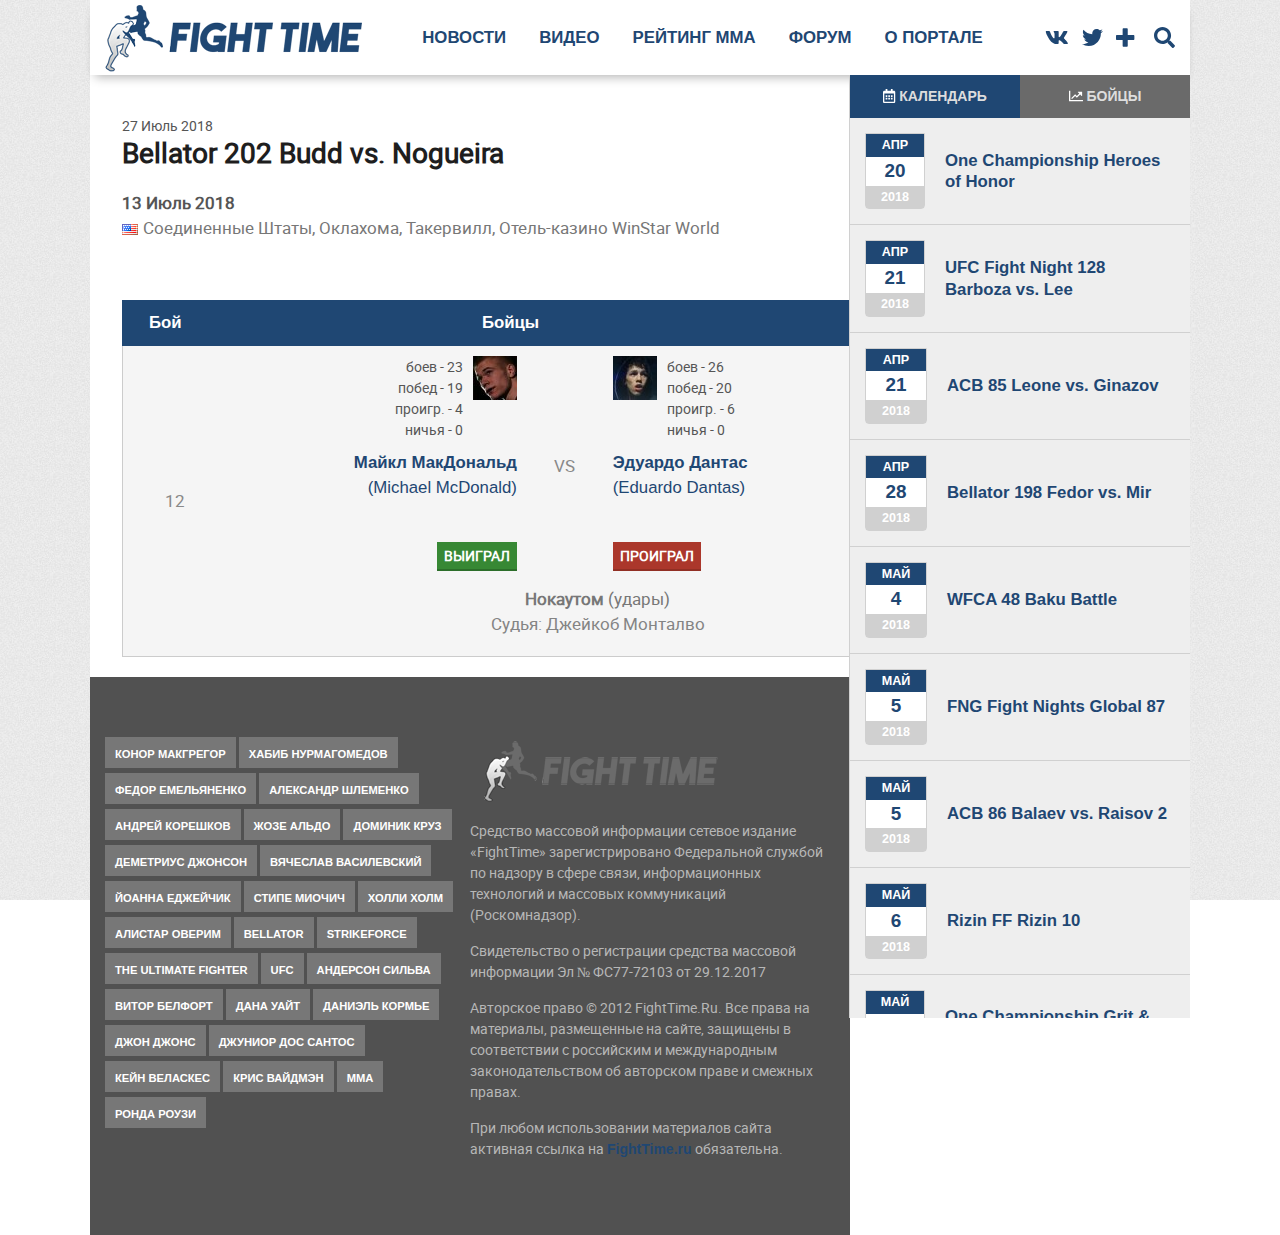
==== commit a0eda16f: "no message" ====
--- a/event.html
+++ b/event.html
@@ -1,591 +1,332 @@
 <!DOCTYPE html>
 <html lang="ru">
-<head>
-	<meta charset="UTF-8">
-	<meta name="description" content="">
-  <meta name="author" content="">
-	<meta name="viewport" content="width=device-width, initial-scale=1.0">
-	<title>Event</title>
-	<link rel="stylesheet" href="css/main.css">
-</head>
-<body>
-		<!-- mob menu -->
-		<nav class="mob-menu head-nav head-nav-mob">
-			<button type="button" class="menu-gamburger-close">
-				<i class="fal fa-times-circle icon-gamburger-close"></i>
-			</button>
-			<ul class="menu-list-mob">
-				<li class="menu__item_form">
-					<form class="search-form-menu" action="https://fighttime.ru/search-results.html?searchid=1933334" method="get" target="_self">
-						<input type="text" name="text" value="">
-					</form>
-				</li>
-				<li class="menu__item">
-					<a href="" class="menu__link">Новости</a>
-				</li>
-				<li class="menu__item">
-					<a href="" class="menu__link">Видео</a>
-				</li>
-				<li class="menu__item">
-					<a href="" class="menu__link">Рейтинг ММА</a>
-				</li>
-				<li class="menu__item">
-					<a href="" class="menu__link">Форум</a>
-				</li>
-				<li class="menu__item">
-					<a href="" class="menu__link">О портале</a>
-				</li>
-				<li class="menu__item">
-					<a href="https://www.facebook.com/FightTime.ru" target="_blank" class="menu__link">
-						<span>Facebook</span>
-					</a>
-				</li>
-				<li class="menu__item">
-					<a href="https://twitter.com/fighttimeru" target="_blank" class="menu__link">
-						<span>Twitter</span>
-					</a>
-				</li>
-				<li class="menu__item">
-					<a href="https://vk.com/fighttimeru" target="_blank" class="menu__link">
-						<span>Вконтакте</span>
-					</a>
-				</li>
-				<li class="menu__item">
-					<a href="https://ok.ru/group/51264289898695" target="_blank" class="menu__link">
-						<span>Одноклассники</span>
-					</a>
-				</li>
-				<li class="menu__item">
-					<a href="https://www.instagram.com/fighttimeru" target="_blank" class="menu__link">
-						<span>Instagram</span>
-					</a>
-				</li>
-			</ul>
-		</nav>
-		<!-- end mob menu -->
-
-	<!-- wrapper-page -->
-	<div class="wrapper-page">
-		<!-- header -->
-		<div class="head-wrap">
-			<div class="container">
-				<header class="page-head" id="nav-wrap">
-					<!-- <div class="container"> -->
-						<div id="nav-icon4" class="menu-gamburger">
-								<span></span>
-								<span></span>
-								<span></span>
-						</div>
-						<div class="box-logo">
-							<a href="" class="box-logo__link">
-								<div class="box-logo__link-pic">
-									<img src="img/icon/logo-small.png" alt="Логотип" class="logo-big">
-									<img src="img/icon/logo-mobile.png" alt="Логотип" class="logo-small">
-								</div>
-							</a>
-						</div>
-						<!-- head-nav -->
-						<nav class="head-nav head-nav-mob">
-							<!-- <button class="close"></button> -->
-							<ul class="menu">
-								<li class="menu__item">
-									<a href="" class="menu__link">Новости</a>
-								</li>
-								<li class="menu__item">
-									<a href="" class="menu__link">Видео</a>
-								</li>
-								<li class="menu__item">
-									<a href="" class="menu__link">Рейтинг ММА</a>
-								</li>
-								<li class="menu__item">
-									<a href="" class="menu__link">Форум</a>
-								</li>
-								<li class="menu__item">
-									<a href="" class="menu__link">О портале</a>
-								</li>
-							</ul>
-						</nav>
-						<!-- social -->
-						<div class="social-nav">
-							<div class="social">
-								<ul class="social__list">
-									<li class="social__item">
-										<svg class="svg-inline--fa fa-vk fa-w-18" aria-hidden="true" data-fa-processed="" data-prefix="fab" data-icon="vk" role="img" xmlns="http://www.w3.org/2000/svg" viewBox="0 0 576 512"><path fill="currentColor" d="M545 117.7c3.7-12.5 0-21.7-17.8-21.7h-58.9c-15 0-21.9 7.9-25.6 16.7 0 0-30 73.1-72.4 120.5-13.7 13.7-20 18.1-27.5 18.1-3.7 0-9.4-4.4-9.4-16.9V117.7c0-15-4.2-21.7-16.6-21.7h-92.6c-9.4 0-15 7-15 13.5 0 14.2 21.2 17.5 23.4 57.5v86.8c0 19-3.4 22.5-10.9 22.5-20 0-68.6-73.4-97.4-157.4-5.8-16.3-11.5-22.9-26.6-22.9H38.8c-16.8 0-20.2 7.9-20.2 16.7 0 15.6 20 93.1 93.1 195.5C160.4 378.1 229 416 291.4 416c37.5 0 42.1-8.4 42.1-22.9 0-66.8-3.4-73.1 15.4-73.1 8.7 0 23.7 4.4 58.7 38.1 40 40 46.6 57.9 69 57.9h58.9c16.8 0 25.3-8.4 20.4-25-11.2-34.9-86.9-106.7-90.3-111.5-8.7-11.2-6.2-16.2 0-26.2.1-.1 72-101.3 79.4-135.6z"></path></svg>
-									</li>
-									<li class="social__item">
-										<svg class="svg-inline--fa fa-twitter fa-w-16" aria-hidden="true" data-fa-processed="" data-prefix="fab" data-icon="twitter" role="img" xmlns="http://www.w3.org/2000/svg" viewBox="0 0 512 512"><path fill="currentColor" d="M459.37 151.716c.325 4.548.325 9.097.325 13.645 0 138.72-105.583 298.558-298.558 298.558-59.452 0-114.68-17.219-161.137-47.106 8.447.974 16.568 1.299 25.34 1.299 49.055 0 94.213-16.568 130.274-44.832-46.132-.975-84.792-31.188-98.112-72.772 6.498.974 12.995 1.624 19.818 1.624 9.421 0 18.843-1.3 27.614-3.573-48.081-9.747-84.143-51.98-84.143-102.985v-1.299c13.969 7.797 30.214 12.67 47.431 13.319-28.264-18.843-46.781-51.005-46.781-87.391 0-19.492 5.197-37.36 14.294-52.954 51.655 63.675 129.3 105.258 216.365 109.807-1.624-7.797-2.599-15.918-2.599-24.04 0-57.828 46.782-104.934 104.934-104.934 30.213 0 57.502 12.67 76.67 33.137 23.715-4.548 46.456-13.32 66.599-25.34-7.798 24.366-24.366 44.833-46.132 57.827 21.117-2.273 41.584-8.122 60.426-16.243-14.292 20.791-32.161 39.308-52.628 54.253z"></path></svg>
-									</li>
-									<li class="social__item">
-										<svg class="svg-inline--fa fa-plus fa-w-14" aria-hidden="true" data-fa-processed="" data-prefix="far" data-icon="plus" role="img" xmlns="http://www.w3.org/2000/svg" viewBox="0 0 448 512"><path fill="currentColor" d="M436 228H252V44c0-6.6-5.4-12-12-12h-32c-6.6 0-12 5.4-12 12v184H12c-6.6 0-12 5.4-12 12v32c0 6.6 5.4 12 12 12h184v184c0 6.6 5.4 12 12 12h32c6.6 0 12-5.4 12-12V284h184c6.6 0 12-5.4 12-12v-32c0-6.6-5.4-12-12-12z"></path></svg>
-									</li>
-								</ul>
-
-							<!-- social-dropdown -->
-							<div class="social-dropdown">
-								<ul class="social-drop-list">
-									<li class="social-drop-list__item">
-										<a href="https://www.facebook.com/FightTime.ru" class="social-drop-list__link">
-											<svg class="svg-inline--fa fa-facebook-f fa-w-9" aria-hidden="true" data-fa-processed="" data-prefix="fab" data-icon="facebook-f" role="img" xmlns="http://www.w3.org/2000/svg" viewBox="0 0 264 512"><path fill="currentColor" d="M76.7 512V283H0v-91h76.7v-71.7C76.7 42.4 124.3 0 193.8 0c33.3 0 61.9 2.5 70.2 3.6V85h-48.2c-37.8 0-45.1 18-45.1 44.3V192H256l-11.7 91h-73.6v229"></path></svg>
-											<span>Facebook</span>
-										</a>
-									</li>
-
-									<li class="social-drop-list__item">
-										<a href="https://twitter.com/fighttimeru" class="social-drop-list__link">
-											<svg class="svg-inline--fa fa-twitter fa-w-16" aria-hidden="true" data-fa-processed="" data-prefix="fab" data-icon="twitter" role="img" xmlns="http://www.w3.org/2000/svg" viewBox="0 0 512 512"><path fill="currentColor" d="M459.37 151.716c.325 4.548.325 9.097.325 13.645 0 138.72-105.583 298.558-298.558 298.558-59.452 0-114.68-17.219-161.137-47.106 8.447.974 16.568 1.299 25.34 1.299 49.055 0 94.213-16.568 130.274-44.832-46.132-.975-84.792-31.188-98.112-72.772 6.498.974 12.995 1.624 19.818 1.624 9.421 0 18.843-1.3 27.614-3.573-48.081-9.747-84.143-51.98-84.143-102.985v-1.299c13.969 7.797 30.214 12.67 47.431 13.319-28.264-18.843-46.781-51.005-46.781-87.391 0-19.492 5.197-37.36 14.294-52.954 51.655 63.675 129.3 105.258 216.365 109.807-1.624-7.797-2.599-15.918-2.599-24.04 0-57.828 46.782-104.934 104.934-104.934 30.213 0 57.502 12.67 76.67 33.137 23.715-4.548 46.456-13.32 66.599-25.34-7.798 24.366-24.366 44.833-46.132 57.827 21.117-2.273 41.584-8.122 60.426-16.243-14.292 20.791-32.161 39.308-52.628 54.253z"></path></svg>
-											<span>Twitter</span>
-										</a>
-									</li>
-
-									<li class="social-drop-list__item">
-										<a href="https://vk.com/fighttimeru" class="social-drop-list__link">
-											<svg class="svg-inline--fa fa-vk fa-w-18" aria-hidden="true" data-fa-processed="" data-prefix="fab" data-icon="vk" role="img" xmlns="http://www.w3.org/2000/svg" viewBox="0 0 576 512"><path fill="currentColor" d="M545 117.7c3.7-12.5 0-21.7-17.8-21.7h-58.9c-15 0-21.9 7.9-25.6 16.7 0 0-30 73.1-72.4 120.5-13.7 13.7-20 18.1-27.5 18.1-3.7 0-9.4-4.4-9.4-16.9V117.7c0-15-4.2-21.7-16.6-21.7h-92.6c-9.4 0-15 7-15 13.5 0 14.2 21.2 17.5 23.4 57.5v86.8c0 19-3.4 22.5-10.9 22.5-20 0-68.6-73.4-97.4-157.4-5.8-16.3-11.5-22.9-26.6-22.9H38.8c-16.8 0-20.2 7.9-20.2 16.7 0 15.6 20 93.1 93.1 195.5C160.4 378.1 229 416 291.4 416c37.5 0 42.1-8.4 42.1-22.9 0-66.8-3.4-73.1 15.4-73.1 8.7 0 23.7 4.4 58.7 38.1 40 40 46.6 57.9 69 57.9h58.9c16.8 0 25.3-8.4 20.4-25-11.2-34.9-86.9-106.7-90.3-111.5-8.7-11.2-6.2-16.2 0-26.2.1-.1 72-101.3 79.4-135.6z"></path></svg>
-											<span>Вконтакте</span>
-										</a>
-									</li>
-
-									<li class="social-drop-list__item">
-										<a href="https://ok.ru/group/51264289898695" class="social-drop-list__link">
-											<svg class="svg-inline--fa fa-odnoklassniki fa-w-10" aria-hidden="true" data-fa-processed="" data-prefix="fab" data-icon="odnoklassniki" role="img" xmlns="http://www.w3.org/2000/svg" viewBox="0 0 320 512"><path fill="currentColor" d="M275.1 334c-27.4 17.4-65.1 24.3-90 26.9l20.9 20.6 76.3 76.3c27.9 28.6-17.5 73.3-45.7 45.7-19.1-19.4-47.1-47.4-76.3-76.6L84 503.4c-28.2 27.5-73.6-17.6-45.4-45.7 19.4-19.4 47.1-47.4 76.3-76.3l20.6-20.6c-24.6-2.6-62.9-9.1-90.6-26.9-32.6-21-46.9-33.3-34.3-59 7.4-14.6 27.7-26.9 54.6-5.7 0 0 36.3 28.9 94.9 28.9s94.9-28.9 94.9-28.9c26.9-21.1 47.1-8.9 54.6 5.7 12.4 25.7-1.9 38-34.5 59.1zM30.3 129.7C30.3 58 88.6 0 160 0s129.7 58 129.7 129.7c0 71.4-58.3 129.4-129.7 129.4s-129.7-58-129.7-129.4zm66 0c0 35.1 28.6 63.7 63.7 63.7s63.7-28.6 63.7-63.7c0-35.4-28.6-64-63.7-64s-63.7 28.6-63.7 64z"></path></svg>
-											<span>Одноклассники</span>
-										</a>
-									</li>
-
-									<li class="social-drop-list__item">
-										<a href="https://www.instagram.com/fighttimeru" class="social-drop-list__link">
-											<svg class="svg-inline--fa fa-instagram fa-w-14" aria-hidden="true" data-fa-processed="" data-prefix="fab" data-icon="instagram" role="img" xmlns="http://www.w3.org/2000/svg" viewBox="0 0 448 512"><path fill="currentColor" d="M224.1 141c-63.6 0-114.9 51.3-114.9 114.9s51.3 114.9 114.9 114.9S339 319.5 339 255.9 287.7 141 224.1 141zm0 189.6c-41.1 0-74.7-33.5-74.7-74.7s33.5-74.7 74.7-74.7 74.7 33.5 74.7 74.7-33.6 74.7-74.7 74.7zm146.4-194.3c0 14.9-12 26.8-26.8 26.8-14.9 0-26.8-12-26.8-26.8s12-26.8 26.8-26.8 26.8 12 26.8 26.8zm76.1 27.2c-1.7-35.9-9.9-67.7-36.2-93.9-26.2-26.2-58-34.4-93.9-36.2-37-2.1-147.9-2.1-184.9 0-35.8 1.7-67.6 9.9-93.9 36.1s-34.4 58-36.2 93.9c-2.1 37-2.1 147.9 0 184.9 1.7 35.9 9.9 67.7 36.2 93.9s58 34.4 93.9 36.2c37 2.1 147.9 2.1 184.9 0 35.9-1.7 67.7-9.9 93.9-36.2 26.2-26.2 34.4-58 36.2-93.9 2.1-37 2.1-147.8 0-184.8zM398.8 388c-7.8 19.6-22.9 34.7-42.6 42.6-29.5 11.7-99.5 9-132.1 9s-102.7 2.6-132.1-9c-19.6-7.8-34.7-22.9-42.6-42.6-11.7-29.5-9-99.5-9-132.1s-2.6-102.7 9-132.1c7.8-19.6 22.9-34.7 42.6-42.6 29.5-11.7 99.5-9 132.1-9s102.7-2.6 132.1 9c19.6 7.8 34.7 22.9 42.6 42.6 11.7 29.5 9 99.5 9 132.1s2.7 102.7-9 132.1z"></path></svg>
-											<span>Instagram</span>
-										</a>
-									</li>
-
-									<li class="social-drop-list__item">
-										<a href="/rssfeed.feed?type=rss" class="social-drop-list__link">
-											<svg class="svg-inline--fa fa-rss fa-w-14" aria-hidden="true" data-fa-processed="" data-prefix="far" data-icon="rss" role="img" xmlns="http://www.w3.org/2000/svg" viewBox="0 0 448 512"><path fill="currentColor" d="M80 368c17.645 0 32 14.355 32 32s-14.355 32-32 32-32-14.355-32-32 14.355-32 32-32m0-48c-44.183 0-80 35.817-80 80s35.817 80 80 80 80-35.817 80-80-35.817-80-80-80zm367.996 147.615c-6.449-237.834-198.057-429.163-435.61-435.61C5.609 31.821 0 37.229 0 44.007v24.02c0 6.482 5.147 11.808 11.626 11.992 211.976 6.04 382.316 176.735 388.354 388.354.185 6.479 5.51 11.626 11.992 11.626h24.02c6.78.001 12.187-5.608 12.004-12.384zm-136.239-.05C305.401 305.01 174.966 174.599 12.435 168.243 5.643 167.977 0 173.444 0 180.242v24.024c0 6.431 5.072 11.705 11.497 11.98 136.768 5.847 246.411 115.511 252.258 252.258.275 6.425 5.549 11.497 11.98 11.497h24.024c6.797-.001 12.264-5.644 11.998-12.436z"></path></svg>
-											<span>Rss</span>
-										</a>
-									</li>
-								</ul>
-							</div>
-							</div>
-								<button class="search-btn" type="button">
-									<svg class="svg-inline--fa fa-search fa-w-16" aria-hidden="true" data-fa-processed="" data-prefix="far" data-icon="search" role="img" xmlns="http://www.w3.org/2000/svg" viewBox="0 0 512 512"><path fill="currentColor" d="M508.5 468.9L387.1 347.5c-2.3-2.3-5.3-3.5-8.5-3.5h-13.2c31.5-36.5 50.6-84 50.6-136C416 93.1 322.9 0 208 0S0 93.1 0 208s93.1 208 208 208c52 0 99.5-19.1 136-50.6v13.2c0 3.2 1.3 6.2 3.5 8.5l121.4 121.4c4.7 4.7 12.3 4.7 17 0l22.6-22.6c4.7-4.7 4.7-12.3 0-17zM208 368c-88.4 0-160-71.6-160-160S119.6 48 208 48s160 71.6 160 160-71.6 160-160 160z"></path></svg>
-								</button>
-						</div>
-						<!-- search-bar -->
-						<div class="search-bar">
-							<form action="#" class="search-bar-form">
-								<input type="search" placeholder="Введите запрос для поиска">
-								<span class="search-bar-form-close"><svg class="svg-inline--fa fa-times fa-w-12" aria-hidden="true" data-fa-processed="" data-prefix="far" data-icon="times" role="img" xmlns="http://www.w3.org/2000/svg" viewBox="0 0 384 512"><path fill="currentColor" d="M231.6 256l130.1-130.1c4.7-4.7 4.7-12.3 0-17l-22.6-22.6c-4.7-4.7-12.3-4.7-17 0L192 216.4 61.9 86.3c-4.7-4.7-12.3-4.7-17 0l-22.6 22.6c-4.7 4.7-4.7 12.3 0 17L152.4 256 22.3 386.1c-4.7 4.7-4.7 12.3 0 17l22.6 22.6c4.7 4.7 12.3 4.7 17 0L192 295.6l130.1 130.1c4.7 4.7 12.3 4.7 17 0l22.6-22.6c4.7-4.7 4.7-12.3 0-17L231.6 256z"></path></svg>
-								</span>
-							</form>
-						</div>
-					<!-- </div> -->
-				</header>
-			</div>
-		</div>
-		<!-- end header -->
-
-		<!-- container -->
-		<div class="container">
-			<!-- main -->
-			<div class="main main-page-fighter">
-				<!-- news-post -->
-				<div class="news-post" id="fb-events">
-					<div class="news-post-title fighter-title">
-						<span class="fighter-title_date">27 Июль 2018</span>
-						<h1>Bellator 202 Budd vs. Nogueira</h1>
-					</div>
-					<div class="events">
-						<div class="events_date">
-							<span>13 Июль 2018</span>
-						</div>
-						<div class="events_place">
-							<img src="img/icon/4.gif" alt="">
-							<span>Соединенные Штаты, Оклахома, Такервилл, Отель-казино WinStar World</span>
-						</div>
-					</div>
-				</div>
-				<!-- end new post -->
-			
-				<!-- events table-box-->
-				<div class="table-box">
-					<div class="events-table-head">
-						<div class="row no-gutters">
-							<div class="col-1 table-head_col events-table-head-col">
-								<span>Бой</span>
-							</div>
-							<div class="col-7 table-head_col events-table-head-col">
-								<span>Бойцы</span>
-							</div>
-							<div class="col-2 text-center table-head_col events-table-head-col">
-								<span>Раунд</span>
-							</div>
-							<div class="col-2 text-center table-head_col events-table-head-col">
-								<span>Время</span>
-							</div>
-						</div>
-					</div>
-					<div class="row no-gutters table-body events-table-body">
-						<div class="col-1 fightinfo-vs">
-							<span>12</span>
-						</div>
-						<div class="col-lg-9 col-sm-12">
-							<div class="row fightinfo">
-								<div class="col-5">
-									<div class="fightinfo-item">
-										<div class="fightinfo-item_content">
-											<p>боев - <span>23</span></p>
-											<p>побед - <span>19</span></p>
-											<p>проигр. - <span>4</span></p>
-											<p>ничья - <span>0</span></p>
-										</div>
-										<a href="#" class="fightinfo-pic">
-											<img src="img/content/30297.jpg" alt="">
-										</a>
-									</div>
-									<a href="#" class="table-body_link">
-										<p>Майкл МакДональд</p>
-										<span>(Michael McDonald)</span>
-									</a>
-									<div class="result-wrap">
-										<span class="result">Выиграл</span>
-									</div>
-								</div>
-								<div class="col-1 fightinfo-vs">
-									<span>vs</span>
-								</div>
-								<div class="col-5">
-									<div class="fightinfo-item fightinfo-item_loss">
-										<a href="#" class="fightinfo-pic">
-											<img src="img/content/21767.jpg" alt="">
-										</a>
-										<div class="fightinfo-item_content">
-											<p>боев - <span>26</span></p>
-											<p>побед - <span>20</span></p>
-											<p>проигр. - <span>6</span></p>
-											<p>ничья - <span>0</span></p>
-										</div>
-									</div>
-									<a href="#" class="table-body_link table-body_link_loss">
-										<p>Эдуардо Дантас</p>
-										<span>(Eduardo Dantas)</span>
-									</a>
-									<div class="result-wrap result-wrap_loss">
-										<span class="result loss">Проиграл</span>
-									</div>
-								</div>
-								<div class="col-12 referee-outcome text-center">
-									<p class="outcome">Нокаутом <span class="method">(удары)</span></p>
-									<p class="referee">Судья: Джейкоб Монталво</p>
-								</div>
-							</div>
-						</div>
-						<div class="col-1 fightinfo-vs">
-							<span>3</span>
-						</div>
-						<div class="col-1 fightinfo-vs">
-							<span>4:07</span>
-						</div>
-					</div>
-				</div>
-				<!-- end events table-box-->
-
-				<!-- sidebar tab-->
-				<div id="sidebar" class="sidebar-wrap">
-					<button type="button" class="fe-mobi-bt">Открыть</button>
-					<div class="sidebar-container">
-						<div class="sidebar">
-							<div class="tabs">
-								<span class="tab">
-									<i class="far fa-calendar-alt"></i>
-									Календарь
-								</span>
-								<span class="tab">
-									<i class="far fa-chart-line"></i>
-									Бойцы
-								</span>
-							</div>
-
-							<div class="tab_content">
-								<div class="tab_items">
-									<a href="" class="sidebar-item">
-										<div class="tab-num">
-											<span class="tab-num_month">Апр</span>
-											<span class="tab-num_day">20</span>
-											<span class="tab-num_year">2018</span>
-										</div>
-										<p class="tab-content_desc">One Championship Heroes of Honor</p>
-									</a>
-									<a href="" class="sidebar-item">
-										<div class="tab-num">
-											<span class="tab-num_month">Апр</span>
-											<span class="tab-num_day">21</span>
-											<span class="tab-num_year">2018</span>
-										</div>
-										<p class="tab-content_desc">UFC Fight Night 128 Barboza vs. Lee</p>
-									</a>
-									<a href="" class="sidebar-item">
-										<div class="tab-num">
-											<span class="tab-num_month">Апр</span>
-											<span class="tab-num_day">21</span>
-											<span class="tab-num_year">2018</span>
-										</div>
-										<p class="tab-content_desc">ACB 85 Leone vs. Ginazov</p>
-									</a>
-									<a href="" class="sidebar-item">
-										<div class="tab-num">
-											<span class="tab-num_month">Апр</span>
-											<span class="tab-num_day">28</span>
-											<span class="tab-num_year">2018</span>
-										</div>
-										<p class="tab-content_desc">Bellator 198 Fedor vs. Mir</p>
-
-									</a>
-									<a href="" class="sidebar-item">
-										<div class="tab-num">
-											<span class="tab-num_month">Май</span>
-											<span class="tab-num_day">4</span>
-											<span class="tab-num_year">2018</span>
-										</div>
-										<p class="tab-content_desc">WFCA 48 Baku Battle</p>
-									</a>
-									<a href="" class="sidebar-item">
-										<div class="tab-num">
-											<span class="tab-num_month">Май</span>
-											<span class="tab-num_day">5</span>
-											<span class="tab-num_year">2018</span>
-										</div>
-										<p class="tab-content_desc">FNG Fight Nights Global 87</p>
-									</a>
-									<a href="" class="sidebar-item">
-										<div class="tab-num">
-											<span class="tab-num_month">Май</span>
-											<span class="tab-num_day">5</span>
-											<span class="tab-num_year">2018</span>
-										</div>
-										<p class="tab-content_desc">ACB 86 Balaev vs. Raisov 2</p>
-									</a>
-									<a href="" class="sidebar-item">
-										<div class="tab-num">
-											<span class="tab-num_month">Май</span>
-											<span class="tab-num_day">6</span>
-											<span class="tab-num_year">2018</span>
-										</div>
-										<p class="tab-content_desc">Rizin FF Rizin 10</p>
-									</a>
-									<a href="" class="sidebar-item">
-										<div class="tab-num">
-											<span class="tab-num_month">Май</span>
-											<span class="tab-num_day">12</span>
-											<span class="tab-num_year">2018</span>
-										</div>
-										<p class="tab-content_desc">One Championship Grit & Glory</p>
-									</a>
-									<a href="" class="sidebar-item">
-										<div class="tab-num">
-											<span class="tab-num_month">Май</span>
-											<span class="tab-num_day">6</span>
-											<span class="tab-num_year">2018</span>
-										</div>
-										<p class="tab-content_desc">UFC 224 Nunes vs. Pennington</p>
-									</a>
-									<a href="" class="sidebar-item">
-										<div class="tab-num">
-											<span class="tab-num_month">Май</span>
-											<span class="tab-num_day">12</span>
-											<span class="tab-num_year">2018</span>
-										</div>
-										<p class="tab-content_desc">One Championship Grit & Glory</p>
-									</a>
-									<a href="" class="sidebar-item">
-										<div class="tab-num">
-											<span class="tab-num_month">Май</span>
-											<span class="tab-num_day">12</span>
-											<span class="tab-num_year">2018</span>
-										</div>
-										<p class="tab-content_desc">M-1 Challenge 91 Doskalchuk vs. Ashimov</p>
-									</a>
-								</div>
-
-								<div class="tab_items">
-									<div class="fe-search-box">
-										<form action="#" class="fe-search">
-											<input name="namesearch" type="text" placeholder="Введите имя бойца" class="form-control searchfeeld query_fighters" id="search_fighters" value="">
-
-											<div class="br-box">
-												<button type="button" class="btn br-box__link">
-													<i class="far fa-search"></i>
-												</button>
-											</div>
-										</form>
-									</div>
-
-									<a href="" class="sidebar-item">
-										<div class="item-box-pic">
-											<img src="img/sidebar/29688.jpg" alt="">
-										</div>
-										<div class="item-box-title">
-											<p class="name_rus">Конор МакГрегор</p>
-											<p class="name_eng">(Conor McGregor)</p>
-										</div>
-									</a>
-									<a href="" class="sidebar-item">
-										<div class="item-box-pic">
-											<img src="img/sidebar/5635.jpg" alt="">
-										</div>
-										<div class="item-box-title">
-											<p class="name_rus">Хабиб Нурмагомедов</p>
-											<p class="name_eng">(Khabib Nurmagomedov)</p>
-										</div>
-									</a>
-									<a href="" class="sidebar-item">
-										<div class="item-box-pic">
-											<img src="img/sidebar/31239.jpg" alt="">
-										</div>
-										<div class="item-box-title">
-											<p class="name_rus">Тони Фергюсон</p>
-											<p class="name_eng">(Tony Ferguson)</p>
-										</div>
-									</a>
-									<a href="" class="sidebar-item">
-										<div class="item-box-pic">
-											<img src="img/sidebar/27944.jpg" alt="">
-										</div>
-										<div class="item-box-title">
-											<p class="name_rus">Джон Джонс</p>
-											<p class="name_eng">(Jon Jones)</p>
-										</div>
-									</a>
-								</div>
-							</div>
-						</div>
-					</div>
-				</div>
-				<!-- end sidebar tab -->
-			</div>
-			<!-- end main -->
-		</div>
-		<!-- end container -->
-	</div>
-	<!-- end wrapper-page -->
-
-	<!-- footer-wrapper -->
-	<div class="container">
-		<div class="row no-gutters footer-wrapper">
-				<div class="col-xs-12 col-sm-6">
-					<ul class="footer-list">
-						<li class="footer-item">
-							<a href="" class="footer-link">Конор МакГрегор</a>
-						</li>
-						<li class="footer-item">
-							<a href="" class="footer-link">Хабиб Нурмагомедов</a>
-						</li>
-						<li class="footer-item">
-							<a href="" class="footer-link">Федор Емельяненко</a>
-						</li>
-						<li class="footer-item">
-							<a href="" class="footer-link">Александр Шлеменко</a>
-						</li>
-						<li class="footer-item">
-							<a href="" class="footer-link">Андрей Корешков</a>
-						</li>
-						<li class="footer-item">
-							<a href="" class="footer-link">Жозе Альдо</a>
-						</li>
-						<li class="footer-item">
-							<a href="" class="footer-link">Доминик Круз</a>
-						</li>
-						<li class="footer-item">
-							<a href="" class="footer-link">Деметриус Джонсон</a>
-						</li>
-						<li class="footer-item">
-							<a href="" class="footer-link">Вячеслав Василевский</a>
-						</li>
-						<li class="footer-item">
-							<a href="" class="footer-link">Йоанна Еджейчик</a>
-						</li>
-						<li class="footer-item">
-							<a href="" class="footer-link">Стипе Миочич</a>
-						</li>
-						<li class="footer-item">
-							<a href="" class="footer-link">Холли Холм</a>
-						</li>
-						<li class="footer-item">
-							<a href="" class="footer-link">Алистар Оверим</a>
-						</li>
-						<li class="footer-item">
-							<a href="" class="footer-link">Bellator</a>
-						</li>
-						<li class="footer-item">
-							<a href="" class="footer-link">Strikeforce</a>
-						</li>
-						<li class="footer-item">
-							<a href="" class="footer-link">THE ULTIMATE FIGHTER</a>
-						</li>
-						<li class="footer-item">
-							<a href="" class="footer-link">UFC</a>
-						</li>
-						<li class="footer-item">
-							<a href="" class="footer-link">Андерсон Сильва</a>
-						</li>
-						<li class="footer-item">
-							<a href="" class="footer-link">Витор Белфорт</a>
-						</li>
-						<li class="footer-item">
-							<a href="" class="footer-link">Дана Уайт</a>
-						</li>
-						<li class="footer-item">
-							<a href="" class="footer-link">Даниэль Кормье</a>
-						</li>
-						<li class="footer-item">
-							<a href="" class="footer-link">Джон Джонс</a>
-						</li>
-						<li class="footer-item">
-							<a href="" class="footer-link">Джуниор Дос Сантос</a>
-						</li>
-						<li class="footer-item">
-							<a href="" class="footer-link">Кейн Веласкес</a>
-							</li>
-						<li class="footer-item">
-							<a href="" class="footer-link">Крис Вайдмэн</a>
-						</li>
-						<li class="footer-item">
-							<a href="" class="footer-link">ММА</a>
-						</li>
-						<li class="footer-item">
-							<a href="" class="footer-link">Ронда Роузи</a>
-						</li>
-					</ul>
-				</div>
-				<div class="col-xs-12 col-sm-6">
-					<div class="foot-widget">
-						<div class="foot-widget-pic">
-							<img src="img/icon/logo-foot.png" alt="Top News">
-						</div>
-						<div class="foot-widget-content">
-							<p>Средство массовой информации сетевое издание «FightTime» зарегистрировано Федеральной службой по надзору в сфере связи, информационных технологий и массовых коммуникаций (Роскомнадзор).</p>
-						</div>
-						<div class="foot-widget-content">
-							<p>Свидетельство о регистрации средства массовой информации Эл № ФС77-72103 от 29.12.2017</p>
-						</div>
-						<div class="foot-widget-content">
-							<p>Авторское право © 2012 FightTime.Ru. Все права на материалы, размещенные на сайте, защищены в соответствии с российским и международным законодательством об авторском праве и смежных правах.</p>
-						</div>
-						<div class="foot-widget-content">
-							<p>При любом использовании материалов сайта активная ссылка на <a href="https://fighttime.ru/">FightTime.ru</a> обязательна.</p>
-						</div>
-					</div>
-				</div>
-		</div>
-	</div>
-	<!-- end footer-wrapper -->
-
-<script src="https://ajax.googleapis.com/ajax/libs/jquery/3.2.1/jquery.min.js">
-	
-</script>
-<script src="libs/fontawesome-pro/fontawesome-all.js"></script>
-<script src="libs/nicescroll/jquery.nicescroll.min.js"></script>
-<script src="libs/infinitescroll/infinite-scroll.pkgd.min.js"></script>
-<script src="js/common.js"></script>
-</body>
-</html>
+  <head>
+    <meta charset="UTF-8">
+    <meta name="description" content="">
+    <meta name="author" content="">
+    <meta name="viewport" content="width=device-width, initial-scale=1.0">
+    <title>Event</title>
+    <link rel="stylesheet" href="css/main.css">
+  </head>
+  <body>
+    <!-- mob menu-->
+    <nav class="mob-menu head-nav head-nav-mob">
+      <button class="menu-gamburger-close" type="button"><i class="fal fa-times-circle icon-gamburger-close"></i></button>
+      <ul class="menu-list-mob">
+        <li class="menu__item_form">
+          <form class="search-form-menu" action="https://fighttime.ru/search-results.html?searchid=1933334" method="get" target="_self">
+            <input type="text" name="text" value="">
+          </form>
+        </li>
+        <li class="menu__item"><a class="menu__link" href="">Новости</a></li>
+        <li class="menu__item"><a class="menu__link" href="">Видео</a></li>
+        <li class="menu__item"><a class="menu__link" href="">Рейтинг ММА</a></li>
+        <li class="menu__item"><a class="menu__link" href="">Форум</a></li>
+        <li class="menu__item"><a class="menu__link" href="">О портале</a></li>
+        <li class="menu__item"><a class="menu__link" href="https://www.facebook.com/FightTime.ru" target="_blank"><span>Facebook</span></a></li>
+        <li class="menu__item"><a class="menu__link" href="https://twitter.com/fighttimeru" target="_blank"><span>Twitter</span></a></li>
+        <li class="menu__item"><a class="menu__link" href="https://vk.com/fighttimeru" target="_blank"><span>Вконтакте</span></a></li>
+        <li class="menu__item"><a class="menu__link" href="https://ok.ru/group/51264289898695" target="_blank"><span>Одноклассники</span></a></li>
+        <li class="menu__item"><a class="menu__link" href="https://www.instagram.com/fighttimeru" target="_blank"><span>Instagram</span></a></li>
+      </ul>
+    </nav>
+    <!-- end mob menu-->
+    <!-- wrapper-page-->
+    <div class="wrapper-page">
+      <!-- header-->
+      <div class="head-wrap">
+        <div class="container">
+          <header class="page-head" id="nav-wrap">
+            <!-- <div class="container">-->
+            <div class="menu-gamburger" id="nav-icon4"><span></span><span></span><span></span></div>
+            <div class="box-logo"><a class="box-logo__link" href="">
+                <div class="box-logo__link-pic"><img class="logo-big" src="img/icon/logo-small.png" alt="Логотип"><img class="logo-small" src="img/icon/logo-mobile.png" alt="Логотип"></div></a></div>
+            <!-- head-nav-->
+            <nav class="head-nav head-nav-mob">
+              <!-- <button class="close"></button>-->
+              <ul class="menu">
+                <li class="menu__item"><a class="menu__link" href="">Новости</a></li>
+                <li class="menu__item"><a class="menu__link" href="">Видео</a></li>
+                <li class="menu__item"><a class="menu__link" href="">Рейтинг ММА</a></li>
+                <li class="menu__item"><a class="menu__link" href="">Форум</a></li>
+                <li class="menu__item"><a class="menu__link" href="">О портале</a></li>
+              </ul>
+            </nav>
+            <!-- social-->
+            <div class="social-nav">
+              <div class="social">
+                <ul class="social__list">
+                  <li class="social__item"><i class="fab fa-vk"></i></li>
+                  <li class="social__item"><i class="fab fa-twitter"></i></li>
+                  <li class="social__item"><i class="fas fa-plus"></i></li>
+                </ul>
+                <!-- social-dropdown-->
+                <div class="social-dropdown">
+                  <ul class="social-drop-list">
+                    <li class="social-drop-list__item"><a class="social-drop-list__link" href="https://www.facebook.com/FightTime.ru">
+                        <svg class="svg-inline--fa fa-facebook-f fa-w-9" aria-hidden="true" data-fa-processed="" data-prefix="fab" data-icon="facebook-f" role="img" xmlns="http://www.w3.org/2000/svg" viewbox="0 0 264 512">
+                          <path fill="currentColor" d="M76.7 512V283H0v-91h76.7v-71.7C76.7 42.4 124.3 0 193.8 0c33.3 0 61.9 2.5 70.2 3.6V85h-48.2c-37.8 0-45.1 18-45.1 44.3V192H256l-11.7 91h-73.6v229"></path>
+                        </svg><span>Facebook</span></a></li>
+                    <li class="social-drop-list__item"><a class="social-drop-list__link" href="https://twitter.com/fighttimeru"><i class="fab fa-twitter"></i><span>Twitter</span></a></li>
+                    <li class="social-drop-list__item"><a class="social-drop-list__link" href="https://vk.com/fighttimeru"><i class="fab fa-vk"></i><span>Вконтакте</span></a></li>
+                    <li class="social-drop-list__item"><a class="social-drop-list__link" href="https://ok.ru/group/51264289898695"><i class="fab fa-odnoklassniki"></i><span>Одноклассники</span></a></li>
+                    <li class="social-drop-list__item"><a class="social-drop-list__link" href="https://www.instagram.com/fighttimeru"><i class="fab fa-instagram"></i><span>Instagram</span></a></li>
+                    <li class="social-drop-list__item"><a class="social-drop-list__link" href="/rssfeed.feed?type=rss"><i class="fas fa-rss"></i><span>Rss</span></a></li>
+                  </ul>
+                </div>
+              </div>
+              <button class="search-btn" type="button"><i class="fas fa-search"></i></button>
+            </div>
+            <!-- search-bar-->
+            <div class="search-bar" id="search-bar">
+              <div class="ya-site-form ya-site-form_inited_yes" id="ya-site-form1">
+                <div class="ya-site-form__form">
+                  <table class="ya-site-form__wrap" cellpadding="0" cellspacing="0">
+                    <tbody>
+                      <tr>
+                        <td class="ya-site-form__search-wrap">
+                          <table class="ya-site-form__search" cellpadding="0" cellspacing="0">
+                            <tbody>
+                              <tr>
+                                <td class="ya-site-form__search-input">
+                                  <table class="ya-site-form__search-input-layout">
+                                    <tbody>
+                                      <tr>
+                                        <td class="ya-site-form__search-input-layout-l">
+                                          <div class="ya-site-form__input">
+                                            <input class="ya-site-form__input-text" name="text" type="search" value="" placeholder="введите запрос для поиска" autocomplete="off">
+                                            <div class="ya-site-suggest">
+                                              <div class="ya-site-suggest-popup" style="display: none;"><i class="ya-site-suggest__opera-gap"></i>
+                                                <div class="ya-site-suggest-list">
+                                                  <div class="ya-site-suggest__iframe"></div>
+                                                  <ul class="ya-site-suggest-items"></ul>
+                                                </div>
+                                              </div>
+                                            </div>
+                                          </div>
+                                        </td>
+                                        <td class="ya-site-form__search-input-layout-r">
+                                          <input class="ya-site-form__submit" type="button" value="Найти">
+                                        </td>
+                                      </tr>
+                                    </tbody>
+                                  </table>
+                                </td>
+                              </tr>
+                              <tr>
+                                <td class="ya-site-form__gap">
+                                  <div class="ya-site-form__gap-i"></div>
+                                </td>
+                              </tr>
+                            </tbody>
+                          </table>
+                        </td>
+                      </tr>
+                    </tbody>
+                  </table>
+                </div>
+              </div>
+            </div>
+          </header>
+        </div>
+      </div>
+      <!-- end header-->
+      <!-- container-->
+      <div class="container">
+        <!-- main-->
+        <div class="main main-page-fighter">
+          <!-- news-post-->
+          <div class="news-post" id="fb-events">
+            <div class="news-post-title fighter-title"><span class="fighter-title_date">27 Июль 2018</span>
+              <h1>Bellator 202 Budd vs. Nogueira</h1>
+            </div>
+            <div class="events">
+              <div class="events_date"><span>13 Июль 2018</span></div>
+              <div class="events_place"><img src="img/icon/4.gif" alt=""><span>Соединенные Штаты, Оклахома, Такервилл, Отель-казино WinStar World</span></div>
+            </div>
+          </div>
+          <!-- end new post-->
+          <!-- events table-box-->
+          <div class="table-box">
+            <div class="events-table-head">
+              <div class="row no-gutters">
+                <div class="col-1 table-head_col events-table-head-col"><span>Бой</span></div>
+                <div class="col-7 table-head_col events-table-head-col"><span>Бойцы</span></div>
+                <div class="col-2 text-center table-head_col events-table-head-col"><span>Раунд</span></div>
+                <div class="col-2 text-center table-head_col events-table-head-col"><span>Время</span></div>
+              </div>
+            </div>
+            <div class="row no-gutters table-body events-table-body">
+              <div class="col-1 fightinfo-vs"><span>12</span></div>
+              <div class="col-lg-9 col-sm-12">
+                <div class="row fightinfo">
+                  <div class="col-5">
+                    <div class="fightinfo-item">
+                      <div class="fightinfo-item_content">
+                        <p>боев - <span>23</span></p>
+                        <p>побед - <span>19</span></p>
+                        <p>проигр. - <span>4</span></p>
+                        <p>ничья - <span>0</span></p>
+                      </div><a class="fightinfo-pic" href="#"><img src="img/content/30297.jpg" alt=""></a>
+                    </div><a class="table-body_link" href="#">
+                      <p>Майкл МакДональд</p><span>(Michael McDonald)</span></a>
+                    <div class="result-wrap"><span class="result">Выиграл</span></div>
+                  </div>
+                  <div class="col-1 fightinfo-vs"><span>vs</span></div>
+                  <div class="col-5">
+                    <div class="fightinfo-item fightinfo-item_loss"><a class="fightinfo-pic" href="#"><img src="img/content/21767.jpg" alt=""></a>
+                      <div class="fightinfo-item_content">
+                        <p>боев - <span>26</span></p>
+                        <p>побед - <span>20</span></p>
+                        <p>проигр. - <span>6</span></p>
+                        <p>ничья - <span>0</span></p>
+                      </div>
+                    </div><a class="table-body_link table-body_link_loss" href="#">
+                      <p>Эдуардо Дантас</p><span>(Eduardo Dantas)</span></a>
+                    <div class="result-wrap result-wrap_loss"><span class="result loss">Проиграл</span></div>
+                  </div>
+                  <div class="col-12 referee-outcome text-center">
+                    <p class="outcome">Нокаутом <span class="method">(удары)</span></p>
+                    <p class="referee">Судья: Джейкоб Монталво</p>
+                  </div>
+                </div>
+              </div>
+              <div class="col-1 fightinfo-vs"><span>3</span></div>
+              <div class="col-1 fightinfo-vs"><span>4:07</span></div>
+            </div>
+          </div>
+          <!-- end events table-box-->
+          <!-- sidebar tab-->
+          <div class="sidebar-wrap" id="sidebar">
+            <button class="fe-mobi-bt" type="button">Открыть</button>
+            <div class="sidebar-container">
+              <div class="sidebar">
+                <div class="tabs"><span class="tab"><i class="far fa-calendar-alt"></i>										Календарь</span><span class="tab"><i class="far fa-chart-line"></i>										Бойцы</span></div>
+                <div class="tab_content">
+                  <div class="tab_items"><a class="sidebar-item" href="">
+                      <div class="tab-num"><span class="tab-num_month">Апр</span><span class="tab-num_day">20</span><span class="tab-num_year">2018</span></div>
+                      <p class="tab-content_desc">One Championship Heroes of Honor</p></a><a class="sidebar-item" href="">
+                      <div class="tab-num"><span class="tab-num_month">Апр</span><span class="tab-num_day">21</span><span class="tab-num_year">2018</span></div>
+                      <p class="tab-content_desc">UFC Fight Night 128 Barboza vs. Lee</p></a><a class="sidebar-item" href="">
+                      <div class="tab-num"><span class="tab-num_month">Апр</span><span class="tab-num_day">21</span><span class="tab-num_year">2018</span></div>
+                      <p class="tab-content_desc">ACB 85 Leone vs. Ginazov</p></a><a class="sidebar-item" href="">
+                      <div class="tab-num"><span class="tab-num_month">Апр</span><span class="tab-num_day">28</span><span class="tab-num_year">2018</span></div>
+                      <p class="tab-content_desc">Bellator 198 Fedor vs. Mir</p></a><a class="sidebar-item" href="">
+                      <div class="tab-num"><span class="tab-num_month">Май</span><span class="tab-num_day">4</span><span class="tab-num_year">2018</span></div>
+                      <p class="tab-content_desc">WFCA 48 Baku Battle</p></a><a class="sidebar-item" href="">
+                      <div class="tab-num"><span class="tab-num_month">Май</span><span class="tab-num_day">5</span><span class="tab-num_year">2018</span></div>
+                      <p class="tab-content_desc">FNG Fight Nights Global 87</p></a><a class="sidebar-item" href="">
+                      <div class="tab-num"><span class="tab-num_month">Май</span><span class="tab-num_day">5</span><span class="tab-num_year">2018</span></div>
+                      <p class="tab-content_desc">ACB 86 Balaev vs. Raisov 2</p></a><a class="sidebar-item" href="">
+                      <div class="tab-num"><span class="tab-num_month">Май</span><span class="tab-num_day">6</span><span class="tab-num_year">2018</span></div>
+                      <p class="tab-content_desc">Rizin FF Rizin 10</p></a><a class="sidebar-item" href="">
+                      <div class="tab-num"><span class="tab-num_month">Май</span><span class="tab-num_day">12</span><span class="tab-num_year">2018</span></div>
+                      <p class="tab-content_desc">One Championship Grit & Glory</p></a><a class="sidebar-item" href="">
+                      <div class="tab-num"><span class="tab-num_month">Май</span><span class="tab-num_day">6</span><span class="tab-num_year">2018</span></div>
+                      <p class="tab-content_desc">UFC 224 Nunes vs. Pennington</p></a><a class="sidebar-item" href="">
+                      <div class="tab-num"><span class="tab-num_month">Май</span><span class="tab-num_day">12</span><span class="tab-num_year">2018</span></div>
+                      <p class="tab-content_desc">One Championship Grit & Glory</p></a><a class="sidebar-item" href="">
+                      <div class="tab-num"><span class="tab-num_month">Май</span><span class="tab-num_day">12</span><span class="tab-num_year">2018</span></div>
+                      <p class="tab-content_desc">M-1 Challenge 91 Doskalchuk vs. Ashimov</p></a></div>
+                  <div class="tab_items">
+                    <div class="fe-search-box">
+                      <form class="fe-search" action="#">
+                        <input class="form-control searchfeeld query_fighters" id="search_fighters" name="namesearch" type="text" placeholder="Введите имя бойца" value="">
+                        <div class="br-box">
+                          <button class="btn br-box__link" type="button"><i class="far fa-search"></i></button>
+                        </div>
+                      </form>
+                    </div><a class="sidebar-item" href="">
+                      <div class="item-box-pic"><img src="img/sidebar/29688.jpg" alt=""></div>
+                      <div class="item-box-title">
+                        <p class="name_rus">Конор МакГрегор</p>
+                        <p class="name_eng">(Conor McGregor)</p>
+                      </div></a><a class="sidebar-item" href="">
+                      <div class="item-box-pic"><img src="img/sidebar/5635.jpg" alt=""></div>
+                      <div class="item-box-title">
+                        <p class="name_rus">Хабиб Нурмагомедов</p>
+                        <p class="name_eng">(Khabib Nurmagomedov)</p>
+                      </div></a><a class="sidebar-item" href="">
+                      <div class="item-box-pic"><img src="img/sidebar/31239.jpg" alt=""></div>
+                      <div class="item-box-title">
+                        <p class="name_rus">Тони Фергюсон</p>
+                        <p class="name_eng">(Tony Ferguson)</p>
+                      </div></a><a class="sidebar-item" href="">
+                      <div class="item-box-pic"><img src="img/sidebar/27944.jpg" alt=""></div>
+                      <div class="item-box-title">
+                        <p class="name_rus">Джон Джонс</p>
+                        <p class="name_eng">(Jon Jones)</p>
+                      </div></a>
+                  </div>
+                </div>
+              </div>
+            </div>
+          </div>
+          <!-- end sidebar tab-->
+        </div>
+        <!-- end main-->
+      </div>
+      <!-- end container-->
+    </div>
+    <!-- end wrapper-page-->
+    <!-- footer-wrapper-->
+    <div class="container">
+      <div class="base-content row no-gutters footer-wrapper">
+        <div class="col-xs-12 col-sm-6">
+          <ul class="footer-list">
+            <li class="footer-item"><a class="footer-link" href="">Конор МакГрегор</a></li>
+            <li class="footer-item"><a class="footer-link" href="">Хабиб Нурмагомедов</a></li>
+            <li class="footer-item"><a class="footer-link" href="">Федор Емельяненко</a></li>
+            <li class="footer-item"><a class="footer-link" href="">Александр Шлеменко</a></li>
+            <li class="footer-item"><a class="footer-link" href="">Андрей Корешков</a></li>
+            <li class="footer-item"><a class="footer-link" href="">Жозе Альдо</a></li>
+            <li class="footer-item"><a class="footer-link" href="">Доминик Круз</a></li>
+            <li class="footer-item"><a class="footer-link" href="">Деметриус Джонсон</a></li>
+            <li class="footer-item"><a class="footer-link" href="">Вячеслав Василевский</a></li>
+            <li class="footer-item"><a class="footer-link" href="">Йоанна Еджейчик</a></li>
+            <li class="footer-item"><a class="footer-link" href="">Стипе Миочич</a></li>
+            <li class="footer-item"><a class="footer-link" href="">Холли Холм</a></li>
+            <li class="footer-item"><a class="footer-link" href="">Алистар Оверим</a></li>
+            <li class="footer-item"><a class="footer-link" href="">Bellator</a></li>
+            <li class="footer-item"><a class="footer-link" href="">Strikeforce</a></li>
+            <li class="footer-item"><a class="footer-link" href="">THE ULTIMATE FIGHTER</a></li>
+            <li class="footer-item"><a class="footer-link" href="">UFC</a></li>
+            <li class="footer-item"><a class="footer-link" href="">Андерсон Сильва</a></li>
+            <li class="footer-item"><a class="footer-link" href="">Витор Белфорт</a></li>
+            <li class="footer-item"><a class="footer-link" href="">Дана Уайт</a></li>
+            <li class="footer-item"><a class="footer-link" href="">Даниэль Кормье</a></li>
+            <li class="footer-item"><a class="footer-link" href="">Джон Джонс</a></li>
+            <li class="footer-item"><a class="footer-link" href="">Джуниор Дос Сантос</a></li>
+            <li class="footer-item"><a class="footer-link" href="">Кейн Веласкес</a></li>
+            <li class="footer-item"><a class="footer-link" href="">Крис Вайдмэн</a></li>
+            <li class="footer-item"><a class="footer-link" href="">ММА</a></li>
+            <li class="footer-item"><a class="footer-link" href="">Ронда Роузи</a></li>
+          </ul>
+        </div>
+        <div class="col-xs-12 col-sm-6">
+          <div class="foot-widget">
+            <div class="foot-widget-pic"><img src="img/icon/logo-foot.png" alt="Top News"></div>
+            <div class="foot-widget-content">
+              <p>Средство массовой информации сетевое издание «FightTime» зарегистрировано Федеральной службой по надзору в сфере связи, информационных технологий и массовых коммуникаций (Роскомнадзор).</p>
+            </div>
+            <div class="foot-widget-content">
+              <p>Свидетельство о регистрации средства массовой информации Эл № ФС77-72103 от 29.12.2017</p>
+            </div>
+            <div class="foot-widget-content">
+              <p>Авторское право © 2012 FightTime.Ru. Все права на материалы, размещенные на сайте, защищены в соответствии с российским и международным законодательством об авторском праве и смежных правах.</p>
+            </div>
+            <div class="foot-widget-content">
+              <p>При любом использовании материалов сайта активная ссылка на <a href="https://fighttime.ru/">FightTime.ru</a> обязательна.</p>
+            </div>
+          </div>
+        </div>
+      </div>
+    </div>
+    <!-- end footer-wrapper-->
+    <script src="https://ajax.googleapis.com/ajax/libs/jquery/3.2.1/jquery.min.js"></script>
+    <script src="libs/fontawesome-pro/fontawesome-all.js"></script>
+    <script src="libs/nicescroll/jquery.nicescroll.min.js"></script>
+    <script src="libs/infinitescroll/infinite-scroll.pkgd.min.js"></script>
+    <script src="js/common.js"></script>
+  </body>
+</html>--- a/css/main.css
+++ b/css/main.css
@@ -4077,11 +4077,26 @@
   -o-transition: all 300ms ease;
   transition: all 300ms ease; }
 
+@media only screen and (min-width: 320px) and (max-width: 1130px) {
+  .container {
+    padding: 0;
+    margin: 0;
+    max-width: 100%; } }
+
+.base-content {
+  width: -moz-calc(100% - 340px);
+  width: -webkit-calc(100% - 340px);
+  width: calc(100% - 340px);
+  padding: 20px 2.93255131965%; }
+
 .head-wrap {
   position: relative;
   z-index: 9;
   width: 100%;
   min-height: 75px; }
+  @media only screen and (min-width: 320px) and (max-width: 1130px) {
+    .head-wrap {
+      min-height: 52px; } }
   .head-wrap .page-head {
     position: relative;
     display: -webkit-box;
@@ -4097,6 +4112,16 @@
     background: #fff;
     -webkit-box-shadow: 0 7px 10px -5px rgba(0, 0, 0, 0.3);
     box-shadow: 0 7px 10px -5px rgba(0, 0, 0, 0.3); }
+    @media only screen and (min-width: 320px) and (max-width: 1130px) {
+      .head-wrap .page-head {
+        position: fixed;
+        right: 0;
+        left: 0;
+        min-height: 52px;
+        width: 100%;
+        -webkit-box-pack: center;
+        -ms-flex-pack: center;
+        justify-content: center; } }
 
 .page-head_fixed {
   position: fixed;
@@ -4108,12 +4133,18 @@
 
 .box-logo__link {
   display: block; }
-
-.box-logo__link-pic img {
-  width: auto; }
+  .box-logo__link-pic img {
+    width: auto; }
 
 .logo-small {
   display: none; }
+  @media only screen and (min-width: 320px) and (max-width: 1130px) {
+    .logo-small {
+      display: block; } }
+
+@media only screen and (min-width: 320px) and (max-width: 1130px) {
+  .logo-big {
+    display: none; } }
 
 .menu__item {
   display: inline-block; }
@@ -4148,6 +4179,45 @@
 .social__item {
   display: inline-block; }
 
+@media only screen and (min-width: 320px) and (max-width: 1130px) {
+  .head-nav {
+    display: none; } }
+
+@media only screen and (min-width: 320px) and (max-width: 1130px) {
+  .head-nav-mob {
+    display: block;
+    background: #262626;
+    position: fixed;
+    top: 0;
+    left: -400px;
+    height: 100%;
+    width: 270px;
+    z-index: 999;
+    -webkit-transition: all .8s;
+    -o-transition: all .8s;
+    transition: all .8s; }
+    .head-nav-mob .menu__item {
+      display: block;
+      border-bottom: 1px solid #111;
+      border-top: 1px solid #333; }
+    .head-nav-mob_show {
+      left: 0; }
+    .head-nav-mob .menu__link {
+      padding: 13px 0 13px 15px;
+      color: #ccc;
+      text-shadow: 0 1px 0 #000;
+      text-transform: none;
+      font-size: 1.2em;
+      line-height: 1;
+      font-family: Helvetica,Arial,Georgia,Time;
+      font-weight: 400; }
+      .head-nav-mob .menu__link:hover {
+        display: none; }
+    .head-nav-mob .menu__item:hover {
+      border: none; }
+      .head-nav-mob .menu__item:hover::before {
+        display: none; } }
+
 .social {
   position: relative;
   -webkit-transition: 0.3s;
@@ -4157,20 +4227,21 @@
     color: #fff; }
   .social:hover i {
     color: #fff; }
-
-.social-nav {
-  display: -webkit-box;
-  display: -ms-flexbox;
-  display: flex;
-  -webkit-box-pack: end;
-  -ms-flex-pack: end;
-  justify-content: flex-end; }
-
-.social__item {
-  padding: 27px 5px;
-  cursor: pointer;
-  font-size: 1.5em;
-  line-height: 100%; }
+  .social-nav {
+    display: -webkit-box;
+    display: -ms-flexbox;
+    display: flex;
+    -webkit-box-pack: end;
+    -ms-flex-pack: end;
+    justify-content: flex-end; }
+    @media only screen and (min-width: 320px) and (max-width: 1130px) {
+      .social-nav {
+        display: none; } }
+  .social__item {
+    padding: 27px 5px;
+    cursor: pointer;
+    font-size: 1.5em;
+    line-height: 100%; }
 
 .search-btn {
   padding: 27px 15px;
@@ -4222,21 +4293,19 @@
     font-size: 0.8em;
     font-weight: 400;
     line-height: 100%; }
-
-.social-drop-list__item {
-  width: 33.33%; }
-
-.social-drop-list__link {
-  padding: 15px;
-  display: block;
-  background: rgba(0, 0, 0, 0.1);
-  margin: 0 -1px 1px 1px; }
-  .social-drop-list__link i {
-    color: #fff;
-    font-size: 22px;
-    margin-bottom: 7px; }
-  .social-drop-list__link .fa-rss {
-    text-transform: uppercase; }
+  .social-drop-list__item {
+    width: 33.33%; }
+  .social-drop-list__link {
+    padding: 15px;
+    display: block;
+    background: rgba(0, 0, 0, 0.1);
+    margin: 0 -1px 1px 1px; }
+    .social-drop-list__link i {
+      color: #fff;
+      font-size: 22px;
+      margin-bottom: 7px; }
+    .social-drop-list__link .fa-rss {
+      text-transform: uppercase; }
 
 .search-bar {
   background: #1f4773;
@@ -4317,6 +4386,12 @@
 /*================
 nav mob-menu
 ==================*/
+.mob-menu {
+  display: none; }
+  @media only screen and (min-width: 320px) and (max-width: 1130px) {
+    .mob-menu {
+      display: block; } }
+
 #nav-icon4 {
   width: 23px;
   height: 23px;
@@ -4330,6 +4405,9 @@
   -webkit-transition: all .5s ease-in-out;
   -o-transition: all .5s ease-in-out;
   transition: all .5s ease-in-out; }
+  @media only screen and (min-width: 320px) and (max-width: 1130px) {
+    #nav-icon4 {
+      display: block; } }
   #nav-icon4 span {
     display: block;
     position: absolute;
@@ -4376,9 +4454,6 @@
     -ms-transform: scale(0.8);
     transform: scale(0.8); }
 
-.mob-menu {
-  display: none; }
-
 .menu-list-mob {
   margin-top: -45px; }
 
@@ -4390,64 +4465,9 @@
   font-size: 1em;
   font-family: "robotoregular"; }
 
-/*=================
-adaptive
-==================*/
-@media screen and (max-width: 1130px) and (min-width: 320px) {
-  .head-wrap {
-    min-height: 52px; }
-    .head-wrap .page-head {
-      position: fixed;
-      right: 0;
-      left: 0;
-      min-height: 52px;
-      width: 100%;
-      -webkit-box-pack: center;
-      -ms-flex-pack: center;
-      justify-content: center; }
-  .container {
-    padding: 0; }
-  .logo-big {
-    display: none; }
-  .logo-small {
-    display: block; }
-  #nav-icon4 {
-    display: block; }
-  .head-nav, .social-nav {
-    display: none; }
-  .head-nav-mob {
-    display: block;
-    background: #262626;
-    position: fixed;
-    top: 0;
-    left: -2000px;
-    height: 100%;
-    width: 270px;
-    z-index: 999;
-    -webkit-transition: all .8s;
-    -o-transition: all .8s;
-    transition: all .8s; }
-    .head-nav-mob .menu__item {
-      display: block;
-      border-bottom: 1px solid #111;
-      border-top: 1px solid #333; }
-  .head-nav-mob_show {
-    left: 0; }
-  .head-nav-mob .menu__link {
-    padding: 13px 0 13px 15px;
-    color: #ccc;
-    text-shadow: 0 1px 0 #000;
-    text-transform: none;
-    font-size: 1.2em;
-    line-height: 1;
-    font-family: Helvetica,Arial,Georgia,Time;
-    font-weight: 400; }
-  .head-nav-mob .menu__item:hover {
-    border: none; }
-    .head-nav-mob .menu__item:hover::before {
-      display: none; }
-  .menu__link:hover::before {
-    display: none; } }
+.featured .featured-item-pic img {
+  width: 100%;
+  height: auto; }
 
 .wrapper-featured {
   background: #777; }
@@ -4461,6 +4481,13 @@
 .featured-item-pic {
   height: 400px;
   overflow: hidden; }
+  .featured-item-pic img {
+    width: auto;
+    height: 100%; }
+  @media only screen and (min-width: 320px) and (max-width: 1130px) {
+    .featured-item-pic {
+      height: auto;
+      overflow: hidden; } }
   .featured-item-pic .featured-xl {
     display: block; }
     @media only screen and (min-width: 320px) and (max-width: 478px) {
@@ -4485,43 +4512,38 @@
   -webkit-transition: opacity 0.3s ease-out 0.1s;
   -o-transition: opacity 0.3s ease-out 0.1s;
   transition: opacity 0.3s ease-out 0.1s; }
-
-.featured-lid-news {
-  display: inline-block;
-  vertical-align: middle;
-  background: #00aeef;
-  color: #fff;
-  text-transform: uppercase;
-  font-size: .8rem;
-  font-weight: 600;
-  line-height: 100%;
-  padding: 5px 10px;
-  margin-bottom: 15px; }
-
-.featured-lid-news-title {
-  font-size: 2.3rem;
-  font-weight: 400; }
-  .featured-lid-news-title h2 {
+  .featured-lid-news {
+    display: inline-block;
+    vertical-align: middle;
+    background: #00aeef;
     color: #fff;
-    margin-bottom: 10px;
-    font-family: 'Roboto Condensed', sans-serif; }
-
-.featured-lid-news-title_first {
-  line-height: 140%; }
-
-.featured-lid-news-desc {
-  font-size: .9rem;
-  font-weight: 400; }
-  .featured-lid-news-desc p, .featured-lid-news-desc span {
-    color: #fff;
-    margin-bottom: 10px; }
-
-.featured-lid-news-date {
-  font-size: .7rem;
-  line-height: 100%; }
-  .featured-lid-news-date span {
     text-transform: uppercase;
-    color: #ccc; }
+    font-size: .8rem;
+    font-weight: 600;
+    line-height: 100%;
+    padding: 5px 10px;
+    margin-bottom: 15px; }
+    .featured-lid-news-title {
+      font-size: 2.3rem;
+      font-weight: 400; }
+      .featured-lid-news-title_first {
+        line-height: 140%; }
+      .featured-lid-news-title h2 {
+        color: #fff;
+        margin-bottom: 10px;
+        font-family: 'Roboto Condensed', sans-serif; }
+    .featured-lid-news-desc {
+      font-size: .9rem;
+      font-weight: 400; }
+      .featured-lid-news-desc p, .featured-lid-news-desc span {
+        color: #fff;
+        margin-bottom: 10px; }
+    .featured-lid-news-date {
+      font-size: .7rem;
+      line-height: 100%; }
+      .featured-lid-news-date span {
+        text-transform: uppercase;
+        color: #ccc; }
 
 .read-share-overlay {
   position: absolute;
@@ -4543,6 +4565,45 @@
   -webkit-transition: opacity 0.3s ease-out 0.1s;
   -o-transition: opacity 0.3s ease-out 0.1s;
   transition: opacity 0.3s ease-out 0.1s; }
+  .read-share-overlay-wrapp {
+    display: -webkit-box;
+    display: -ms-flexbox;
+    display: flex;
+    -webkit-box-pack: justify;
+    -ms-flex-pack: justify;
+    justify-content: space-between;
+    -webkit-box-orient: vertical;
+    -webkit-box-direction: normal;
+    -ms-flex-direction: column;
+    flex-direction: column; }
+  .read-share-overlay__link {
+    color: #fff;
+    font-weight: bold;
+    font-size: 18px;
+    text-transform: uppercase;
+    border: 2px solid #fff;
+    padding: 10px 20px;
+    display: block;
+    font-family: "roboto_condensedregular";
+    margin-bottom: 20px;
+    text-align: center; }
+    .read-share-overlay__link:hover {
+      color: #333;
+      background: #fff; }
+  .read-share-overlay-social {
+    display: -webkit-box;
+    display: -ms-flexbox;
+    display: flex;
+    -webkit-box-pack: justify;
+    -ms-flex-pack: justify;
+    justify-content: space-between; }
+  .read-share-overlay-social__link {
+    font-size: 1.2rem;
+    color: #fff;
+    padding: 8px 14px; }
+    .read-share-overlay-social__link:hover {
+      color: #fff;
+      background: #f80000; }
 
 .featured-main:hover .featured-lid,
 .featured-sub-main:hover .featured-lid,
@@ -4557,49 +4618,6 @@
   z-index: 1;
   cursor: pointer; }
 
-.read-share-overlay-wrapp {
-  display: -webkit-box;
-  display: -ms-flexbox;
-  display: flex;
-  -webkit-box-pack: justify;
-  -ms-flex-pack: justify;
-  justify-content: space-between;
-  -webkit-box-orient: vertical;
-  -webkit-box-direction: normal;
-  -ms-flex-direction: column;
-  flex-direction: column; }
-
-.read-share-overlay__link {
-  color: #fff;
-  font-weight: bold;
-  font-size: 18px;
-  text-transform: uppercase;
-  border: 2px solid #fff;
-  padding: 10px 20px;
-  display: block;
-  font-family: "roboto_condensedregular";
-  margin-bottom: 20px;
-  text-align: center; }
-  .read-share-overlay__link:hover {
-    color: #333;
-    background: #fff; }
-
-.read-share-overlay-social {
-  display: -webkit-box;
-  display: -ms-flexbox;
-  display: flex;
-  -webkit-box-pack: justify;
-  -ms-flex-pack: justify;
-  justify-content: space-between; }
-
-.read-share-overlay-social__link {
-  font-size: 1.2rem;
-  color: #fff;
-  padding: 8px 14px; }
-  .read-share-overlay-social__link:hover {
-    color: #fff;
-    background: #f80000; }
-
 .read-share-vk {
   background: #567ca4; }
 
@@ -4608,13 +4626,12 @@
 
 .read-share-comments {
   background: #00aeef; }
-
-.featured-sub-main-wrapp {
-  margin-top: 1px; }
 
 .featured-sub-main {
   position: relative;
   margin-left: 1px; }
+  .featured-sub-main-wrapp {
+    margin-top: 1px; }
 
 .featured-sub-item-pic {
   height: 220px;
@@ -4626,84 +4643,10 @@
     right: -9999px;
     margin: 0 auto;
     width: auto; }
-
-/*=================
-adaptive
-==================*/
-@media screen and (max-width: 1130px) and (min-width: 320px) {
-  .featured .container {
-    margin: 0;
-    max-width: 100%; } }
-
-@media screen and (max-width: 1024px) and (min-width: 320px) {
-  .featured-sub-item-pic img {
-    min-width: 400px;
-    width: 100%; } }
-
-@media screen and (max-width: 960px) and (min-width: 320px) {
-  .featured-item-pic {
-    height: auto;
-    overflow: hidden; } }
-
-/*==============
-list-box
-==============*/
-.list-box-item_right {
-  margin-top: -40px;
-  position: fixed;
-  top: 50%;
-  z-index: 999;
-  right: 0; }
-
-.list-box-item_left {
-  margin-top: -40px;
-  position: fixed;
-  top: 50%;
-  z-index: 999;
-  left: 0; }
-
-.list-box__link {
-  font-size: 4em;
-  padding: 0 20px; }
-  .list-box__link .svg-inline--fa {
-    color: #373737; }
-
-.list-content {
-  position: absolute;
-  top: 10px;
-  width: 280px;
-  display: -webkit-box;
-  display: -ms-flexbox;
-  display: flex;
-  -webkit-transition: all .3s;
-  -o-transition: all .3s;
-  transition: all .3s; }
-
-.list-box-item .prev-next-text {
-  right: -9999px;
-  text-align: left; }
-
-.list-box-item .prev-prev-text {
-  left: -9999px;
-  text-align: left; }
-
-.prev-next-text a, .prev-next-text a:visited, .prev-next-text a:hover,
-.prev-prev-text a, .prev-prev-text a:visited, .prev-prev-text a:hover {
-  color: #fff;
-  font-size: .95em;
-  font-weight: 500;
-  line-height: 130%;
-  padding: 15px;
-  background: #1f4773; }
-
-.list-box-item:hover .prev-next-text {
-  right: 0; }
-
-.list-box-item:hover .prev-prev-text {
-  left: 0; }
-
-.list-box-item:hover .list-box__link {
-  opacity: 0; }
+    @media only screen and (min-width: 320px) and (max-width: 1130px) {
+      .featured-sub-item-pic img {
+        min-width: 400px;
+        width: 100%; } }
 
 /*==============
 main
@@ -4713,15 +4656,11 @@
   background: #fff; }
 
 .home-content-list {
-  width: calc(100% - 340px);
-  width: -moz-calc(100% - 340px);
-  width: -webkit-calc(100% - 340px);
   display: -webkit-box;
   display: -ms-flexbox;
   display: flex;
   -ms-flex-wrap: wrap;
-  flex-wrap: wrap;
-  padding: 20px 2.93255131965%; }
+  flex-wrap: wrap; }
 
 .home-content-item {
   margin-bottom: 30px; }
@@ -4749,9 +4688,12 @@
 
 .home-content-link_date {
   color: #7b7b7b;
-  text-align: right;
-  font-size: .7em;
-  font-weight: 400; }
+  text-align: right; }
+  .home-content-link_date span {
+    font-weight: 400;
+    font-size: .9em; }
+  .home-content-link_date span:first-child {
+    margin-right: 3px; }
 
 .home-content-item_wrapp {
   position: relative;
@@ -4770,9 +4712,7 @@
 	home-widget
 ================*/
 .home-widgets {
-  width: calc(100% - 340px);
-  width: -moz-calc(100% - 340px);
-  width: -webkit-calc(100% - 340px); }
+  padding: 0; }
 
 .home-featured-sub-main {
   position: relative;
@@ -4841,10 +4781,7 @@
 story section
 ==================*/
 .story {
-  width: calc(100% - 340px);
-  width: -moz-calc(100% - 340px);
-  width: -webkit-calc(100% - 340px);
-  margin-top: 75px; }
+  padding: 0; }
 
 .story_main_wrapp {
   display: -webkit-box;
@@ -4856,22 +4793,12 @@
 .story-widget-grid {
   position: relative;
   height: 240px; }
-  .story-widget-grid img {
-    height: 100%;
-    min-width: 300px;
-    position: absolute;
-    left: -9999px;
-    right: -9999px;
-    margin: auto; }
 
 .page-load-status {
   background: #00aeef;
   padding: 10px 5px;
   text-align: center;
-  cursor: pointer;
-  width: calc(100% - 340px);
-  width: -moz-calc(100% - 340px);
-  width: -webkit-calc(100% - 340px); }
+  cursor: pointer; }
   .page-load-status p {
     width: 100%;
     display: inline-block;
@@ -4882,63 +4809,13 @@
       width: 100%; } }
 
 /*=================
-news
-==================*/
-.news-post {
-  padding: 20px 2.93255131965%;
-  width: calc(100% - 340px);
-  width: -moz-calc(100% - 340px);
-  width: -webkit-calc(100% - 340px); }
-
-.news-post-cat-date {
-  display: inline-block;
-  margin-right: 10px; }
-
-.news-post-cat-contain span {
-  color: #777;
-  font-size: .9em;
-  font-weight: 700; }
-
-.news-post_month, .news-post_day, .news-post_year {
-  text-transform: uppercase; }
-
-.news-post_author_box {
-  display: inline-block; }
-  .news-post_author_box span {
-    margin-right: 5px; }
-
-span.news-post_author-name {
-  text-transform: uppercase;
-  color: #2b2b2b; }
-
-.news-post-title {
-  margin: 20px 0; }
-  .news-post-title h1 {
-    font-size: 2em;
-    font-weight: 700;
-    color: #1e1e1e; }
-
-.news-post-container, .news-post-container_desc {
-  margin: 20px 0; }
-
-.news-post-container p {
-  font-size: 1.2em;
-  color: #777; }
-
-.news-post-container_desc {
-  padding: 0 40px; }
-  .news-post-container_desc blockquote p {
-    font-size: 1.2em;
-    font-weight: 700; }
-
-/*=================
 social-news-post
 ==================*/
 .social-news-post {
   padding: 20px 2.93255131965%;
-  width: calc(100% - 340px);
-  width: -moz-calc(100% - 340px);
-  width: -webkit-calc(100% - 340px); }
+  100%: -moz-calc(340px);
+  100%: -webkit-calc(340px);
+  100%: calc(340px); }
 
 .social-news-post_title {
   position: relative;
@@ -5186,9 +5063,9 @@
 
 .post-latest-header {
   padding: 30px 0 0 0;
-  width: calc(100% - 340px);
-  width: -moz-calc(100% - 340px);
-  width: -webkit-calc(100% - 340px); }
+  100%: -moz-calc(340px);
+  100%: -webkit-calc(340px);
+  100%: calc(340px); }
 
 .post-latest h2 {
   position: relative;
@@ -5211,58 +5088,6 @@
     z-index: 100; }
 
 /*=================
-News
-==================*/
-.news-item {
-  display: inline-block;
-  vertical-align: middle;
-  color: #d0d0d0;
-  font-size: .9em; }
-
-.news-date {
-  text-transform: uppercase; }
-
-/*=================
-footer
-==================*/
-.footer-wrapper {
-  width: calc(100% - 340px);
-  width: -moz-calc(100% - 340px);
-  width: -webkit-calc(100% - 340px);
-  background: #515151;
-  padding: 60px 15px 60px; }
-
-.footer-item {
-  display: inline-block;
-  vertical-align: middle;
-  margin-bottom: 5px;
-  background: #777;
-  padding: 5px 10px; }
-  .footer-item:hover {
-    background: #f80000; }
-  .footer-item:hover .footer-link {
-    color: #fff; }
-
-.footer-link {
-  font-size: .8em;
-  color: #fff;
-  text-transform: uppercase;
-  -webkit-transition: .4s;
-  -o-transition: .4s;
-  transition: .4s; }
-
-.foot-widget-pic {
-  margin-bottom: 15px; }
-  .foot-widget-pic img {
-    width: auto; }
-
-.foot-widget-content {
-  margin-bottom: 15px; }
-  .foot-widget-content p {
-    font-size: 1em;
-    color: #b7b7b7; }
-
-/*=================
 FIGHTER
 ==================*/
 .fighter-title {
@@ -5417,9 +5242,9 @@
 table-box
 ==================*/
 .table-box {
-  width: calc(100% - 340px);
-  width: -moz-calc(100% - 340px);
-  width: -webkit-calc(100% - 340px);
+  100%: -moz-calc(340px);
+  100%: -webkit-calc(340px);
+  100%: calc(340px);
   padding: 20px 2.93255131965%; }
 
 .table-head {
@@ -5487,10 +5312,9 @@
   font-size: 1em;
   font-weight: bold;
   text-transform: uppercase; }
-
-.table-body .loss {
-  background-color: #ab372b;
-  border-bottom: 2px solid #912f24; }
+  .table-body .result.loss {
+    background-color: #ab372b;
+    border-bottom: 2px solid #912f24; }
 
 .mob-data-number {
   display: none; }
@@ -5622,15 +5446,6 @@
 adaptive
 ==================*/
 @media only screen and (min-width: 320px) and (max-width: 1024px) {
-  .news-post, .social-news-post, .post-latest-header, .footer-wrapper,
-  .home-content-list, .home-widgets, .story, .table-box {
-    width: 100%; }
-  .container {
-    padding: 0;
-    margin: 0;
-    max-width: 100%; }
-  .story {
-    margin-top: 52px; }
   .list-box {
     display: none; }
   .foot-widget-pic {
@@ -5752,7 +5567,6 @@
   height: 43px; }
 
 .tab {
-  display: inline-block;
   width: 50%;
   padding: 11px 10px;
   background: #6a6a6a;
@@ -5999,4 +5813,166 @@
     .sidebar-wrap-show .fe-mobi-bt {
       right: 285px; } }
 
+/*=================
+news
+==================*/
+.news-item {
+  display: inline-block;
+  vertical-align: middle;
+  color: #d0d0d0;
+  font-size: .9em; }
+
+.news-date {
+  text-transform: uppercase; }
+
+.news-post {
+  padding: 20px 2.93255131965%; }
+
+.news-post-cat-date {
+  display: inline-block;
+  margin-right: 10px; }
+  .news-post-cat-date-contain span {
+    color: #777;
+    font-size: .9em;
+    font-weight: 700; }
+
+.news-post_month, .news-post_day, .news-post_year {
+  text-transform: uppercase; }
+
+.news-post_author_box {
+  display: inline-block; }
+  .news-post_author_box span {
+    margin-right: 5px; }
+
+span.news-post_author-name {
+  text-transform: uppercase;
+  color: #2b2b2b; }
+
+.news-post-title {
+  margin: 20px 0; }
+  .news-post-title h1 {
+    font-size: 2em;
+    font-weight: 700;
+    color: #1e1e1e; }
+
+.news-post-container, .news-post-container_desc {
+  margin: 20px 0; }
+
+.news-post-container p {
+  font-size: 1.2em;
+  color: #777; }
+
+.news-post-container_desc {
+  padding: 0 40px; }
+  .news-post-container_desc blockquote p {
+    font-size: 1.2em;
+    font-weight: 700; }
+
+/*==============
+list-box
+==============*/
+@media only screen and (min-width: 320px) and (max-width: 1130px) {
+  .list-box {
+    display: none; } }
+
+.list-box-item_right {
+  margin-top: -40px;
+  position: fixed;
+  top: 50%;
+  z-index: 999;
+  right: 0; }
+
+.list-box-item_left {
+  margin-top: -40px;
+  position: fixed;
+  top: 50%;
+  z-index: 999;
+  left: 0; }
+
+.list-box__link {
+  font-size: 4em;
+  padding: 0 20px; }
+  .list-box__link .svg-inline--fa {
+    color: #373737; }
+
+.list-box-item .prev-next-text {
+  right: -9999px;
+  text-align: left; }
+
+.list-box-item .prev-prev-text {
+  left: -9999px;
+  text-align: left; }
+
+.list-box-item:hover .prev-next-text {
+  right: 0; }
+
+.list-box-item:hover .prev-prev-text {
+  left: 0; }
+
+.list-content {
+  position: absolute;
+  top: 10px;
+  width: 280px;
+  display: -webkit-box;
+  display: -ms-flexbox;
+  display: flex;
+  -webkit-transition: all .3s;
+  -o-transition: all .3s;
+  transition: all .3s; }
+
+.prev-next-text a, .prev-next-text a:visited, .prev-next-text a:hover,
+.prev-prev-text a, .prev-prev-text a:visited, .prev-prev-text a:hover {
+  color: #fff;
+  font-size: .95em;
+  font-weight: 500;
+  line-height: 130%;
+  padding: 15px;
+  background: #1f4773; }
+
+.list-box-item:hover .prev-next-text {
+  right: 0; }
+
+.list-box-item:hover .prev-prev-text {
+  left: 0; }
+
+.list-box-item:hover .list-box__link {
+  opacity: 0; }
+
+/*=================
+footer
+==================*/
+.footer-wrapper {
+  background: #515151;
+  padding: 60px 15px 60px; }
+
+.footer-item {
+  display: inline-block;
+  vertical-align: middle;
+  margin-bottom: 5px;
+  background: #777;
+  padding: 5px 10px; }
+  .footer-item:hover {
+    background: #f80000; }
+  .footer-item:hover .footer-link {
+    color: #fff; }
+
+.footer-link {
+  font-size: .8em;
+  color: #fff;
+  text-transform: uppercase;
+  -webkit-transition: .4s;
+  -o-transition: .4s;
+  transition: .4s; }
+
+.foot-widget-pic {
+  margin-bottom: 15px; }
+  .foot-widget-pic img {
+    width: auto; }
+
+.foot-widget-content {
+  margin-bottom: 15px; }
+  .foot-widget-content p {
+    font-size: 1em;
+    color: #b7b7b7; }
+
 /*# sourceMappingURL=main.css.map */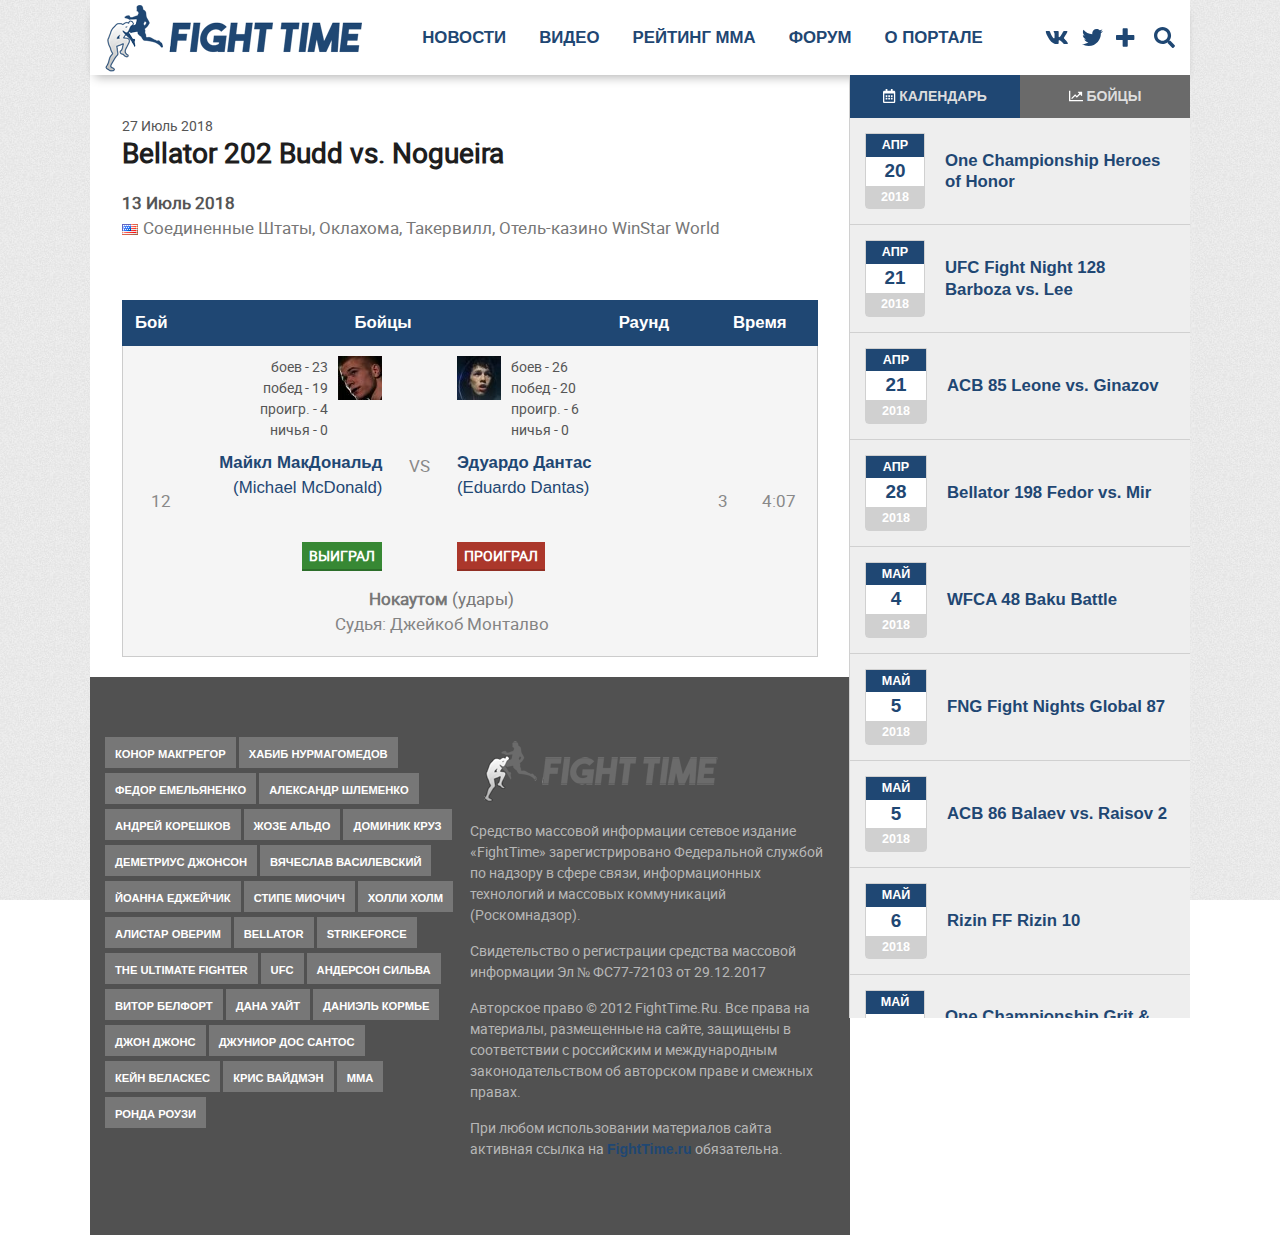
==== commit 79da10fd: "no message" ====
--- a/event.html
+++ b/event.html
@@ -136,7 +136,7 @@
         <!-- main-->
         <div class="main main-page-fighter">
           <!-- news-post-->
-          <div class="news-post" id="fb-events">
+          <div class="base-content news-post" id="fb-events">
             <div class="news-post-title fighter-title"><span class="fighter-title_date">27 Июль 2018</span>
               <h1>Bellator 202 Budd vs. Nogueira</h1>
             </div>
@@ -147,7 +147,7 @@
           </div>
           <!-- end new post-->
           <!-- events table-box-->
-          <div class="table-box">
+          <div class="base-content table-box">
             <div class="events-table-head">
               <div class="row no-gutters">
                 <div class="col-1 table-head_col events-table-head-col"><span>Бой</span></div>
--- a/css/main.css
+++ b/css/main.css
@@ -4088,6 +4088,9 @@
   width: -webkit-calc(100% - 340px);
   width: calc(100% - 340px);
   padding: 20px 2.93255131965%; }
+  @media only screen and (min-width: 320px) and (max-width: 1027px) {
+    .base-content {
+      width: 100%; } }
 
 .head-wrap {
   position: relative;
@@ -4648,6 +4651,422 @@
         min-width: 400px;
         width: 100%; } }
 
+/*=================
+page fighter
+==================*/
+.fighter-title {
+  margin-top: 0; }
+  .fighter-title h1 {
+    font-size: 1.6em;
+    font-weight: 700; }
+
+.fighter-subtitle {
+  margin: 20px 0;
+  font-size: 1.3em;
+  font-weight: 700;
+  color: #2b2b2b; }
+
+.fighter-main-img {
+  margin-right: 22px; }
+  @media only screen and (min-width: 320px) and (max-width: 960px) {
+    .fighter-main-img {
+      margin-right: 0;
+      text-align: center; } }
+  .fighter-main-img img {
+    width: auto; }
+
+.fighter-info {
+  display: -webkit-box;
+  display: -ms-flexbox;
+  display: flex;
+  -webkit-box-pack: justify;
+  -ms-flex-pack: justify;
+  justify-content: space-between;
+  -ms-flex-wrap: wrap;
+  flex-wrap: wrap;
+  font-size: 1.2em;
+  margin-bottom: 10px; }
+  @media only screen and (min-width: 320px) and (max-width: 1027px) {
+    .fighter-info {
+      margin: 0 20px;
+      margin-bottom: 10px; } }
+
+.birthday__title,
+.age__title {
+  font-weight: 700; }
+
+.location-address {
+  display: -webkit-box;
+  display: -ms-flexbox;
+  display: flex; }
+  .location-address span {
+    font-weight: 700;
+    text-transform: uppercase; }
+  .location-address__title {
+    margin-right: 10px;
+    font-size: 1.2em; }
+
+.bio {
+  display: -webkit-box;
+  display: -ms-flexbox;
+  display: flex;
+  -webkit-box-pack: justify;
+  -ms-flex-pack: justify;
+  justify-content: space-between;
+  -ms-flex-wrap: wrap;
+  flex-wrap: wrap;
+  margin-bottom: 10px;
+  font-size: 1.2em; }
+  .bio__title {
+    font-weight: 700; }
+  .bio__value {
+    font-weight: 700;
+    color: #919191; }
+  @media only screen and (min-width: 320px) and (max-width: 1027px) {
+    .bio {
+      margin: 0 20px;
+      margin-bottom: 10px; } }
+
+/*=================
+stat
+==================*/
+.stat {
+  margin-bottom: 20px; }
+  @media only screen and (min-width: 320px) and (max-width: 1027px) {
+    .stat {
+      margin: 0 20px;
+      margin-bottom: 10px; } }
+  .stat-box {
+    display: -webkit-box;
+    display: -ms-flexbox;
+    display: flex; }
+  .stat__wins {
+    color: #378834; }
+  .stat-title {
+    color: #515151;
+    font-size: 1em;
+    text-transform: none; }
+  .stat-sub_title {
+    color: #919191; }
+  .stat__loss {
+    color: #ab372b; }
+  .stat-sub-box {
+    margin-top: 10px; }
+    .stat-sub-box_black {
+      color: #373737; }
+    .stat-sub-box_block {
+      margin-left: -13px; }
+
+.title {
+  color: #378834;
+  text-transform: uppercase;
+  font-size: 1.1em;
+  font-weight: 700;
+  width: auto;
+  min-width: 110px;
+  text-align: right;
+  -ms-flex-negative: 0;
+  flex-shrink: 0; }
+  .title__loss {
+    color: #ab372b; }
+
+.count {
+  width: 35px;
+  margin: 0 10px 2px;
+  text-align: center;
+  background-color: #378834;
+  font-weight: 900;
+  color: #fff;
+  -ms-flex-negative: 0;
+  flex-shrink: 0; }
+  .count__loss {
+    background: #ab372b; }
+    .count__loss_black {
+      background: #373737;
+      color: #fff; }
+
+.title, .count, .graph, .line, .percent {
+  line-height: 25px;
+  height: 25px; }
+
+.percent {
+  position: absolute;
+  top: 0;
+  right: -36px;
+  min-width: 33px;
+  margin-left: 10px; }
+
+.graph {
+  margin-right: 36px; }
+
+.line {
+  position: relative;
+  display: block;
+  background-color: #378834; }
+
+/*=================
+table-box
+==================*/
+.table-box {
+  padding: 20px 2.93255131965%; }
+
+.table-head {
+  border-left: 1px solid #1f4773;
+  border-right: 1px solid #1f4773; }
+  @media only screen and (min-width: 320px) and (max-width: 960px) {
+    .table-head {
+      display: none; } }
+  .table-head_col {
+    color: #fff;
+    font-size: 1.2em;
+    font-weight: 600;
+    font-family: "Roboto Condensed", sans-serif;
+    background-color: #1f4773;
+    padding: 10px 5px;
+    border-right: 1px solid #ccc;
+    text-align: center; }
+    .table-head_col:last-child {
+      border-right: none; }
+
+.table-body {
+  border-left: 1px solid #ccc; }
+  @media only screen and (min-width: 320px) and (max-width: 960px) {
+    .table-body {
+      position: relative;
+      border-top: 1px solid #ccc;
+      border-right: 1px solid #ccc; } }
+  .table-body:nth-child(2n) {
+    background: #f5f5f5; }
+  .table-body_box {
+    display: -webkit-box;
+    display: -ms-flexbox;
+    display: flex;
+    -webkit-box-orient: vertical;
+    -webkit-box-direction: normal;
+    -ms-flex-direction: column;
+    flex-direction: column;
+    -webkit-box-pack: center;
+    -ms-flex-pack: center;
+    justify-content: center;
+    padding: 10px !important;
+    border-right: 1px solid #ccc;
+    border-bottom: 1px solid #ccc; }
+    @media only screen and (min-width: 320px) and (max-width: 960px) {
+      .table-body_box {
+        -webkit-box-align: center;
+        -ms-flex-align: center;
+        align-items: center;
+        border-bottom: 0;
+        border-right: none; } }
+    .table-body_box:first-child {
+      -webkit-box-orient: horizontal;
+      -webkit-box-direction: normal;
+      -ms-flex-direction: row;
+      flex-direction: row;
+      -ms-flex-wrap: wrap;
+      flex-wrap: wrap; }
+    .table-body_box:nth-child(2) {
+      -webkit-box-pack: start;
+      -ms-flex-pack: start;
+      justify-content: flex-start; }
+    .table-body_box p {
+      margin: auto 0; }
+  .table-body_link {
+    min-height: 75px;
+    width: 49%;
+    font-size: 1.2em;
+    font-weight: 600; }
+    @media only screen and (min-width: 320px) and (max-width: 960px) {
+      .table-body_link {
+        width: 100%;
+        min-height: auto;
+        text-align: center;
+        margin: 10px 0;
+        -webkit-box-ordinal-group: 0;
+        -ms-flex-order: -1;
+        order: -1; } }
+    .table-body_link span {
+      font-weight: normal; }
+  @media only screen and (min-width: 320px) and (max-width: 960px) {
+    .table-body:last-child {
+      border-bottom: 1px solid #ccc; } }
+
+.result-wrap {
+  width: 45%; }
+
+.table-body .result {
+  color: #fff;
+  background-color: #378834;
+  border-bottom: 2px solid #2c6e2a;
+  padding: 4px 7px;
+  font-size: 1em;
+  font-weight: bold;
+  text-transform: uppercase; }
+  .table-body .result.loss {
+    background-color: #ab372b;
+    border-bottom: 2px solid #912f24; }
+
+@media only screen and (min-width: 320px) and (max-width: 960px) {
+  .mob-table-title {
+    font-weight: 700; }
+    .mob-table-title span {
+      display: block;
+      text-align: center;
+      font-weight: normal; } }
+
+@media only screen and (min-width: 320px) and (max-width: 960px) {
+  p.mob-table-title {
+    margin: 10px 0; } }
+
+.mob-data-number {
+  display: none; }
+  @media only screen and (min-width: 320px) and (max-width: 960px) {
+    .mob-data-number {
+      display: inline-block;
+      font-weight: 700; } }
+
+@media only screen and (min-width: 320px) and (max-width: 960px) {
+  .mob-order-1 {
+    -webkit-box-ordinal-group: 2;
+    -ms-flex-order: 1;
+    order: 1;
+    text-align: center; }
+  .mob-order-2 {
+    -webkit-box-ordinal-group: 3;
+    -ms-flex-order: 2;
+    order: 2;
+    text-align: left; }
+  .mob-order-num {
+    position: absolute;
+    right: 0;
+    top: 65%;
+    width: 50%; }
+  .mob-order-num2 {
+    right: 75px; } }
+
+/*=================
+event
+==================*/
+.events_date {
+  font-weight: 700;
+  font-size: 1.2em; }
+
+.events_place {
+  color: #777;
+  font-weight: normal;
+  font-size: 1.2em;
+  margin-bottom: 20px; }
+  .events_place span {
+    margin-left: 5px; }
+  .events_place img {
+    max-width: 100%;
+    width: 16px;
+    height: 11px; }
+
+.events-table-head {
+  border: none; }
+  @media only screen and (min-width: 320px) and (max-width: 1024px) {
+    .events-table-head {
+      display: none; } }
+
+.events-table-head-col {
+  padding: 10px !important;
+  border-right: none; }
+
+.events-table-body {
+  border-right: 1px solid #ccc;
+  border-bottom: 1px solid #ccc;
+  padding: 10px !important; }
+
+.fightinfo-item {
+  display: -webkit-box;
+  display: -ms-flexbox;
+  display: flex;
+  margin-bottom: 10px;
+  -webkit-box-pack: end;
+  -ms-flex-pack: end;
+  justify-content: flex-end;
+  text-align: right; }
+  @media only screen and (min-width: 320px) and (max-width: 478px) {
+    .fightinfo-item {
+      width: 100%;
+      -ms-flex-wrap: wrap;
+      flex-wrap: wrap; } }
+  .fightinfo-item_loss {
+    -webkit-box-pack: start;
+    -ms-flex-pack: start;
+    justify-content: flex-start;
+    text-align: left; }
+
+@media only screen and (min-width: 320px) and (max-width: 478px) {
+  .fightinfo-pic {
+    width: 100%; } }
+
+.fightinfo-pic-pic img {
+  width: auto; }
+
+.fightinfo-item_content {
+  margin: 0 10px; }
+  @media only screen and (min-width: 320px) and (max-width: 478px) {
+    .fightinfo-item_content {
+      margin: 0;
+      -webkit-box-ordinal-group: 3;
+      -ms-flex-order: 2;
+      order: 2; } }
+
+.fightinfo-vs {
+  text-transform: uppercase;
+  font-size: 1.2em;
+  color: #898989;
+  display: -webkit-box;
+  display: -ms-flexbox;
+  display: flex;
+  -webkit-box-align: center;
+  -ms-flex-align: center;
+  align-items: center;
+  -webkit-box-pack: center;
+  -ms-flex-pack: center;
+  justify-content: center; }
+  @media only screen and (min-width: 320px) and (max-width: 1024px) {
+    .fightinfo-vs {
+      display: none; } }
+
+.fightinfo .table-body_link {
+  display: -webkit-box;
+  display: -ms-flexbox;
+  display: flex;
+  -webkit-box-align: end;
+  -ms-flex-align: end;
+  align-items: flex-end;
+  -webkit-box-orient: vertical;
+  -webkit-box-direction: normal;
+  -ms-flex-direction: column;
+  flex-direction: column;
+  width: 100%;
+  margin-bottom: 20px; }
+  .fightinfo .table-body_link_loss {
+    -webkit-box-align: start;
+    -ms-flex-align: start;
+    align-items: flex-start; }
+
+.fightinfo .result-wrap {
+  width: 100%;
+  text-align: right;
+  margin-bottom: 10px; }
+  .fightinfo .result-wrap_loss {
+    text-align: left; }
+
+.fightinfo .referee-outcome {
+  margin: 10px 0;
+  font-size: 1.2em;
+  color: #848484; }
+
+.fightinfo .outcome {
+  font-weight: 900;
+  color: #777; }
+  .fightinfo .outcome .method {
+    font-weight: normal; }
+
 /*==============
 main
 ==============*/
@@ -4661,6 +5080,9 @@
   display: flex;
   -ms-flex-wrap: wrap;
   flex-wrap: wrap; }
+  @media only screen and (min-width: 320px) and (max-width: 1130px) {
+    .home-content-list {
+      padding-left: 13px; } }
 
 .home-content-item {
   margin-bottom: 30px; }
@@ -4735,6 +5157,7 @@
   .home-widge-box-pic img {
     min-width: 600px;
     width: 100%;
+    height: auto;
     margin: auto;
     position: absolute;
     top: -9999px;
@@ -4775,7 +5198,9 @@
   position: relative;
   height: 120px; }
   .home-widget-grid img {
-    min-width: 300px; }
+    min-width: 300px;
+    width: 100%;
+    height: auto; }
 
 /*=================
 story section
@@ -4793,6 +5218,8 @@
 .story-widget-grid {
   position: relative;
   height: 240px; }
+  .story-widget-grid img {
+    width: 100%; }
 
 .page-load-status {
   background: #00aeef;
@@ -4812,10 +5239,7 @@
 social-news-post
 ==================*/
 .social-news-post {
-  padding: 20px 2.93255131965%;
-  100%: -moz-calc(340px);
-  100%: -webkit-calc(340px);
-  100%: calc(340px); }
+  padding: 20px 2.93255131965%; }
 
 .social-news-post_title {
   position: relative;
@@ -4932,9 +5356,6 @@
   font-size: .8em;
   color: #777; }
 
-.HoverCardPhotos {
-  margin-top: 12px; }
-
 .hover-card-photos {
   margin-top: 10px;
   display: -webkit-box;
@@ -5062,10 +5483,7 @@
     color: #fff; }
 
 .post-latest-header {
-  padding: 30px 0 0 0;
-  100%: -moz-calc(340px);
-  100%: -webkit-calc(340px);
-  100%: calc(340px); }
+  padding: 30px 0 0 0; }
 
 .post-latest h2 {
   position: relative;
@@ -5088,436 +5506,9 @@
     z-index: 100; }
 
 /*=================
-FIGHTER
-==================*/
-.fighter-title {
-  margin-top: 0; }
-  .fighter-title h1 {
-    font-size: 1.6em;
-    font-weight: 700; }
-
-.fighter-main-img {
-  margin-right: 22px; }
-  .fighter-main-img img {
-    width: auto; }
-
-.fighter-info {
-  display: -webkit-box;
-  display: -ms-flexbox;
-  display: flex;
-  -webkit-box-pack: justify;
-  -ms-flex-pack: justify;
-  justify-content: space-between;
-  -ms-flex-wrap: wrap;
-  flex-wrap: wrap;
-  font-size: 1.2em;
-  margin-bottom: 10px; }
-
-.birthday__title,
-.age__title {
-  font-weight: 700; }
-
-.location-address {
-  display: -webkit-box;
-  display: -ms-flexbox;
-  display: flex; }
-  .location-address span {
-    font-weight: 700;
-    text-transform: uppercase; }
-
-.location-address__title {
-  margin-right: 10px;
-  font-size: 1.2em; }
-
-.bio {
-  display: -webkit-box;
-  display: -ms-flexbox;
-  display: flex;
-  -webkit-box-pack: justify;
-  -ms-flex-pack: justify;
-  justify-content: space-between;
-  -ms-flex-wrap: wrap;
-  flex-wrap: wrap;
-  margin-bottom: 10px;
-  font-size: 1.2em; }
-
-.bio__title {
-  font-weight: 700; }
-
-.bio__value {
-  font-weight: 700;
-  color: #919191; }
-
-/*=================
-stat
-==================*/
-.stat {
-  margin-bottom: 20px; }
-
-.stat-box {
-  display: -webkit-box;
-  display: -ms-flexbox;
-  display: flex; }
-
-.stat__wins {
-  color: #378834; }
-
-.title {
-  color: #378834;
-  text-transform: uppercase;
-  font-size: 1.1em;
-  font-weight: 700;
-  width: auto;
-  min-width: 110px;
-  text-align: right;
-  -ms-flex-negative: 0;
-  flex-shrink: 0; }
-
-.stat-sub_title {
-  color: #919191; }
-
-.stat-title {
-  color: #515151;
-  font-size: 1em;
-  text-transform: none; }
-
-.count {
-  width: 35px;
-  margin: 0 10px 2px;
-  text-align: center;
-  background-color: #378834;
-  font-weight: 900;
-  color: #fff;
-  -ms-flex-negative: 0;
-  flex-shrink: 0; }
-
-.title, .count, .graph, .line, .percent {
-  line-height: 25px;
-  height: 25px; }
-
-.percent {
-  position: absolute;
-  top: 0;
-  right: -36px;
-  min-width: 33px;
-  margin-left: 10px; }
-
-.graph {
-  margin-right: 36px; }
-
-.line {
-  position: relative;
-  display: block;
-  background-color: #378834; }
-
-.title__loss {
-  color: #ab372b; }
-
-.stat__loss {
-  color: #ab372b; }
-
-.stat-sub-box {
-  margin-top: 10px; }
-
-.stat-sub-box_black {
-  color: #373737; }
-
-.count__loss_black {
-  background: #373737;
-  color: #fff; }
-
-.count__loss {
-  background: #ab372b; }
-
-.fighter-subtitle {
-  margin: 20px 0;
-  font-size: 1.3em;
-  font-weight: 700;
-  color: #2b2b2b; }
-
-.stat-sub-box_block {
-  margin-left: -13px; }
-
-/*=================
-table-box
-==================*/
-.table-box {
-  100%: -moz-calc(340px);
-  100%: -webkit-calc(340px);
-  100%: calc(340px);
-  padding: 20px 2.93255131965%; }
-
-.table-head {
-  border-left: 1px solid #1f4773;
-  border-right: 1px solid #1f4773; }
-  .table-head_col {
-    color: #fff;
-    font-size: 1.2em;
-    font-weight: 600;
-    font-family: "Roboto Condensed", sans-serif;
-    background-color: #1f4773;
-    padding: 10px 5px;
-    border-right: 1px solid #ccc;
-    text-align: center; }
-    .table-head_col:last-child {
-      border-right: none; }
-
-.table-body {
-  border-left: 1px solid #ccc; }
-  .table-body:nth-child(2n) {
-    background: #f5f5f5; }
-  .table-body_box {
-    display: -webkit-box;
-    display: -ms-flexbox;
-    display: flex;
-    -webkit-box-orient: vertical;
-    -webkit-box-direction: normal;
-    -ms-flex-direction: column;
-    flex-direction: column;
-    -webkit-box-pack: center;
-    -ms-flex-pack: center;
-    justify-content: center;
-    padding: 10px !important;
-    border-right: 1px solid #ccc;
-    border-bottom: 1px solid #ccc; }
-    .table-body_box:first-child {
-      -webkit-box-orient: horizontal;
-      -webkit-box-direction: normal;
-      -ms-flex-direction: row;
-      flex-direction: row;
-      -ms-flex-wrap: wrap;
-      flex-wrap: wrap; }
-    .table-body_box:nth-child(2) {
-      -webkit-box-pack: start;
-      -ms-flex-pack: start;
-      justify-content: flex-start; }
-    .table-body_box p {
-      margin: auto 0; }
-  .table-body_link {
-    min-height: 75px;
-    width: 49%;
-    font-size: 1.2em;
-    font-weight: 600; }
-    .table-body_link span {
-      font-weight: normal; }
-
-.result-wrap {
-  width: 45%; }
-
-.table-body .result {
-  color: #fff;
-  background-color: #378834;
-  border-bottom: 2px solid #2c6e2a;
-  padding: 4px 7px;
-  font-size: 1em;
-  font-weight: bold;
-  text-transform: uppercase; }
-  .table-body .result.loss {
-    background-color: #ab372b;
-    border-bottom: 2px solid #912f24; }
-
-.mob-data-number {
-  display: none; }
-
-/*=================
-event
-==================*/
-.events_date {
-  font-weight: 700;
-  font-size: 1.2em; }
-
-.events_place {
-  color: #777;
-  font-weight: normal;
-  font-size: 1.2em;
-  margin-bottom: 20px; }
-  .events_place span {
-    margin-left: 5px; }
-  .events_place img {
-    max-width: 100%;
-    width: 16px;
-    height: 11px; }
-
-.events-table-head {
-  border: none; }
-  @media only screen and (min-width: 320px) and (max-width: 1024px) {
-    .events-table-head {
-      display: none; } }
-
-.events-table-head-col {
-  padding: 10px !important;
-  border-right: none; }
-
-.events-table-body {
-  border-right: 1px solid #ccc;
-  border-bottom: 1px solid #ccc;
-  padding: 10px !important; }
-
-.fightinfo-item {
-  display: -webkit-box;
-  display: -ms-flexbox;
-  display: flex;
-  margin-bottom: 10px;
-  -webkit-box-pack: end;
-  -ms-flex-pack: end;
-  justify-content: flex-end;
-  text-align: right; }
-  @media only screen and (min-width: 320px) and (max-width: 478px) {
-    .fightinfo-item {
-      width: 100%;
-      -ms-flex-wrap: wrap;
-      flex-wrap: wrap; } }
-  .fightinfo-item_loss {
-    -webkit-box-pack: start;
-    -ms-flex-pack: start;
-    justify-content: flex-start;
-    text-align: left; }
-
-@media only screen and (min-width: 320px) and (max-width: 478px) {
-  .fightinfo .fightinfo-pic {
-    width: 100%; } }
-
-.fightinfo-pic img {
-  width: auto; }
-
-.fightinfo-item_content {
-  margin: 0 10px; }
-  @media only screen and (min-width: 320px) and (max-width: 478px) {
-    .fightinfo-item_content {
-      margin: 0;
-      -webkit-box-ordinal-group: 3;
-      -ms-flex-order: 2;
-      order: 2; } }
-
-.fightinfo-vs {
-  text-transform: uppercase;
-  font-size: 1.2em;
-  color: #898989;
-  display: -webkit-box;
-  display: -ms-flexbox;
-  display: flex;
-  -webkit-box-align: center;
-  -ms-flex-align: center;
-  align-items: center;
-  -webkit-box-pack: center;
-  -ms-flex-pack: center;
-  justify-content: center; }
-  @media only screen and (min-width: 320px) and (max-width: 1024px) {
-    .fightinfo-vs {
-      display: none; } }
-
-.fightinfo .table-body_link {
-  display: -webkit-box;
-  display: -ms-flexbox;
-  display: flex;
-  -webkit-box-align: end;
-  -ms-flex-align: end;
-  align-items: flex-end;
-  -webkit-box-orient: vertical;
-  -webkit-box-direction: normal;
-  -ms-flex-direction: column;
-  flex-direction: column;
-  width: 100%;
-  margin-bottom: 20px; }
-  .fightinfo .table-body_link_loss {
-    -webkit-box-align: start;
-    -ms-flex-align: start;
-    align-items: flex-start; }
-
-.fightinfo .result-wrap {
-  width: 100%;
-  text-align: right;
-  margin-bottom: 10px; }
-  .fightinfo .result-wrap_loss {
-    text-align: left; }
-
-.fightinfo .referee-outcome {
-  margin: 10px 0;
-  font-size: 1.2em;
-  color: #848484; }
-
-.fightinfo .outcome {
-  font-weight: 900;
-  color: #777; }
-  .fightinfo .outcome .method {
-    font-weight: normal; }
-
-/*=================
 adaptive
 ==================*/
-@media only screen and (min-width: 320px) and (max-width: 1024px) {
-  .list-box {
-    display: none; }
-  .foot-widget-pic {
-    margin: 20px 0; }
-  .home-content-list {
-    padding-left: 13px; }
-  .fighter-info, .bio, .stat {
-    margin: 0 20px;
-    margin-bottom: 10px; } }
-
-@media screen and (max-width: 960px) and (min-width: 320px) {
-  .fighter-main-img {
-    text-align: center;
-    margin-right: 0; }
-    .fighter-main-img img {
-      width: auto; }
-  .table-head {
-    display: none; }
-  .table-body {
-    position: relative;
-    border-top: 1px solid #ccc;
-    border-right: 1px solid #ccc; }
-    .table-body_link {
-      width: 100%;
-      min-height: auto;
-      text-align: center;
-      margin: 10px 0;
-      -webkit-box-ordinal-group: 0;
-      -ms-flex-order: -1;
-      order: -1; }
-    .table-body:last-child {
-      border-bottom: 1px solid #ccc; }
-    .table-body_box {
-      -webkit-box-align: center;
-      -ms-flex-align: center;
-      align-items: center;
-      border-bottom: 0;
-      border-right: none; }
-  .mob-order-1 {
-    -webkit-box-ordinal-group: 2;
-    -ms-flex-order: 1;
-    order: 1;
-    text-align: center; }
-  .mob-order-2 {
-    -webkit-box-ordinal-group: 3;
-    -ms-flex-order: 2;
-    order: 2;
-    text-align: left; }
-  .mob-order-num {
-    position: absolute;
-    right: 0;
-    top: 65%;
-    width: 50%; }
-  .mob-order-num2 {
-    right: 75px; }
-  p.mob-table-title {
-    margin: 10px 0; }
-  .mob-data-number {
-    display: inline-block;
-    font-weight: 700; }
-  .mob-table-title {
-    font-weight: 700; }
-    .mob-table-title span {
-      display: block;
-      text-align: center;
-      font-weight: normal; } }
-
 @media screen and (max-width: 768px) and (min-width: 320px) {
-  .news-post {
-    padding: 15px; }
-  .page-fighter_info {
-    display: block; }
   .fighter-main-img {
     text-align: center;
     margin-right: 0;
@@ -5538,20 +5529,56 @@
   right: 0;
   border-left: 1px solid #d0d0d0;
   z-index: 99; }
+  @media only screen and (min-width: 320px) and (max-width: 1027px) {
+    .sidebar-wrap {
+      position: fixed;
+      top: 52px;
+      right: -300px;
+      -webkit-transition: all 300ms ease;
+      -o-transition: all 300ms ease;
+      transition: all 300ms ease;
+      -webkit-box-shadow: 0px 0px 0px 0px rgba(0, 0, 0, 0.75);
+      box-shadow: 0px 0px 0px 0px rgba(0, 0, 0, 0.75);
+      border-left: 10px solid #1f4773; } }
+  @media only screen and (min-width: 320px) and (max-width: 480px) {
+    .sidebar-wrap {
+      width: 100%;
+      left: 0;
+      right: 0;
+      border-left: 0; } }
 
 .sidebar-container {
   background: #eee;
   width: 340px; }
+  @media only screen and (min-width: 320px) and (max-width: 1027px) {
+    .sidebar-container {
+      width: 300px; } }
+  @media only screen and (min-width: 320px) and (max-width: 480px) {
+    .sidebar-container {
+      width: 100%; } }
   .sidebar-container_fixed {
     position: fixed;
     -webkit-transform: translateX(-100%);
     -ms-transform: translateX(-100%);
     transform: translateX(-100%);
     top: 76px; }
+    @media only screen and (min-width: 320px) and (max-width: 1027px) {
+      .sidebar-container_fixed {
+        position: relative;
+        -webkit-transform: none;
+        -ms-transform: none;
+        transform: none;
+        top: 52px; } }
 
 .sidebar {
   position: relative;
   width: 340px; }
+  @media only screen and (min-width: 320px) and (max-width: 1027px) {
+    .sidebar {
+      width: 300px; } }
+  @media only screen and (min-width: 320px) and (max-width: 480px) {
+    .sidebar {
+      width: 100%; } }
 
 .tabs {
   display: -webkit-box;
@@ -5565,6 +5592,14 @@
   align-items: center;
   width: 340px;
   height: 43px; }
+  @media only screen and (min-width: 320px) and (max-width: 1027px) {
+    .tabs {
+      width: 300px; } }
+  @media only screen and (min-width: 320px) and (max-width: 480px) {
+    .tabs {
+      width: 100%;
+      position: absolute;
+      z-index: 10; } }
 
 .tab {
   width: 50%;
@@ -5588,6 +5623,17 @@
     height: 100vh;
     overflow: auto;
     background: #eee; }
+    @media only screen and (min-width: 320px) and (max-width: 480px) {
+      .tab_content {
+        position: absolute;
+        width: 100%;
+        z-index: 99;
+        top: -2000px;
+        -webkit-transition: all .3s;
+        -o-transition: all .3s;
+        transition: all .3s; }
+        .tab_content-show {
+          top: 40px; } }
 
 .sidebar-item {
   display: -webkit-box;
@@ -5621,21 +5667,18 @@
     font-weight: 700;
     text-transform: uppercase;
     padding: 5px; }
-
-.tab-num_month {
-  color: #fff;
-  background-color: #1f4773;
-  border-left: 1px solid #1f4773;
-  border-right: 1px solid #1f4773; }
-
-.tab-num_day {
-  color: #1f4773;
-  background: #fff;
-  font-size: 1.5em; }
-
-.tab-num_year {
-  color: #fff;
-  background: #d0d0d0; }
+  .tab-num_month {
+    color: #fff;
+    background-color: #1f4773;
+    border-left: 1px solid #1f4773;
+    border-right: 1px solid #1f4773; }
+  .tab-num_day {
+    color: #1f4773;
+    background: #fff;
+    font-size: 1.5em; }
+  .tab-num_year {
+    color: #fff;
+    background: #d0d0d0; }
 
 .tab-content_desc {
   line-height: 130%;
@@ -5742,76 +5785,35 @@
   transform: rotate(-90deg);
   -webkit-transition: right 300ms ease;
   -o-transition: right 300ms ease;
-  transition: right 300ms ease; }
-
-/*=================
-adaptive sidebar
-==================*/
-@media screen and (max-width: 1024px) and (min-width: 320px) {
-  .sidebar-container_fixed {
-    position: relative;
-    -webkit-transform: none;
-    -ms-transform: none;
-    transform: none;
-    top: 0; }
-  .sidebar-wrap {
-    position: fixed;
-    top: 52px;
-    right: -340px;
-    -webkit-transition: all 300ms ease;
-    -o-transition: all 300ms ease;
-    transition: all 300ms ease;
-    -webkit-box-shadow: 0px 0px 0px 0px rgba(0, 0, 0, 0.75);
-    box-shadow: 0px 0px 0px 0px rgba(0, 0, 0, 0.75);
-    border-left: 10px solid #1f4773; }
-  .sidebar-wrap-show {
-    right: 0; }
-    .sidebar-wrap-show .fe-mobi-bt {
-      right: 310px; }
-  .fe-mobi-bt {
-    display: block; } }
-
-@media screen and (max-width: 480px) and (min-width: 320px) {
-  .sidebar-wrap {
-    width: 100%;
-    left: 0;
-    right: 0;
-    border-left: 0; }
-    .sidebar-wrap .sidebar-container {
-      width: 100%; }
-  .tabs {
-    position: absolute;
-    z-index: 10; }
-  .sidebar, .tabs {
-    width: 100%; }
-  .tab_content {
-    position: absolute;
-    width: 100%;
-    z-index: 99;
-    top: -2000px;
-    -webkit-transition: all .3s;
-    -o-transition: all .3s;
-    transition: all .3s; }
-    .tab_content-show {
-      top: 40px; }
-  .fe-mobi-bt {
-    display: absolute;
-    -webkit-transform: rotate(0);
-    -ms-transform: rotate(0);
-    transform: rotate(0);
-    top: 143px;
-    width: 100%;
-    right: 0;
-    left: 0;
-    border-radius: 0;
-    padding: 11px 10px;
-    z-index: 9999; } }
-
-@media screen and (max-width: 375px) and (min-width: 320px) {
-  .sidebar-wrap-show {
-    right: -20px; }
-    .sidebar-wrap-show .fe-mobi-bt {
-      right: 285px; } }
+  transition: right 300ms ease;
+  cursor: pointer; }
+  @media only screen and (min-width: 320px) and (max-width: 1027px) {
+    .fe-mobi-bt {
+      display: block; } }
+  @media only screen and (min-width: 320px) and (max-width: 480px) {
+    .fe-mobi-bt {
+      display: absolute;
+      -webkit-transform: rotate(0);
+      -ms-transform: rotate(0);
+      transform: rotate(0);
+      top: 143px;
+      width: 100%;
+      right: 0;
+      left: 0;
+      border-radius: 0;
+      padding: 11px 10px;
+      z-index: 9999; } }
+
+.sidebar-wrap-show {
+  right: 0; }
+  @media only screen and (min-width: 320px) and (max-width: 375px) {
+    .sidebar-wrap-show {
+      right: -20px; } }
+  .sidebar-wrap-show .fe-mobi-bt {
+    right: 270px; }
+    @media only screen and (min-width: 320px) and (max-width: 375px) {
+      .sidebar-wrap-show .fe-mobi-bt {
+        right: 285px; } }
 
 /*=================
 news
@@ -5827,6 +5829,9 @@
 
 .news-post {
   padding: 20px 2.93255131965%; }
+  @media only screen and (min-width: 320px) and (max-width: 768px) {
+    .news-post {
+      padding: 15px; } }
 
 .news-post-cat-date {
   display: inline-block;
@@ -5908,6 +5913,9 @@
 
 .list-box-item:hover .prev-prev-text {
   left: 0; }
+
+.list-box-item:hover .list-box__link {
+  opacity: 0; }
 
 .list-content {
   position: absolute;
@@ -5929,15 +5937,6 @@
   padding: 15px;
   background: #1f4773; }
 
-.list-box-item:hover .prev-next-text {
-  right: 0; }
-
-.list-box-item:hover .prev-prev-text {
-  left: 0; }
-
-.list-box-item:hover .list-box__link {
-  opacity: 0; }
-
 /*=================
 footer
 ==================*/
@@ -5966,6 +5965,9 @@
 
 .foot-widget-pic {
   margin-bottom: 15px; }
+  @media only screen and (min-width: 320px) and (max-width: 1130px) {
+    .foot-widget-pic {
+      margin: 15px 0; } }
   .foot-widget-pic img {
     width: auto; }
 
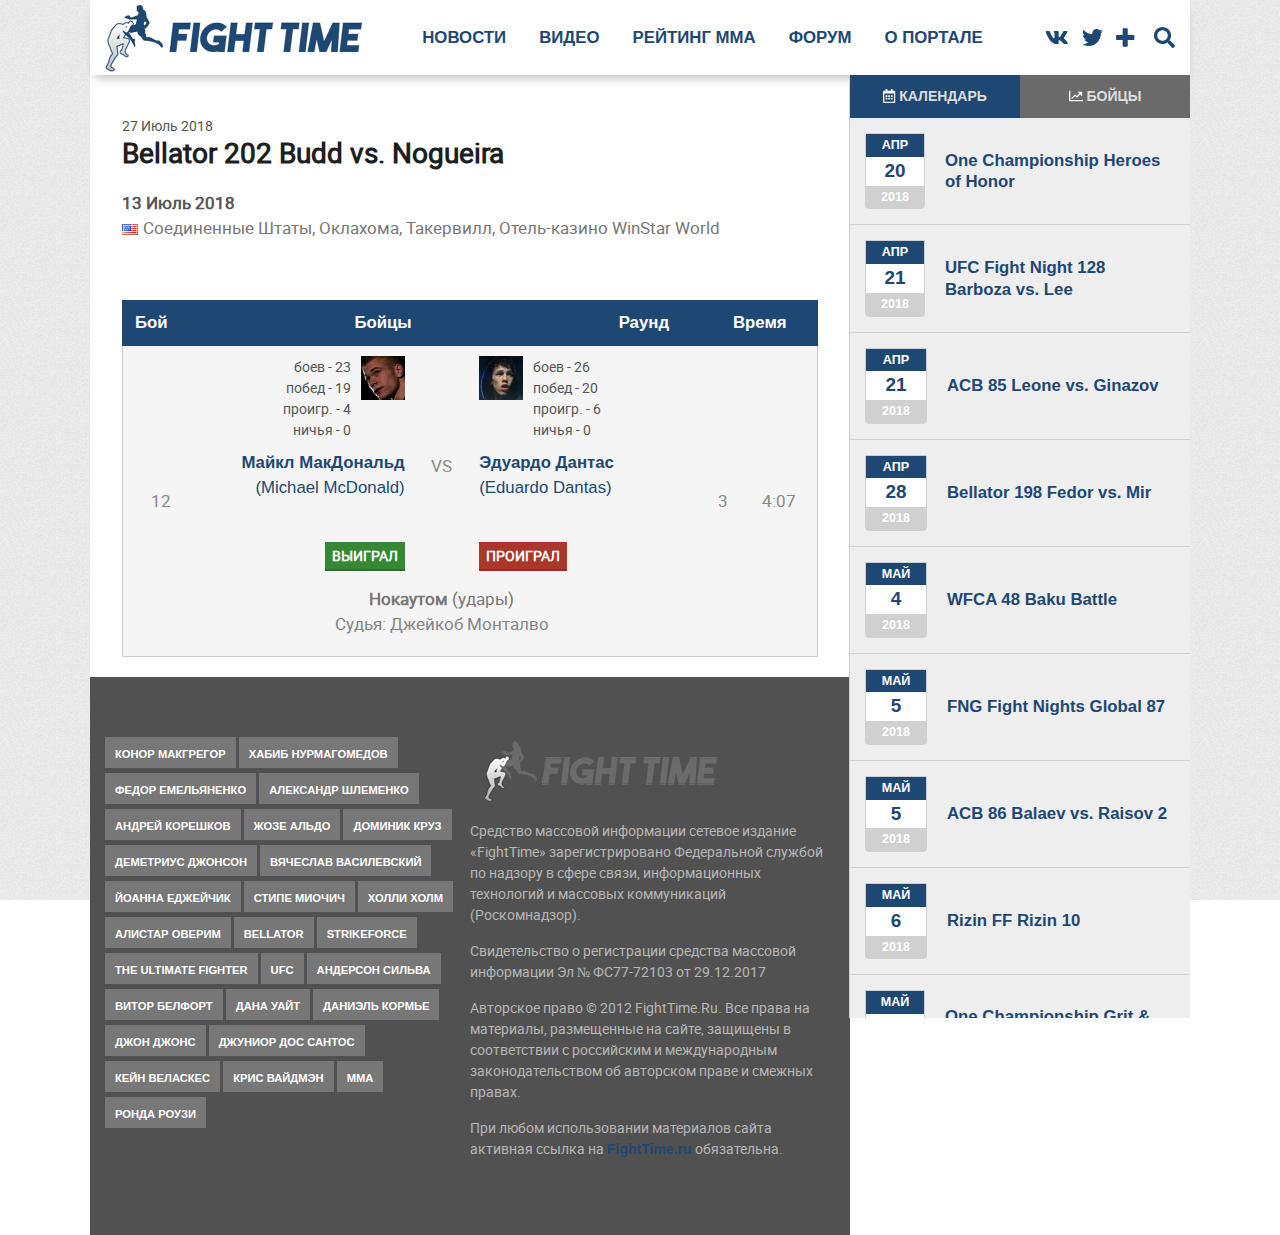
==== commit 6dc02811: "no message" ====
--- a/event.html
+++ b/event.html
@@ -159,7 +159,7 @@
             <div class="row no-gutters table-body events-table-body">
               <div class="col-1 fightinfo-vs"><span>12</span></div>
               <div class="col-lg-9 col-sm-12">
-                <div class="row fightinfo">
+                <div class="row fightinfo justify-content-center">
                   <div class="col-5">
                     <div class="fightinfo-item">
                       <div class="fightinfo-item_content">
--- a/css/main.css
+++ b/css/main.css
@@ -5002,7 +5002,7 @@
   .fightinfo-pic {
     width: 100%; } }
 
-.fightinfo-pic-pic img {
+.fightinfo-pic img {
   width: auto; }
 
 .fightinfo-item_content {
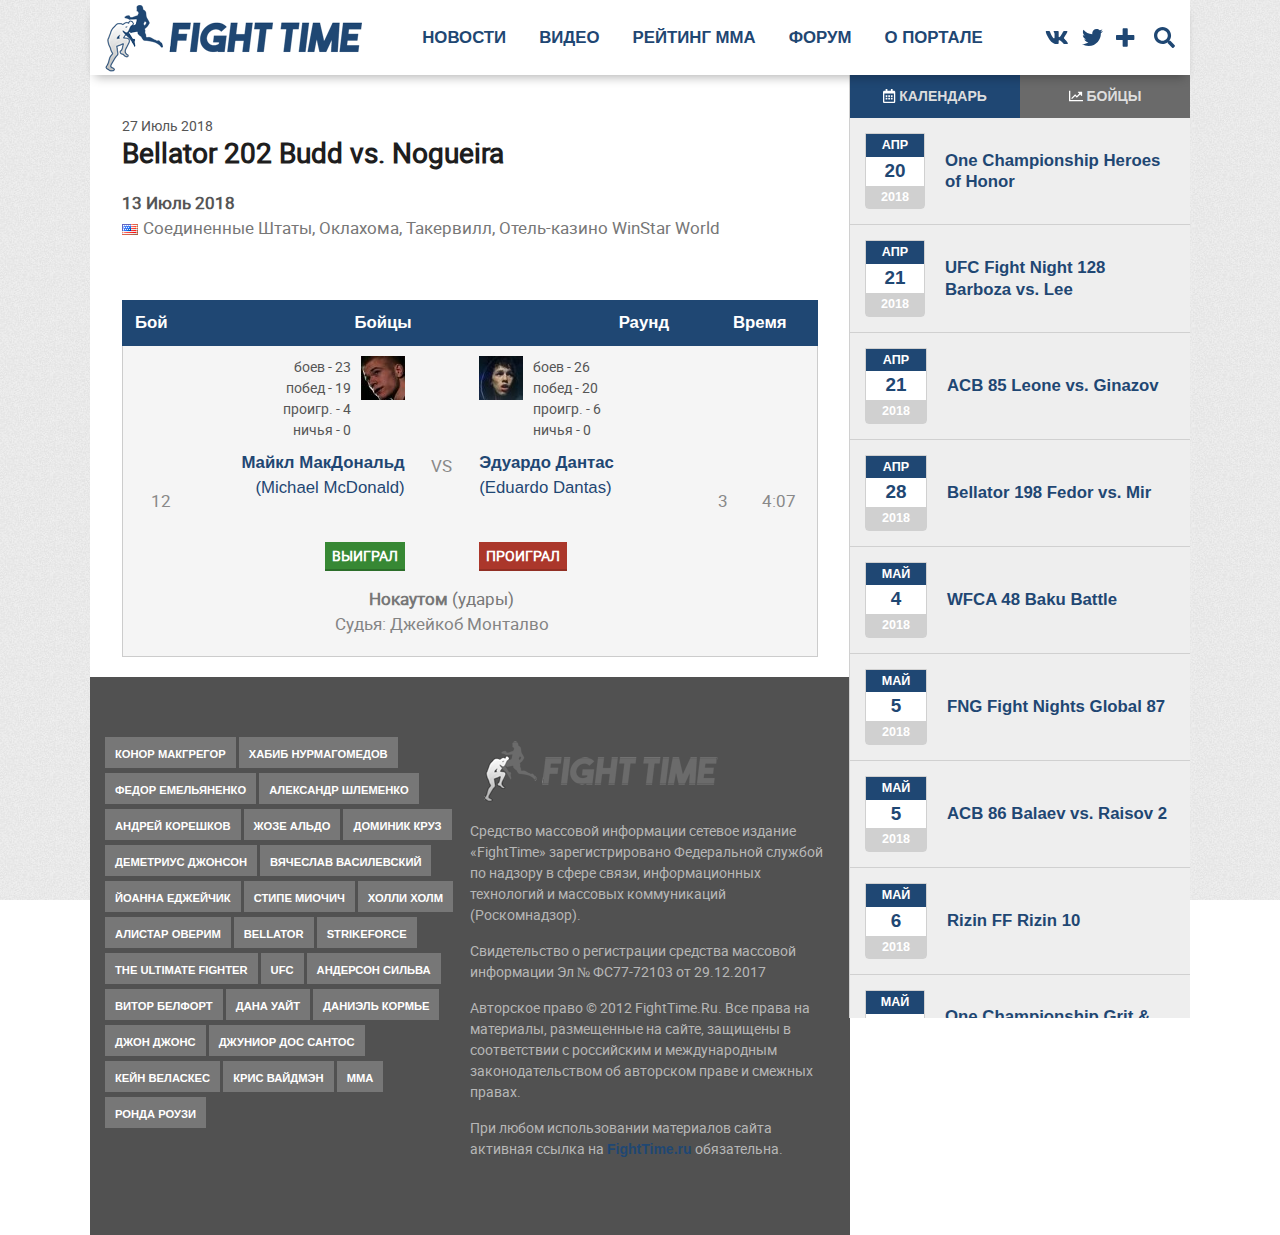
==== commit 8912eaf6: "no message" ====
--- a/event.html
+++ b/event.html
@@ -105,9 +105,6 @@
                                             </div>
                                           </div>
                                         </td>
-                                        <td class="ya-site-form__search-input-layout-r">
-                                          <input class="ya-site-form__submit" type="button" value="Найти">
-                                        </td>
                                       </tr>
                                     </tbody>
                                   </table>
--- a/css/main.css
+++ b/css/main.css
@@ -1,3 +1,4 @@
+@charset "UTF-8";
 h1, h2, h3, h4, h5, h6,
 .h1, .h2, .h3, .h4, .h5, .h6 {
   margin-bottom: 0.5rem;
@@ -4320,19 +4321,7 @@
   top: 100%;
   width: 100%;
   z-index: 2; }
-
-.search-bar-form {
-  position: relative;
-  display: -webkit-box;
-  display: -ms-flexbox;
-  display: flex;
-  -webkit-box-align: center;
-  -ms-flex-align: center;
-  align-items: center;
-  cursor: pointer; }
-  .search-bar-form .svg-inline--fa {
-    color: #fff; }
-  .search-bar-form input {
+  .search-bar input {
     position: relative;
     width: 100%;
     height: 100%;
@@ -4340,6 +4329,8 @@
     color: #fff;
     font-size: 20px;
     text-transform: uppercase; }
+  .search-bar table {
+    width: 100%; }
 
 ::-webkit-input-placeholder {
   color: #fff;
@@ -4364,14 +4355,6 @@
 /*=================
 svg icon
 ==================*/
-.search-bar-form-close {
-  position: absolute;
-  right: 0px;
-  display: inline-block;
-  font-size: 20px;
-  color: #fff;
-  cursor: pointer; }
-
 .svg-inline--fa {
   color: #1f4773; }
 
@@ -4477,6 +4460,8 @@
 
 .featured-main {
   position: relative; }
+  .featured-main:hover .play {
+    opacity: 0; }
 
 a.featured-item {
   display: block; }
@@ -4630,11 +4615,30 @@
 .read-share-comments {
   background: #00aeef; }
 
+.play {
+  position: absolute;
+  top: 50%;
+  left: 50%;
+  -webkit-transform: translate(-50%, -50%);
+  -ms-transform: translate(-50%, -50%);
+  transform: translate(-50%, -50%);
+  z-index: 5;
+  opacity: 0.8;
+  -webkit-transition: .4s;
+  -o-transition: .4s;
+  transition: .4s; }
+  .play .svg-inline--fa {
+    font-size: 3em;
+    color: #fff;
+    text-shadow: 0 0 20px #000; }
+
 .featured-sub-main {
   position: relative;
   margin-left: 1px; }
   .featured-sub-main-wrapp {
     margin-top: 1px; }
+  .featured-sub-main:hover .play {
+    opacity: 0; }
 
 .featured-sub-item-pic {
   height: 220px;
@@ -4672,6 +4676,11 @@
     .fighter-main-img {
       margin-right: 0;
       text-align: center; } }
+  @media only screen and (min-width: 320px) and (max-width: 768px) {
+    .fighter-main-img {
+      text-align: center;
+      margin-right: 0;
+      margin-bottom: 20px; } }
   .fighter-main-img img {
     width: auto; }
 
@@ -4690,10 +4699,18 @@
     .fighter-info {
       margin: 0 20px;
       margin-bottom: 10px; } }
+  @media only screen and (min-width: 320px) and (max-width: 768px) {
+    .fighter-info {
+      display: block; } }
 
 .birthday__title,
 .age__title {
   font-weight: 700; }
+
+@media only screen and (min-width: 320px) and (max-width: 768px) {
+  .birthday-age {
+    text-align: center;
+    margin-bottom: 5px; } }
 
 .location-address {
   display: -webkit-box;
@@ -4742,6 +4759,9 @@
     display: flex; }
   .stat__wins {
     color: #378834; }
+    @media only screen and (min-width: 320px) and (max-width: 768px) {
+      .stat__wins {
+        width: 100%; } }
   .stat-title {
     color: #515151;
     font-size: 1em;
@@ -4750,6 +4770,9 @@
     color: #919191; }
   .stat__loss {
     color: #ab372b; }
+    @media only screen and (min-width: 320px) and (max-width: 768px) {
+      .stat__loss {
+        width: 100%; } }
   .stat-sub-box {
     margin-top: 10px; }
     .stat-sub-box_black {
@@ -5086,49 +5109,43 @@
 
 .home-content-item {
   margin-bottom: 30px; }
-
-.home-content-link_news {
-  position: absolute;
-  bottom: -6px;
-  left: 0;
-  margin-bottom: 0; }
-
-.home-content-link_lid {
-  color: #222;
-  font-size: 1em;
-  font-weight: 700;
-  display: block; }
-  .home-content-link_lid:hover {
-    color: #f80000; }
-
-.home-content-link_desc {
-  margin-bottom: 20px; }
+  .home-content-item_wrapp {
+    position: relative;
+    margin-bottom: 10px; }
+    .home-content-item_wrapp:hover .read-share-overlay {
+      opacity: 1;
+      z-index: 1; }
 
 .home-content-link {
   position: relative;
   display: block; }
-
-.home-content-link_date {
-  color: #7b7b7b;
-  text-align: right; }
-  .home-content-link_date span {
-    font-weight: 400;
-    font-size: .9em; }
-  .home-content-link_date span:first-child {
-    margin-right: 3px; }
-
-.home-content-item_wrapp {
-  position: relative;
-  margin-bottom: 10px; }
-  .home-content-item_wrapp:hover .read-share-overlay {
-    opacity: 1;
-    z-index: 1; }
-
-.home-content-link_title {
-  font-size: 1.2em;
-  font-weight: 700;
-  line-height: 130%;
-  margin-bottom: 10px; }
+  .home-content-link_news {
+    position: absolute;
+    bottom: -6px;
+    left: 0;
+    margin-bottom: 0; }
+  .home-content-link_lid {
+    color: #222;
+    font-size: 1em;
+    font-weight: 700;
+    display: block; }
+    .home-content-link_lid:hover {
+      color: #f80000; }
+  .home-content-link_desc {
+    margin-bottom: 20px; }
+  .home-content-link_date {
+    color: #7b7b7b;
+    text-align: right; }
+    .home-content-link_date span {
+      font-weight: 400;
+      font-size: .9em; }
+    .home-content-link_date span:first-child {
+      margin-right: 3px; }
+  .home-content-link_title {
+    font-size: 1.2em;
+    font-weight: 700;
+    line-height: 130%;
+    margin-bottom: 10px; }
 
 /*===============
 	home-widget
@@ -5173,27 +5190,6 @@
     font-weight: 700;
     text-shadow: 1px 1px 2px #000; }
 
-.featured-main:hover .play,
-.featured-sub-main .play {
-  opacity: 0; }
-
-.play {
-  position: absolute;
-  top: 50%;
-  left: 50%;
-  -webkit-transform: translate(-50%, -50%);
-  -ms-transform: translate(-50%, -50%);
-  transform: translate(-50%, -50%);
-  z-index: 5;
-  opacity: 0.8;
-  -webkit-transition: .4s;
-  -o-transition: .4s;
-  transition: .4s; }
-  .play .svg-inline--fa {
-    font-size: 3em;
-    color: #fff;
-    text-shadow: 0 0 20px #000; }
-
 .home-widget-grid {
   position: relative;
   height: 120px; }
@@ -5207,19 +5203,17 @@
 ==================*/
 .story {
   padding: 0; }
-
-.story_main_wrapp {
-  display: -webkit-box;
-  display: -ms-flexbox;
-  display: flex;
-  -ms-flex-wrap: wrap;
-  flex-wrap: wrap; }
-
-.story-widget-grid {
-  position: relative;
-  height: 240px; }
-  .story-widget-grid img {
-    width: 100%; }
+  .story_main_wrapp {
+    display: -webkit-box;
+    display: -ms-flexbox;
+    display: flex;
+    -ms-flex-wrap: wrap;
+    flex-wrap: wrap; }
+  .story-widget-grid {
+    position: relative;
+    height: 240px; }
+    .story-widget-grid img {
+      width: 100%; }
 
 .page-load-status {
   background: #00aeef;
@@ -5240,46 +5234,68 @@
 ==================*/
 .social-news-post {
   padding: 20px 2.93255131965%; }
-
-.social-news-post_title {
-  position: relative;
+  .social-news-post_title {
+    position: relative;
+    display: -webkit-box;
+    display: -ms-flexbox;
+    display: flex;
+    -webkit-box-align: center;
+    -ms-flex-align: center;
+    align-items: center;
+    padding: 10px; }
+  .social-news-post_link {
+    background: #009bd6;
+    color: #fff;
+    padding: 5px 10px;
+    border-radius: 3px; }
+    .social-news-post_link:hover {
+      background: #0076a3;
+      color: #fff; }
+    .social-news-post_link-box {
+      position: absolute;
+      right: 10px; }
+
+.avatar:hover {
+  opacity: .5; }
+
+.avatar img {
+  border-radius: 50%;
+  width: 30px;
+  height: 30px; }
+
+.avatar-text {
+  margin-left: 10px; }
+
+a.user-name {
+  font-weight: 600;
+  color: #777; }
+  a.user-name:hover {
+    text-decoration: underline; }
+
+.hover-card-avatar {
+  display: -webkit-box;
+  display: -ms-flexbox;
+  display: flex;
+  -webkit-box-pack: justify;
+  -ms-flex-pack: justify;
+  justify-content: space-between; }
+  .hover-card-avatar img {
+    width: 30px;
+    height: 30px;
+    border-radius: 50%;
+    margin-right: 10px; }
+
+.hover-card-photos {
+  margin-top: 10px;
   display: -webkit-box;
   display: -ms-flexbox;
   display: flex;
   -webkit-box-align: center;
   -ms-flex-align: center;
   align-items: center;
-  padding: 10px; }
-
-.avatar:hover {
-  opacity: .5; }
-
-.avatar img {
-  border-radius: 50%;
-  width: 30px;
-  height: 30px; }
-
-.avatar-text {
-  margin-left: 10px; }
-
-a.user-name {
-  font-weight: 600;
-  color: #777; }
-  a.user-name:hover {
-    text-decoration: underline; }
-
-.social-news-post_link-box {
-  position: absolute;
-  right: 10px; }
-
-.social-news-post_link {
-  background: #009bd6;
-  color: #fff;
-  padding: 5px 10px;
-  border-radius: 3px; }
-  .social-news-post_link:hover {
-    background: #0076a3;
-    color: #fff; }
+  -webkit-box-pack: justify;
+  -ms-flex-pack: justify;
+  justify-content: space-between; }
 
 .following-text {
   display: none; }
@@ -5317,218 +5333,38 @@
   .social-media-link:hover {
     color: #009bd6;
     text-decoration: underline; }
-
-.hover-card-avatar {
-  display: -webkit-box;
-  display: -ms-flexbox;
-  display: flex;
-  -webkit-box-pack: justify;
-  -ms-flex-pack: justify;
-  justify-content: space-between; }
-  .hover-card-avatar img {
-    width: 30px;
-    height: 30px;
-    border-radius: 50%;
-    margin-right: 10px; }
-
-.social-media-link-box-hover {
-  background-color: #fff;
-  border-top-left-radius: 3px;
-  border-top-right-radius: 3px;
-  bottom: 45px;
-  height: 0;
-  left: 0;
-  overflow: hidden;
-  position: absolute;
-  -webkit-transition: .25s ease-out;
-  -o-transition: .25s ease-out;
-  transition: .25s ease-out;
-  width: 225px; }
-  .social-media-link-box-hover:hover .social-media-link-box-hover_desc {
-    text-decoration: underline; }
-
-.social-media-link-box-hover_desc {
-  color: #373737;
-  font-size: 1em;
-  font-weight: 700; }
-
-.social-media-link_status {
-  font-size: .8em;
-  color: #777; }
-
-.hover-card-photos {
-  margin-top: 10px;
-  display: -webkit-box;
-  display: -ms-flexbox;
-  display: flex;
-  -webkit-box-align: center;
-  -ms-flex-align: center;
-  align-items: center;
-  -webkit-box-pack: justify;
-  -ms-flex-pack: justify;
-  justify-content: space-between; }
+  .social-media-link-box-hover {
+    background-color: #fff;
+    border-top-left-radius: 3px;
+    border-top-right-radius: 3px;
+    bottom: 45px;
+    height: 0;
+    left: 0;
+    overflow: hidden;
+    position: absolute;
+    -webkit-transition: .25s ease-out;
+    -o-transition: .25s ease-out;
+    transition: .25s ease-out;
+    width: 225px; }
+    .social-media-link-box-hover:hover .social-media-link-box-hover_desc {
+      text-decoration: underline; }
+    .social-media-link-box-hover_desc {
+      color: #373737;
+      font-size: 1em;
+      font-weight: 700; }
+  .social-media-link_status {
+    font-size: .8em;
+    color: #777; }
 
 /*=================
-feedback
+feedback (не знала что инстаграм сам генерирует :) )
 ==================*/
-.feedback {
-  position: relative;
-  padding: 10px;
-  padding-top: 0; }
-
-.feedback-ico {
-  font-size: 1.5em;
-  cursor: pointer;
-  margin-right: 10px; }
-  .feedback-ico .svg-inline--fa {
-    color: #1e1e1e; }
-  .feedback-ico:hover .svg-inline--fa {
-    opacity: .5; }
-  .feedback-ico:active .svg-inline--fa {
-    color: #f80000; }
-
-.feedback-save {
-  position: absolute;
-  right: 12px;
-  margin-right: 0; }
-
-.feedback-caption {
-  padding-top: 10px; }
-
-.feedback__social-proof a,
-.feedback-caption_first-link {
-  font-size: 1em;
-  color: #373737;
-  font-weight: 600; }
-
-a.feedback-footer__day-link {
-  font-size: .9em;
-  color: #848484;
-  font-weight: 400;
-  text-transform: uppercase; }
-
-.feedback__social-proof a:hover,
-.feedback-caption_first-link:hover,
-.feedback-caption-comments a:hover,
-a.feedback-footer__day-link:hover {
-  text-decoration: underline; }
-
-.feedback-caption-link {
-  font-size: 1em;
-  font-weight: 400;
-  color: #373737; }
-  .feedback-caption-link:hover {
-    font-size: 1em;
-    font-weight: 400;
-    color: #373737; }
-
-.feedback-caption-comments {
-  margin-top: 10px; }
-  .feedback-caption-comments a {
-    font-size: .9em;
-    color: #848484;
-    font-weight: 400;
-    text-transform: lowercase; }
-
-.feedback-footer {
-  position: relative;
-  border-top: 1px solid #b7b7b7;
-  padding: 10px;
-  display: -webkit-box;
-  display: -ms-flexbox;
-  display: flex;
-  -webkit-box-align: center;
-  -ms-flex-align: center;
-  align-items: center; }
-
-.feedback-footer_insta {
-  position: absolute;
-  right: 0;
-  font-size: 1.8em; }
-
-.feedback-desc {
-  margin-top: 10px; }
-
-.post-tags {
-  margin-top: 20px;
-  display: -webkit-box;
-  display: -ms-flexbox;
-  display: flex; }
-
-.post-tags-header {
-  background: #1f4773;
-  font-size: .8em;
-  color: #fff;
-  padding: 5px 10px;
-  text-transform: uppercase; }
-
-.post-tags-link {
-  background: #777;
-  font-size: .8em;
-  color: #fff;
-  padding: 5px 10px;
-  text-transform: uppercase;
-  margin-left: 10px; }
-  .post-tags-link:hover {
-    background: #f80000;
-    color: #fff; }
-
-.news-post-cat-contain {
-  position: relative; }
-
-.page-news_featured-lid-news {
-  position: absolute;
-  right: 0; }
-  .page-news_featured-lid-news a {
-    color: #fff; }
-
-.post-latest-header {
-  padding: 30px 0 0 0; }
-
-.post-latest h2 {
-  position: relative;
-  color: #2b2b2b;
-  font-family: 'Open Sans', sans-serif;
-  font-size: .85em;
-  font-weight: 800;
-  line-height: 100%;
-  padding: 15px 30px;
-  text-transform: uppercase;
-  width: auto; }
-  .post-latest h2::after {
-    border-style: solid;
-    border-width: 20px 30px 0 30px;
-    border-color: #fff transparent transparent transparent;
-    content: '';
-    margin-left: -100px;
-    position: absolute;
-    bottom: -20px;
-    z-index: 100; }
-
-/*=================
-adaptive
-==================*/
-@media screen and (max-width: 768px) and (min-width: 320px) {
-  .fighter-main-img {
-    text-align: center;
-    margin-right: 0;
-    margin-bottom: 20px; }
-    .fighter-main-img img {
-      width: auto; }
-  .stat__wins, .stat__loss {
-    width: 100%; }
-  .fighter-info {
-    display: block; }
-  .birthday-age {
-    text-align: center;
-    margin-bottom: 5px; } }
-
 .sidebar-wrap {
   position: absolute;
   top: 0;
   right: 0;
   border-left: 1px solid #d0d0d0;
-  z-index: 99; }
+  z-index: 2; }
   @media only screen and (min-width: 320px) and (max-width: 1027px) {
     .sidebar-wrap {
       position: fixed;
@@ -5546,6 +5382,16 @@
       left: 0;
       right: 0;
       border-left: 0; } }
+  .sidebar-wrap-show {
+    right: 0; }
+    @media only screen and (min-width: 320px) and (max-width: 375px) {
+      .sidebar-wrap-show {
+        right: -20px; } }
+    .sidebar-wrap-show .fe-mobi-bt {
+      right: 270px; }
+      @media only screen and (min-width: 320px) and (max-width: 375px) {
+        .sidebar-wrap-show .fe-mobi-bt {
+          right: 285px; } }
 
 .sidebar-container {
   background: #eee;
@@ -5568,7 +5414,7 @@
         -webkit-transform: none;
         -ms-transform: none;
         transform: none;
-        top: 52px; } }
+        top: 0; } }
 
 .sidebar {
   position: relative;
@@ -5804,17 +5650,6 @@
       padding: 11px 10px;
       z-index: 9999; } }
 
-.sidebar-wrap-show {
-  right: 0; }
-  @media only screen and (min-width: 320px) and (max-width: 375px) {
-    .sidebar-wrap-show {
-      right: -20px; } }
-  .sidebar-wrap-show .fe-mobi-bt {
-    right: 270px; }
-    @media only screen and (min-width: 320px) and (max-width: 375px) {
-      .sidebar-wrap-show .fe-mobi-bt {
-        right: 285px; } }
-
 /*=================
 news
 ==================*/
@@ -5832,33 +5667,30 @@
   @media only screen and (min-width: 320px) and (max-width: 768px) {
     .news-post {
       padding: 15px; } }
-
-.news-post-cat-date {
-  display: inline-block;
-  margin-right: 10px; }
-  .news-post-cat-date-contain span {
-    color: #777;
-    font-size: .9em;
-    font-weight: 700; }
+  .news-post-cat-date {
+    display: inline-block;
+    margin-right: 10px; }
+    .news-post-cat-date-contain span {
+      color: #777;
+      font-size: .9em;
+      font-weight: 700; }
+  .news-post_author_box {
+    display: inline-block; }
+    .news-post_author_box span {
+      margin-right: 5px; }
+  .news-post-title {
+    margin: 20px 0; }
+    .news-post-title h1 {
+      font-size: 2em;
+      font-weight: 700;
+      color: #1e1e1e; }
 
 .news-post_month, .news-post_day, .news-post_year {
   text-transform: uppercase; }
-
-.news-post_author_box {
-  display: inline-block; }
-  .news-post_author_box span {
-    margin-right: 5px; }
 
 span.news-post_author-name {
   text-transform: uppercase;
   color: #2b2b2b; }
-
-.news-post-title {
-  margin: 20px 0; }
-  .news-post-title h1 {
-    font-size: 2em;
-    font-weight: 700;
-    color: #1e1e1e; }
 
 .news-post-container, .news-post-container_desc {
   margin: 20px 0; }
@@ -5872,6 +5704,59 @@
   .news-post-container_desc blockquote p {
     font-size: 1.2em;
     font-weight: 700; }
+
+.news-post-cat-contain {
+  position: relative; }
+
+.page-news_featured-lid-news {
+  position: absolute;
+  right: 0; }
+  .page-news_featured-lid-news a {
+    color: #fff; }
+
+.post-latest h2 {
+  position: relative;
+  color: #2b2b2b;
+  font-family: 'Open Sans', sans-serif;
+  font-size: .85em;
+  font-weight: 800;
+  line-height: 100%;
+  padding: 15px 30px;
+  text-transform: uppercase;
+  width: auto; }
+  .post-latest h2::after {
+    border-style: solid;
+    border-width: 20px 30px 0 30px;
+    border-color: #fff transparent transparent transparent;
+    content: '';
+    margin-left: -100px;
+    position: absolute;
+    bottom: -20px;
+    z-index: 100; }
+  .post-latest h2-header {
+    padding: 30px 0 0 0; }
+
+.post-tags {
+  margin-top: 20px;
+  display: -webkit-box;
+  display: -ms-flexbox;
+  display: flex; }
+  .post-tags-header {
+    background: #1f4773;
+    font-size: .8em;
+    color: #fff;
+    padding: 5px 10px;
+    text-transform: uppercase; }
+  .post-tags-link {
+    background: #777;
+    font-size: .8em;
+    color: #fff;
+    padding: 5px 10px;
+    text-transform: uppercase;
+    margin-left: 10px; }
+    .post-tags-link:hover {
+      background: #f80000;
+      color: #fff; }
 
 /*==============
 list-box
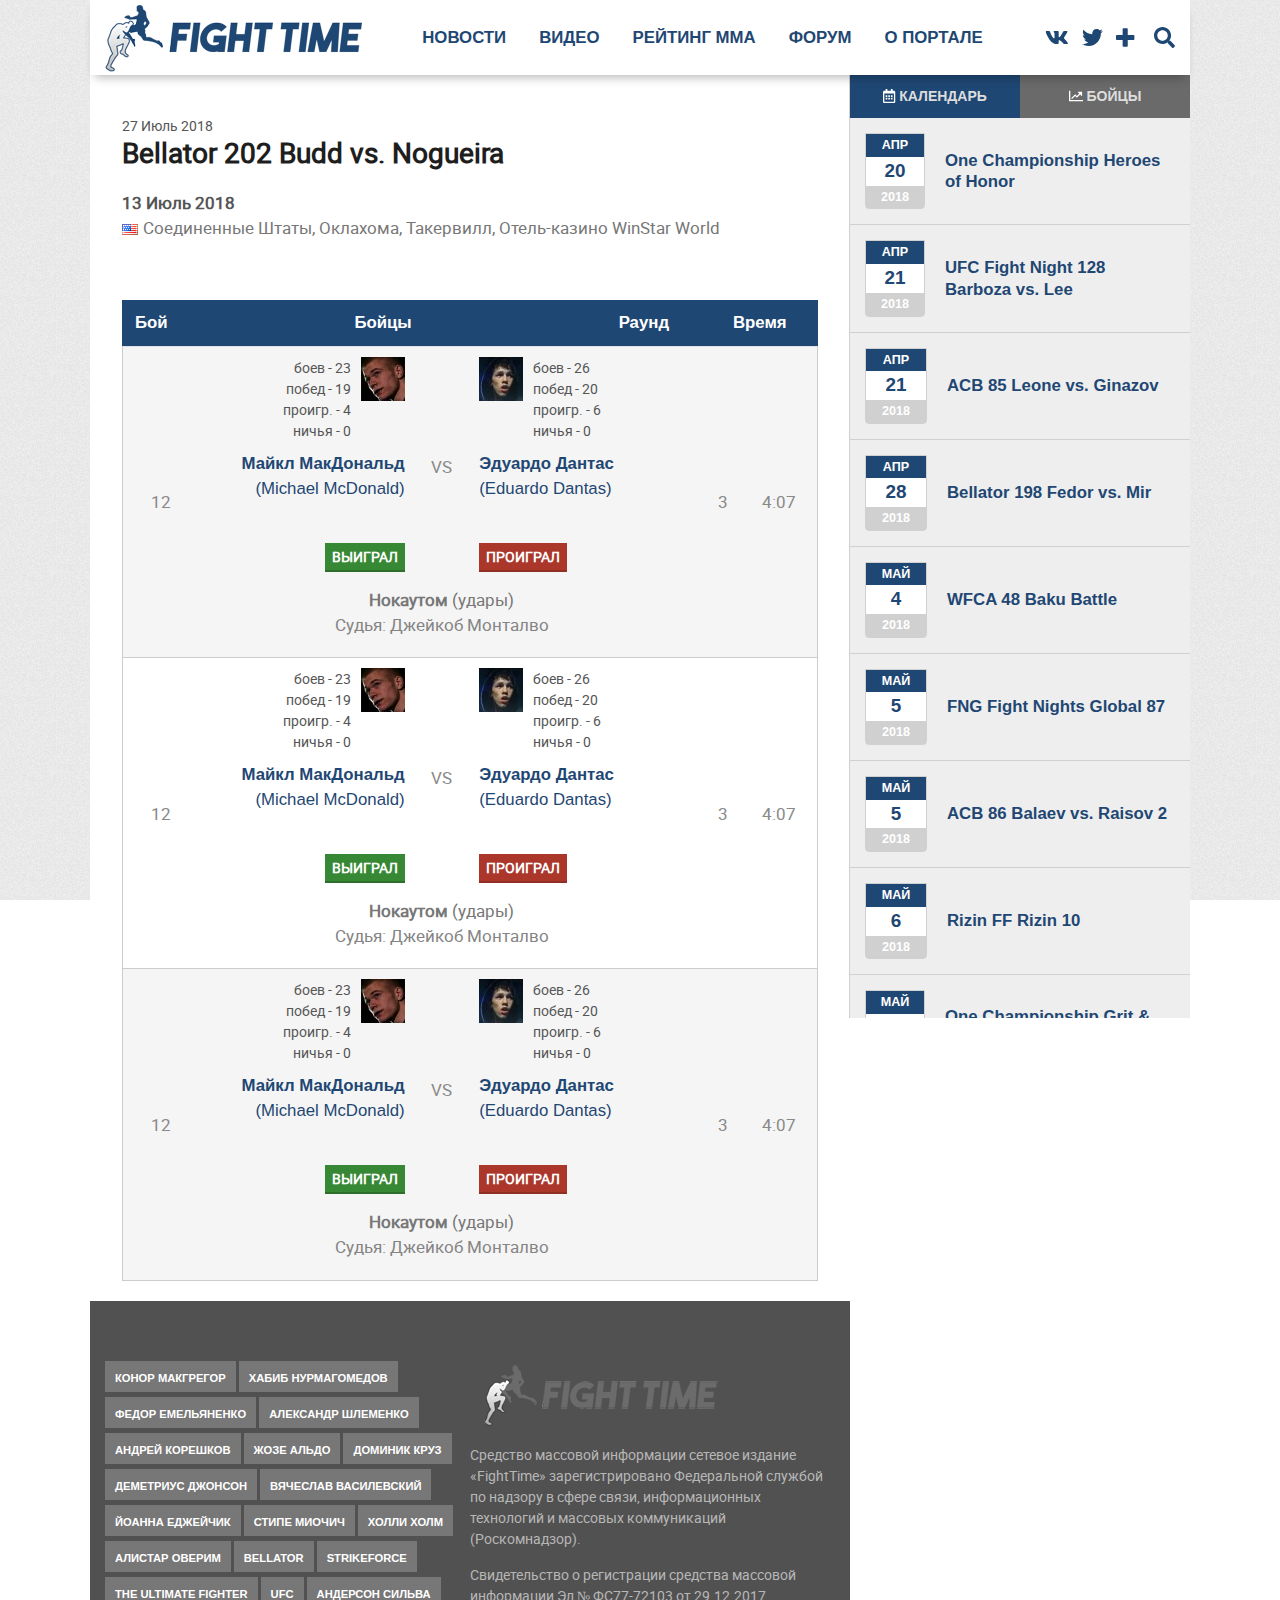
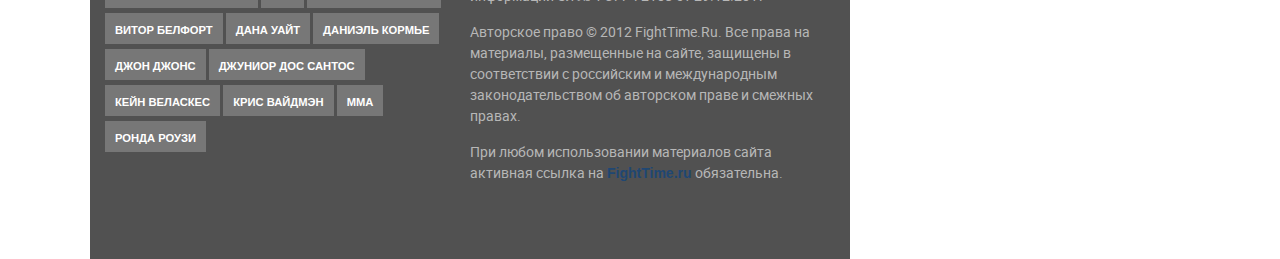
==== commit 4c488566: "no message" ====
--- a/event.html
+++ b/event.html
@@ -153,11 +153,11 @@
                 <div class="col-2 text-center table-head_col events-table-head-col"><span>Время</span></div>
               </div>
             </div>
-            <div class="row no-gutters table-body events-table-body">
+            <div class="row no-gutters justify-content-center table-body events-table-body border-top">
               <div class="col-1 fightinfo-vs"><span>12</span></div>
               <div class="col-lg-9 col-sm-12">
                 <div class="row fightinfo justify-content-center">
-                  <div class="col-5">
+                  <div class="col-6 col-sm-5">
                     <div class="fightinfo-item">
                       <div class="fightinfo-item_content">
                         <p>боев - <span>23</span></p>
@@ -170,7 +170,83 @@
                     <div class="result-wrap"><span class="result">Выиграл</span></div>
                   </div>
                   <div class="col-1 fightinfo-vs"><span>vs</span></div>
-                  <div class="col-5">
+                  <div class="col-6 col-sm-5">
+                    <div class="fightinfo-item fightinfo-item_loss"><a class="fightinfo-pic" href="#"><img src="img/content/21767.jpg" alt=""></a>
+                      <div class="fightinfo-item_content">
+                        <p>боев - <span>26</span></p>
+                        <p>побед - <span>20</span></p>
+                        <p>проигр. - <span>6</span></p>
+                        <p>ничья - <span>0</span></p>
+                      </div>
+                    </div><a class="table-body_link table-body_link_loss" href="#">
+                      <p>Эдуардо Дантас</p><span>(Eduardo Dantas)</span></a>
+                    <div class="result-wrap result-wrap_loss"><span class="result loss">Проиграл</span></div>
+                  </div>
+                  <div class="col-12 referee-outcome text-center">
+                    <p class="outcome">Нокаутом <span class="method">(удары)</span></p>
+                    <p class="referee">Судья: Джейкоб Монталво</p>
+                  </div>
+                </div>
+              </div>
+              <div class="col-1 fightinfo-vs"><span>3</span></div>
+              <div class="col-1 fightinfo-vs"><span>4:07</span></div>
+            </div>
+            <div class="row no-gutters justify-content-center table-body events-table-body">
+              <div class="col-1 fightinfo-vs"><span>12</span></div>
+              <div class="col-lg-9 col-sm-12">
+                <div class="row fightinfo justify-content-center">
+                  <div class="col-6 col-sm-5">
+                    <div class="fightinfo-item">
+                      <div class="fightinfo-item_content">
+                        <p>боев - <span>23</span></p>
+                        <p>побед - <span>19</span></p>
+                        <p>проигр. - <span>4</span></p>
+                        <p>ничья - <span>0</span></p>
+                      </div><a class="fightinfo-pic" href="#"><img src="img/content/30297.jpg" alt=""></a>
+                    </div><a class="table-body_link" href="#">
+                      <p>Майкл МакДональд</p><span>(Michael McDonald)</span></a>
+                    <div class="result-wrap"><span class="result">Выиграл</span></div>
+                  </div>
+                  <div class="col-1 fightinfo-vs"><span>vs</span></div>
+                  <div class="col-6 col-sm-5">
+                    <div class="fightinfo-item fightinfo-item_loss"><a class="fightinfo-pic" href="#"><img src="img/content/21767.jpg" alt=""></a>
+                      <div class="fightinfo-item_content">
+                        <p>боев - <span>26</span></p>
+                        <p>побед - <span>20</span></p>
+                        <p>проигр. - <span>6</span></p>
+                        <p>ничья - <span>0</span></p>
+                      </div>
+                    </div><a class="table-body_link table-body_link_loss" href="#">
+                      <p>Эдуардо Дантас</p><span>(Eduardo Dantas)</span></a>
+                    <div class="result-wrap result-wrap_loss"><span class="result loss">Проиграл</span></div>
+                  </div>
+                  <div class="col-12 referee-outcome text-center">
+                    <p class="outcome">Нокаутом <span class="method">(удары)</span></p>
+                    <p class="referee">Судья: Джейкоб Монталво</p>
+                  </div>
+                </div>
+              </div>
+              <div class="col-1 fightinfo-vs"><span>3</span></div>
+              <div class="col-1 fightinfo-vs"><span>4:07</span></div>
+            </div>
+            <div class="row no-gutters justify-content-center table-body events-table-body">
+              <div class="col-1 fightinfo-vs"><span>12</span></div>
+              <div class="col-lg-9 col-sm-12">
+                <div class="row fightinfo justify-content-center">
+                  <div class="col-6 col-sm-5">
+                    <div class="fightinfo-item">
+                      <div class="fightinfo-item_content">
+                        <p>боев - <span>23</span></p>
+                        <p>побед - <span>19</span></p>
+                        <p>проигр. - <span>4</span></p>
+                        <p>ничья - <span>0</span></p>
+                      </div><a class="fightinfo-pic" href="#"><img src="img/content/30297.jpg" alt=""></a>
+                    </div><a class="table-body_link" href="#">
+                      <p>Майкл МакДональд</p><span>(Michael McDonald)</span></a>
+                    <div class="result-wrap"><span class="result">Выиграл</span></div>
+                  </div>
+                  <div class="col-1 fightinfo-vs"><span>vs</span></div>
+                  <div class="col-6 col-sm-5">
                     <div class="fightinfo-item fightinfo-item_loss"><a class="fightinfo-pic" href="#"><img src="img/content/21767.jpg" alt=""></a>
                       <div class="fightinfo-item_content">
                         <p>боев - <span>26</span></p>
--- a/css/main.css
+++ b/css/main.css
@@ -3972,6 +3972,7 @@
   line-height: 1.42; }
 
 body {
+  position: relative;
   margin: 0;
   padding: 0;
   color: #555;
@@ -4899,6 +4900,12 @@
     width: 49%;
     font-size: 1.2em;
     font-weight: 600; }
+    @media only screen and (min-width: 320px) and (max-width: 768px) {
+      .table-body_link {
+        font-size: 1em; } }
+    @media only screen and (min-width: 320px) and (max-width: 478px) {
+      .table-body_link {
+        font-size: .9em; } }
     @media only screen and (min-width: 320px) and (max-width: 960px) {
       .table-body_link {
         width: 100%;
@@ -5445,7 +5452,7 @@
     .tabs {
       width: 100%;
       position: absolute;
-      z-index: 10; } }
+      z-index: 999; } }
 
 .tab {
   width: 50%;
@@ -5684,6 +5691,9 @@
       font-size: 2em;
       font-weight: 700;
       color: #1e1e1e; }
+      @media only screen and (min-width: 320px) and (max-width: 768px) {
+        .news-post-title h1 {
+          font-size: 1.4em; } }
 
 .news-post_month, .news-post_day, .news-post_year {
   text-transform: uppercase; }
